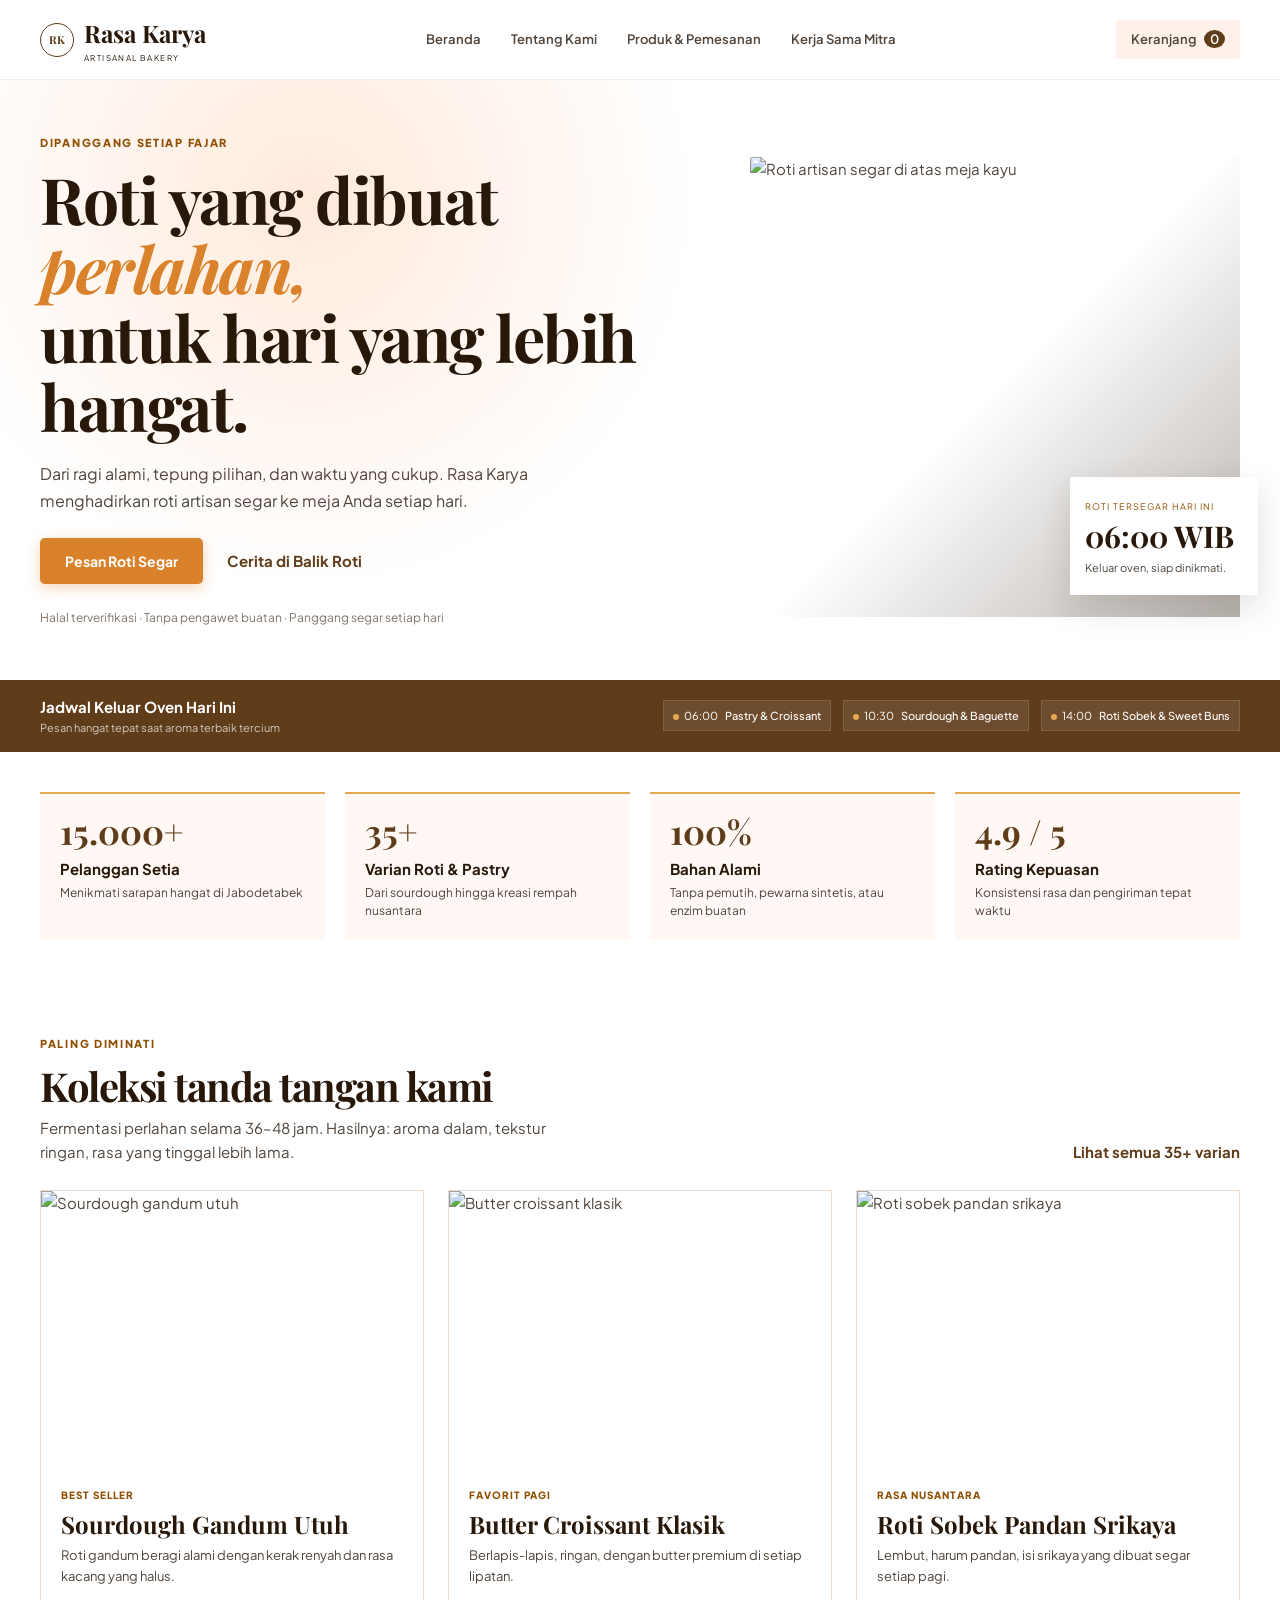
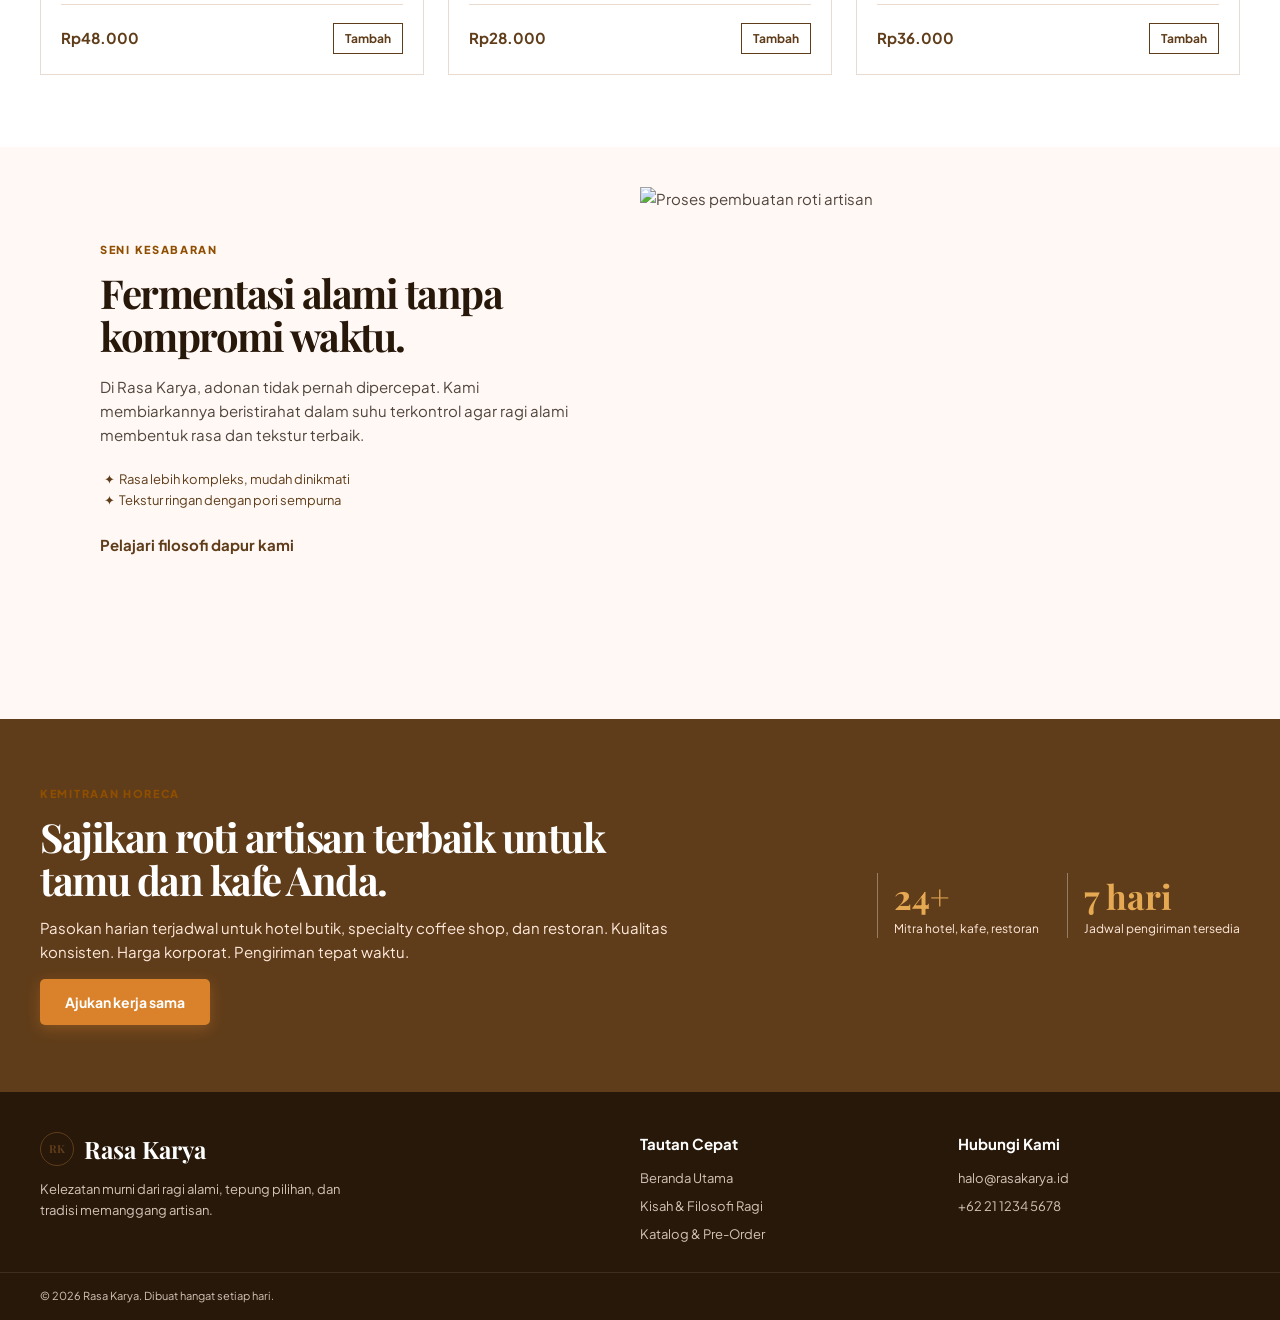
==== index.html @ 346f7a11 "rasa-karya" ====
<!doctype html>
<html lang="id">
<head>
  <meta charset="utf-8">
  <meta name="viewport" content="width=device-width,initial-scale=1">
  <meta name="description" content="Rasa Karya — roti artisan segar, dibuat perlahan setiap fajar.">
  <title>Rasa Karya — Tefa Bakery</title>
  <link rel="preconnect" href="https://fonts.googleapis.com">
  <link rel="preconnect" href="https://fonts.gstatic.com" crossorigin>
  <link href="https://fonts.googleapis.com/css2?family=Manrope:wght@400;500;600;700;800&family=Playfair+Display:wght@600;700&family=Plus+Jakarta+Sans:wght@400;500;600;700;800&display=swap" rel="stylesheet">
  <link rel="stylesheet" href="style.css">
</head>

<body>
  <header class="site-header">
    <a class="brand" href="#beranda" aria-label="Rasa Karya beranda">
      <span class="brand-mark">RK</span>
      <span><b>Rasa Karya</b><small>ARTISANAL BAKERY</small></span>
    </a>
    <button class="menu" aria-expanded="false" aria-controls="navigation">Menu</button>
    <nav id="navigation"><a href="#beranda">Beranda</a><a href="#cerita">Tentang Kami</a><a href="#koleksi">Produk &amp; Pemesanan</a><a href="#mitra">Kerja Sama Mitra</a></nav>
    <a class="cart" href="#koleksi" aria-label="Lihat koleksi roti">Keranjang <span id="cart-count">0</span></a>
  </header>

<!-- Beranda -->

  <main id="beranda">
    <section class="hero shell">
      <div class="hero-copy">
        <p class="overline">DIPANGGANG SETIAP FAJAR</p>
        <h1>Roti yang dibuat <em>perlahan,</em><br>untuk hari yang lebih hangat.</h1>
        <p class="lede">Dari ragi alami, tepung pilihan, dan waktu yang cukup. Rasa Karya menghadirkan roti artisan segar ke meja Anda setiap hari.</p>
        <div class="actions"><a class="button primary" href="#koleksi">Pesan Roti Segar</a><a class="text-link" href="#cerita">Cerita di Balik Roti</a></div>
        <p class="micro">Halal terverifikasi · Tanpa pengawet buatan · Panggang segar setiap hari</p>
      </div>
      <div class="hero-visual"><img src="https://images.unsplash.com/photo-1509440159596-0249088772ff?auto=format&fit=crop&w=1000&q=85" alt="Roti artisan segar di atas meja kayu"><div class="flour"></div><aside><span>ROTI TERSEGAR HARI INI</span><strong>06:00 WIB</strong><p>Keluar oven, siap dinikmati.</p></aside></div>
    </section>

    <section class="bake-bar"><div class="shell bake-inner"><div><b>Jadwal Keluar Oven Hari Ini</b><small>Pesan hangat tepat saat aroma terbaik tercium</small></div><div class="bake-times"><span><i></i>06:00 <b>Pastry &amp; Croissant</b></span><span><i></i>10:30 <b>Sourdough &amp; Baguette</b></span><span><i></i>14:00 <b>Roti Sobek &amp; Sweet Buns</b></span></div></div></section>

    <section class="stats shell" aria-label="Rasa Karya dalam angka"><article><strong>15.000+</strong><b>Pelanggan Setia</b><p>Menikmati sarapan hangat di Jabodetabek</p></article><article><strong>35+</strong><b>Varian Roti &amp; Pastry</b><p>Dari sourdough hingga kreasi rempah nusantara</p></article><article><strong>100%</strong><b>Bahan Alami</b><p>Tanpa pemutih, pewarna sintetis, atau enzim buatan</p></article><article><strong>4.9 / 5</strong><b>Rating Kepuasan</b><p>Konsistensi rasa dan pengiriman tepat waktu</p></article></section>
<!-- Koleksi Roti -->
    <section id="koleksi" class="collection shell"><div class="section-head"><div><p class="overline">PALING DIMINATI</p><h2>Koleksi tanda tangan kami</h2><p>Fermentasi perlahan selama 36–48 jam. Hasilnya: aroma dalam, tekstur ringan, rasa yang tinggal lebih lama.</p></div><a class="text-link" href="#semua-produk">Lihat semua 35+ varian</a></div><div class="products">
      <article class="product"><img src="https://images.unsplash.com/photo-1549931319-a545dcf3bc73?auto=format&fit=crop&w=800&q=80" alt="Sourdough gandum utuh"><div><span>BEST SELLER</span><h3>Sourdough Gandum Utuh</h3><p>Roti gandum beragi alami dengan kerak renyah dan rasa kacang yang halus.</p><footer><b>Rp48.000</b><button data-product="Sourdough Gandum Utuh">Tambah</button></footer></div></article>
      <article class="product"><img src="https://images.unsplash.com/photo-1555507036-ab1f4038808a?auto=format&fit=crop&w=800&q=80" alt="Butter croissant klasik"><div><span>FAVORIT PAGI</span><h3>Butter Croissant Klasik</h3><p>Berlapis-lapis, ringan, dengan butter premium di setiap lipatan.</p><footer><b>Rp28.000</b><button data-product="Butter Croissant Klasik">Tambah</button></footer></div></article>
      <article class="product"><img src="https://images.unsplash.com/photo-1512058564366-18510be2db19?auto=format&fit=crop&w=800&q=80" alt="Roti sobek pandan srikaya"><div><span>RASA NUSANTARA</span><h3>Roti Sobek Pandan Srikaya</h3><p>Lembut, harum pandan, isi srikaya yang dibuat segar setiap pagi.</p><footer><b>Rp36.000</b><button data-product="Roti Sobek Pandan Srikaya">Tambah</button></footer></div></article>
    </div></section>

    <section id="cerita" class="story shell">
      <div class="story-copy"><p class="overline">SENI KESABARAN</p><h2>Fermentasi alami tanpa kompromi waktu.</h2><p>Di Rasa Karya, adonan tidak pernah dipercepat. Kami membiarkannya beristirahat dalam suhu terkontrol agar ragi alami membentuk rasa dan tekstur terbaik.</p><ul><li>Rasa lebih kompleks, mudah dinikmati</li><li>Tekstur ringan dengan pori sempurna</li></ul><a class="text-link" href="#mitra">Pelajari filosofi dapur kami</a></div><img src="https://images.unsplash.com/photo-1509440159596-0249088772ff?auto=format&fit=crop&w=1000&q=85" alt="Proses pembuatan roti artisan"></section>

    <section id="mitra" class="partner"><div class="shell partner-inner">
      <div><p class="overline">KEMITRAAN HORECA</p>
        <h2>Sajikan roti artisan terbaik untuk tamu dan kafe Anda.</h2>
        <p>Pasokan harian terjadwal untuk hotel butik, specialty coffee shop, dan restoran.
           Kualitas konsisten. Harga korporat. Pengiriman tepat waktu.</p>
           <a class="button primary" href="mailto:mitra@rasakarya.id?subject=Kemitraan%20Rasa%20Karya">Ajukan kerja sama</a>
          </div><dl><div><dt>24+</dt><dd>Mitra hotel, kafe, restoran</dd></div><div><dt>7 hari</dt><dd>Jadwal pengiriman tersedia</dd></div></dl></div></section>
  </main>
  <footer class="footer"><div class="shell footer-grid"><div><a class="brand" href="#beranda"><span class="brand-mark">RK</span><b>Rasa Karya</b></a><p>Kelezatan murni dari ragi alami, tepung pilihan, dan tradisi memanggang artisan.</p></div><div><b>Tautan Cepat</b><a href="#beranda">Beranda Utama</a><a href="#cerita">Kisah &amp; Filosofi Ragi</a><a href="#koleksi">Katalog &amp; Pre-Order</a></div><div><b>Hubungi Kami</b><a href="mailto:halo@rasakarya.id">halo@rasakarya.id</a><a href="tel:+622112345678">+62 21 1234 5678</a></div></div><div class="shell copyright">© 2026 Rasa Karya. Dibuat hangat setiap hari.</div></footer>
  <div id="toast" role="status" aria-live="polite"></div><script src="script.js"></script>
</body>
</html>
---- style.css ----
:root{--brown:#603d1a;--ink:#28180a;--orange:#d9822b;--cream:#fff8f5;--blush:#fff1e9;--gold:#e5a853;--text:#50453c;--line:#eadbd0}*{box-sizing:border-box}html{scroll-behavior:smooth}body{margin:0;background:#fff;color:var(--text);font:15px/1.6 "Plus Jakarta Sans",sans-serif}.shell{max-width:1280px;margin:auto;padding-left:40px;padding-right:40px}.site-header{height:80px;max-width:1360px;margin:auto;padding:0 40px;display:flex;align-items:center;justify-content:space-between;gap:24px;background:#fff;position:sticky;top:0;z-index:10;border-bottom:1px solid #f4ece6}.brand{display:flex;align-items:center;gap:10px;color:var(--ink);text-decoration:none;line-height:1}.brand b{font:700 24px "Playfair Display",serif}.brand small{display:block;font-size:8px;letter-spacing:1.4px;margin-top:5px}.brand-mark{width:34px;height:34px;display:grid;place-items:center;border:1px solid var(--brown);border-radius:50%;font:700 11px "Playfair Display";color:var(--brown)}nav{display:flex;gap:30px}nav a,.cart{color:var(--text);text-decoration:none;font-weight:600;font-size:13px}nav a:hover,.text-link:hover{color:var(--orange)}.cart{background:var(--blush);padding:9px 15px;border-radius:4px}.cart span{background:var(--brown);color:#fff;border-radius:50%;padding:1px 6px;margin-left:5px}.menu{display:none}.hero{min-height:524px;display:grid;grid-template-columns:1.25fr .9fr;gap:30px;align-items:center;padding-top:54px;padding-bottom:40px;background:radial-gradient(circle at 24% 20%,#ffeadc 0,transparent 36%)}.overline{font-size:11px;font-weight:800;letter-spacing:1.7px;color:#8f4e00;margin:0 0 12px}.hero h1,h2{color:var(--ink);font:700 clamp(38px,5vw,64px)/1.08 "Playfair Display",serif;letter-spacing:-1.5px;margin:0}.hero h1 em{color:var(--orange);font-style:italic}.lede{max-width:565px;font-size:16px;line-height:1.7;margin:20px 0 24px}.actions{display:flex;align-items:center;gap:24px}.button{display:inline-block;text-decoration:none;border:0;cursor:pointer;font:700 14px "Plus Jakarta Sans"}.primary{padding:14px 25px;border-radius:5px;background:var(--orange);color:white;box-shadow:0 4px 14px #d9822b55}.primary:hover{background:#b96112}.text-link{color:var(--brown);font-weight:700;text-decoration:none}.micro{font-size:12px;margin-top:24px;color:#82756a}.hero-visual{height:460px;position:relative}.hero-visual img{width:100%;height:100%;object-fit:cover;border-radius:2px;filter:saturate(.9)}.hero-visual:after{content:"";position:absolute;inset:0;background:linear-gradient(135deg,transparent 50%,#28180a55)}.hero-visual aside{position:absolute;z-index:1;right:-18px;bottom:22px;width:188px;padding:15px;background:#fff;box-shadow:0 12px 32px #2c1a0e24}.hero-visual aside span{font-size:9px;letter-spacing:1px;color:#8f4e00}.hero-visual aside strong{display:block;font:700 30px "Playfair Display";color:var(--ink)}.hero-visual aside p{font-size:11px;line-height:1.4;margin:4px 0}.bake-bar{background:var(--brown);color:#fff}.bake-inner{min-height:72px;display:flex;align-items:center;justify-content:space-between;gap:25px}.bake-inner small{display:block;font-size:11px;opacity:.72}.bake-times{display:flex;gap:12px;font-size:11px}.bake-times span{padding:6px 9px;background:#ffffff15;border:1px solid #ffffff1f}.bake-times i{display:inline-block;width:6px;height:6px;border-radius:50%;background:var(--gold);margin-right:5px}.bake-times b{font-weight:500;margin-left:5px}.stats{display:grid;grid-template-columns:repeat(4,1fr);gap:20px;padding-top:40px;padding-bottom:40px}.stats article{background:var(--cream);padding:20px;border-top:2px solid var(--gold)}.stats strong{display:block;color:var(--brown);font:700 34px/1 "Playfair Display"}.stats b{display:block;color:var(--ink);margin:9px 0 3px}.stats p{font-size:12px;line-height:1.5;margin:0}.collection{padding-top:55px;padding-bottom:72px}.section-head{display:flex;justify-content:space-between;align-items:end;gap:30px;margin-bottom:26px}.section-head h2,.story h2,.partner h2{font-size:40px}.section-head p:not(.overline){max-width:555px;margin:9px 0 0}.products{display:grid;grid-template-columns:repeat(3,1fr);gap:24px}.product{border:1px solid var(--line);background:#fff;overflow:hidden}.product img{width:100%;height:270px;object-fit:cover;display:block}.product>div{padding:20px}.product span{font-size:10px;font-weight:800;letter-spacing:1px;color:#8f4e00}.product h3{font:700 24px/1.15 "Playfair Display";color:var(--ink);margin:6px 0}.product p{font-size:13px;min-height:43px;margin:0}.product footer{display:flex;align-items:center;justify-content:space-between;padding-top:18px;margin-top:16px;border-top:1px solid var(--line);color:var(--brown)}.product button{color:var(--brown);background:transparent;border:1px solid var(--brown);padding:7px 11px;font:700 12px "Plus Jakarta Sans";cursor:pointer}.product button:hover{background:var(--brown);color:#fff}.story{display:grid;grid-template-columns:1fr 1fr;padding-top:40px;padding-bottom:40px;background:var(--cream)}.story-copy{padding:54px 60px}.story-copy h2{margin-bottom:18px}.story ul{list-style:"✦  ";padding-left:19px;font-size:13px;color:var(--brown);margin:22px 0}.story img{width:100%;height:492px;object-fit:cover}.partner{background:var(--brown);color:#ffeadc}.partner-inner{min-height:373px;display:flex;align-items:center;justify-content:space-between;gap:40px;padding-top:45px;padding-bottom:45px}.partner h2{color:#fff;max-width:660px}.partner p{max-width:670px}.partner dl{display:flex;gap:28px}.partner dl div{border-left:1px solid #ffffff55;padding-left:16px;min-width:120px}.partner dt{font:700 34px "Playfair Display";color:var(--gold)}.partner dd{font-size:12px;margin:0}.footer{background:#28180a;color:#d4c3b7;padding:40px 0 15px}.footer-grid{display:grid;grid-template-columns:2fr 1fr 1fr;gap:35px}.footer .brand{color:#fff}.footer p{max-width:300px;font-size:13px}.footer-grid>div:not(:first-child){display:flex;flex-direction:column;gap:7px}.footer-grid>div>b{color:#fff;margin-bottom:5px}.footer a{color:#d4c3b7;text-decoration:none;font-size:13px}.copyright{border-top:1px solid #ffffff18;margin-top:28px;padding-top:14px;font-size:11px}#toast{position:fixed;right:20px;bottom:20px;padding:12px 16px;background:var(--ink);color:#fff;opacity:0;transform:translateY(10px);transition:.2s;pointer-events:none}#toast.show{opacity:1;transform:none}@media(max-width:800px){.shell{padding-left:20px;padding-right:20px}.site-header{height:64px;padding:0 20px}.brand b{font-size:20px}nav{display:none;position:absolute;top:64px;left:0;right:0;padding:18px 20px;background:#fff;border-bottom:1px solid var(--line);flex-direction:column}.menu{display:block;margin-left:auto;background:none;border:0;font:700 12px "Plus Jakarta Sans";color:var(--brown)}.menu[aria-expanded=true]+nav{display:flex}.cart{display:none}.hero{grid-template-columns:1fr;padding-top:48px}.hero h1{font-size:44px}.hero-visual{height:340px}.bake-inner{padding-top:15px;padding-bottom:15px;align-items:start;flex-direction:column}.bake-times{overflow:auto;width:100%}.bake-times span{white-space:nowrap}.stats,.products{grid-template-columns:1fr 1fr}.section-head{display:block}.section-head>a{display:inline-block;margin-top:16px}.story{grid-template-columns:1fr}.story-copy{padding:40px 25px}.story img{height:330px}.partner-inner{display:block}.partner dl{margin-top:30px}.footer-grid{grid-template-columns:1fr;gap:28px}}@media(max-width:500px){.stats,.products{grid-template-columns:1fr}.actions{align-items:flex-start;flex-direction:column;gap:13px}.hero-visual aside{right:10px}.section-head h2,.story h2,.partner h2{font-size:34px}.partner dl{gap:15px}}
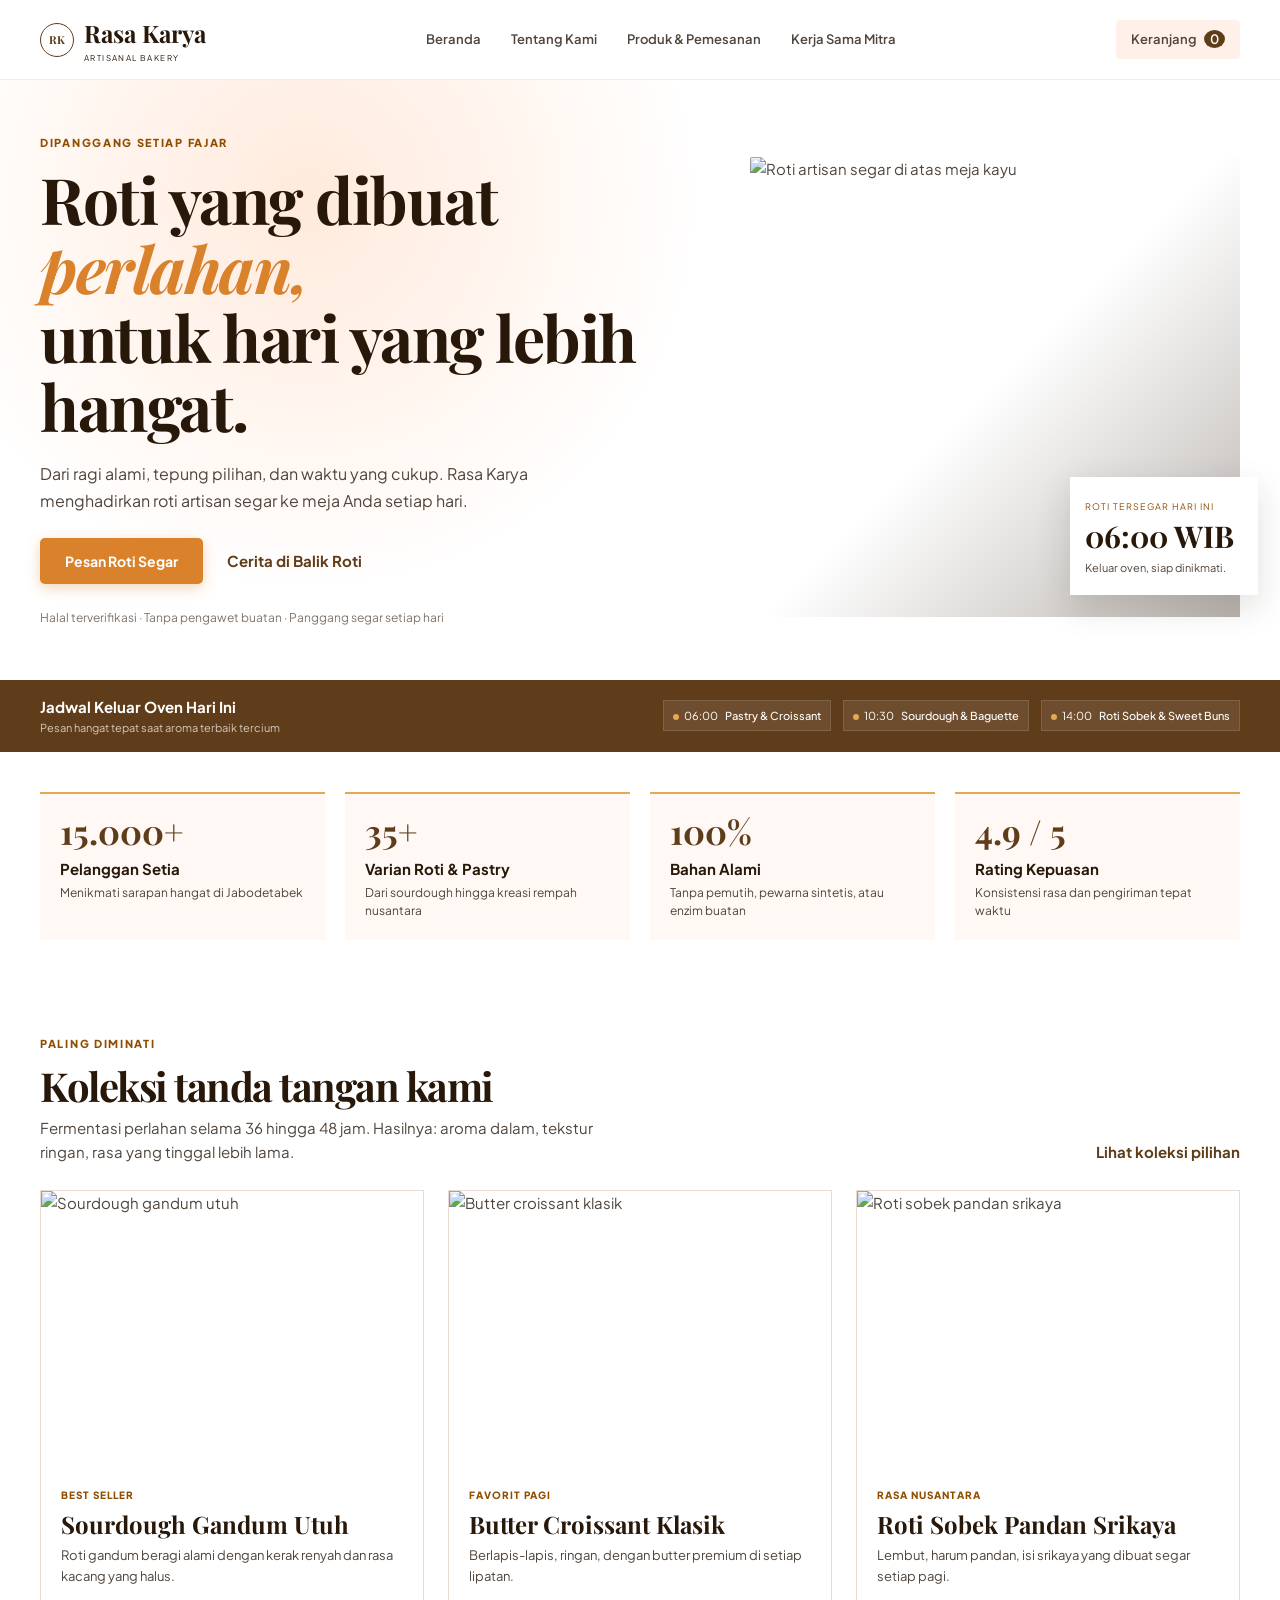
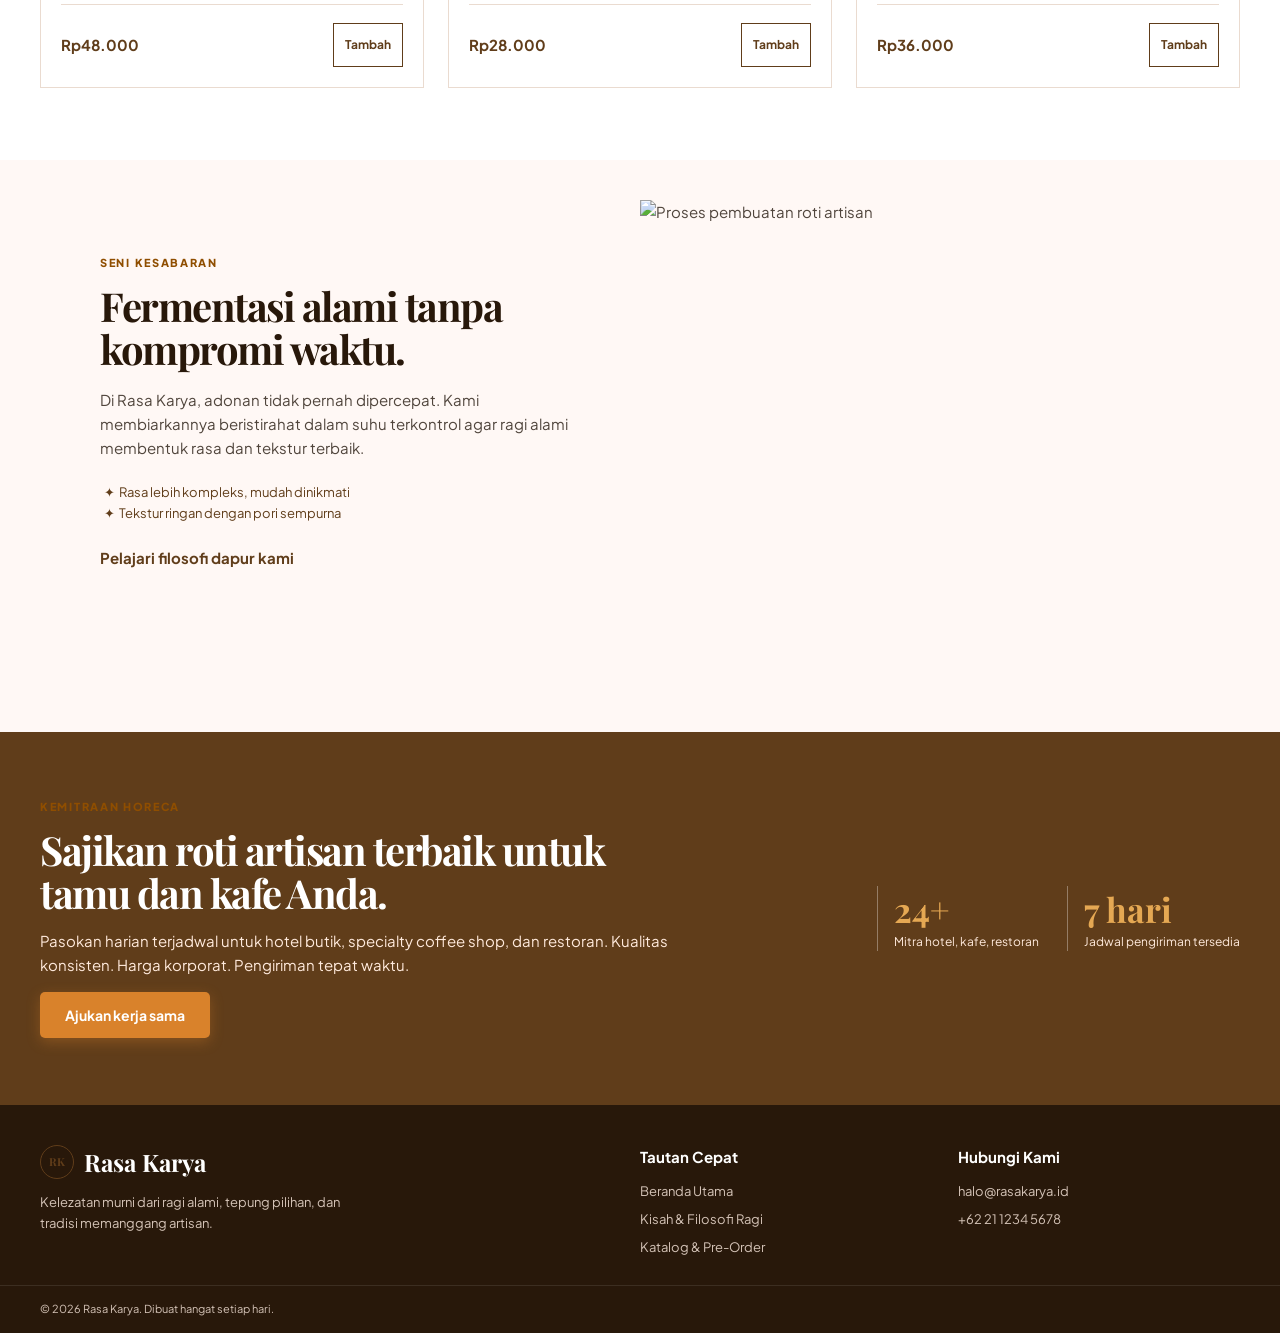
==== commit 00d40e9e: "modified:   index.html 	modified:   script.js 	modified:   style.css" ====
--- a/index.html
+++ b/index.html
@@ -2,9 +2,10 @@
 <html lang="id">
 <head>
   <meta charset="utf-8">
-  <meta name="viewport" content="width=device-width,initial-scale=1">
-  <meta name="description" content="Rasa Karya — roti artisan segar, dibuat perlahan setiap fajar.">
-  <title>Rasa Karya — Tefa Bakery</title>
+  <meta name="viewport" content="width=device-width, initial-scale=1">
+  <meta name="description" content="Rasa Karya: roti artisan segar, dibuat perlahan setiap fajar.">
+  <title>Rasa Karya - Tefa Bakery</title>
+
   <link rel="preconnect" href="https://fonts.googleapis.com">
   <link rel="preconnect" href="https://fonts.gstatic.com" crossorigin>
   <link href="https://fonts.googleapis.com/css2?family=Manrope:wght@400;500;600;700;800&family=Playfair+Display:wght@600;700&family=Plus+Jakarta+Sans:wght@400;500;600;700;800&display=swap" rel="stylesheet">
@@ -15,14 +16,25 @@
   <header class="site-header">
     <a class="brand" href="#beranda" aria-label="Rasa Karya beranda">
       <span class="brand-mark">RK</span>
-      <span><b>Rasa Karya</b><small>ARTISANAL BAKERY</small></span>
+      <span>
+        <b>Rasa Karya</b>
+        <small>ARTISANAL BAKERY</small>
+      </span>
     </a>
-    <button class="menu" aria-expanded="false" aria-controls="navigation">Menu</button>
-    <nav id="navigation"><a href="#beranda">Beranda</a><a href="#cerita">Tentang Kami</a><a href="#koleksi">Produk &amp; Pemesanan</a><a href="#mitra">Kerja Sama Mitra</a></nav>
-    <a class="cart" href="#koleksi" aria-label="Lihat koleksi roti">Keranjang <span id="cart-count">0</span></a>
+
+    <button class="menu" type="button" aria-expanded="false" aria-controls="navigation">Menu</button>
+
+    <nav id="navigation">
+      <a href="#beranda">Beranda</a>
+      <a href="#cerita">Tentang Kami</a>
+      <a href="#koleksi">Produk &amp; Pemesanan</a>
+      <a href="#mitra">Kerja Sama Mitra</a>
+    </nav>
+
+    <a class="cart" href="#koleksi" aria-label="Lihat koleksi roti">
+      Keranjang <span id="cart-count">0</span>
+    </a>
   </header>
-
-<!-- Beranda -->
 
   <main id="beranda">
     <section class="hero shell">
@@ -30,34 +42,174 @@
         <p class="overline">DIPANGGANG SETIAP FAJAR</p>
         <h1>Roti yang dibuat <em>perlahan,</em><br>untuk hari yang lebih hangat.</h1>
         <p class="lede">Dari ragi alami, tepung pilihan, dan waktu yang cukup. Rasa Karya menghadirkan roti artisan segar ke meja Anda setiap hari.</p>
-        <div class="actions"><a class="button primary" href="#koleksi">Pesan Roti Segar</a><a class="text-link" href="#cerita">Cerita di Balik Roti</a></div>
+        <div class="actions">
+          <a class="button primary" href="#koleksi">Pesan Roti Segar</a>
+          <a class="text-link" href="#cerita">Cerita di Balik Roti</a>
+        </div>
         <p class="micro">Halal terverifikasi · Tanpa pengawet buatan · Panggang segar setiap hari</p>
       </div>
-      <div class="hero-visual"><img src="https://images.unsplash.com/photo-1509440159596-0249088772ff?auto=format&fit=crop&w=1000&q=85" alt="Roti artisan segar di atas meja kayu"><div class="flour"></div><aside><span>ROTI TERSEGAR HARI INI</span><strong>06:00 WIB</strong><p>Keluar oven, siap dinikmati.</p></aside></div>
-    </section>
-
-    <section class="bake-bar"><div class="shell bake-inner"><div><b>Jadwal Keluar Oven Hari Ini</b><small>Pesan hangat tepat saat aroma terbaik tercium</small></div><div class="bake-times"><span><i></i>06:00 <b>Pastry &amp; Croissant</b></span><span><i></i>10:30 <b>Sourdough &amp; Baguette</b></span><span><i></i>14:00 <b>Roti Sobek &amp; Sweet Buns</b></span></div></div></section>
-
-    <section class="stats shell" aria-label="Rasa Karya dalam angka"><article><strong>15.000+</strong><b>Pelanggan Setia</b><p>Menikmati sarapan hangat di Jabodetabek</p></article><article><strong>35+</strong><b>Varian Roti &amp; Pastry</b><p>Dari sourdough hingga kreasi rempah nusantara</p></article><article><strong>100%</strong><b>Bahan Alami</b><p>Tanpa pemutih, pewarna sintetis, atau enzim buatan</p></article><article><strong>4.9 / 5</strong><b>Rating Kepuasan</b><p>Konsistensi rasa dan pengiriman tepat waktu</p></article></section>
-<!-- Koleksi Roti -->
-    <section id="koleksi" class="collection shell"><div class="section-head"><div><p class="overline">PALING DIMINATI</p><h2>Koleksi tanda tangan kami</h2><p>Fermentasi perlahan selama 36–48 jam. Hasilnya: aroma dalam, tekstur ringan, rasa yang tinggal lebih lama.</p></div><a class="text-link" href="#semua-produk">Lihat semua 35+ varian</a></div><div class="products">
-      <article class="product"><img src="https://images.unsplash.com/photo-1549931319-a545dcf3bc73?auto=format&fit=crop&w=800&q=80" alt="Sourdough gandum utuh"><div><span>BEST SELLER</span><h3>Sourdough Gandum Utuh</h3><p>Roti gandum beragi alami dengan kerak renyah dan rasa kacang yang halus.</p><footer><b>Rp48.000</b><button data-product="Sourdough Gandum Utuh">Tambah</button></footer></div></article>
-      <article class="product"><img src="https://images.unsplash.com/photo-1555507036-ab1f4038808a?auto=format&fit=crop&w=800&q=80" alt="Butter croissant klasik"><div><span>FAVORIT PAGI</span><h3>Butter Croissant Klasik</h3><p>Berlapis-lapis, ringan, dengan butter premium di setiap lipatan.</p><footer><b>Rp28.000</b><button data-product="Butter Croissant Klasik">Tambah</button></footer></div></article>
-      <article class="product"><img src="https://images.unsplash.com/photo-1512058564366-18510be2db19?auto=format&fit=crop&w=800&q=80" alt="Roti sobek pandan srikaya"><div><span>RASA NUSANTARA</span><h3>Roti Sobek Pandan Srikaya</h3><p>Lembut, harum pandan, isi srikaya yang dibuat segar setiap pagi.</p><footer><b>Rp36.000</b><button data-product="Roti Sobek Pandan Srikaya">Tambah</button></footer></div></article>
-    </div></section>
+
+      <div class="hero-visual">
+        <img src="https://images.unsplash.com/photo-1509440159596-0249088772ff?auto=format&fit=crop&w=1000&q=85" alt="Roti artisan segar di atas meja kayu">
+        <div class="flour"></div>
+        <aside>
+          <span>ROTI TERSEGAR HARI INI</span>
+          <strong>06:00 WIB</strong>
+          <p>Keluar oven, siap dinikmati.</p>
+        </aside>
+      </div>
+    </section>
+
+    <section class="bake-bar">
+      <div class="shell bake-inner">
+        <div>
+          <b>Jadwal Keluar Oven Hari Ini</b>
+          <small>Pesan hangat tepat saat aroma terbaik tercium</small>
+        </div>
+        <div class="bake-times">
+          <span><i></i>06:00 <b>Pastry &amp; Croissant</b></span>
+          <span><i></i>10:30 <b>Sourdough &amp; Baguette</b></span>
+          <span><i></i>14:00 <b>Roti Sobek &amp; Sweet Buns</b></span>
+        </div>
+      </div>
+    </section>
+
+    <section class="stats shell" aria-label="Rasa Karya dalam angka">
+      <article>
+        <strong>15.000+</strong>
+        <b>Pelanggan Setia</b>
+        <p>Menikmati sarapan hangat di Jabodetabek</p>
+      </article>
+      <article>
+        <strong>35+</strong>
+        <b>Varian Roti &amp; Pastry</b>
+        <p>Dari sourdough hingga kreasi rempah nusantara</p>
+      </article>
+      <article>
+        <strong>100%</strong>
+        <b>Bahan Alami</b>
+        <p>Tanpa pemutih, pewarna sintetis, atau enzim buatan</p>
+      </article>
+      <article>
+        <strong>4.9 / 5</strong>
+        <b>Rating Kepuasan</b>
+        <p>Konsistensi rasa dan pengiriman tepat waktu</p>
+      </article>
+    </section>
+
+    <section id="koleksi" class="collection shell">
+      <div class="section-head">
+        <div>
+          <p class="overline">PALING DIMINATI</p>
+          <h2>Koleksi tanda tangan kami</h2>
+          <p>Fermentasi perlahan selama 36 hingga 48 jam. Hasilnya: aroma dalam, tekstur ringan, rasa yang tinggal lebih lama.</p>
+        </div>
+        <a class="text-link" href="#koleksi">Lihat koleksi pilihan</a>
+      </div>
+
+      <div class="products">
+        <article class="product">
+          <img src="https://images.unsplash.com/photo-1549931319-a545dcf3bc73?auto=format&fit=crop&w=800&q=80" alt="Sourdough gandum utuh">
+          <div>
+            <span>BEST SELLER</span>
+            <h3>Sourdough Gandum Utuh</h3>
+            <p>Roti gandum beragi alami dengan kerak renyah dan rasa kacang yang halus.</p>
+            <footer>
+              <b>Rp48.000</b>
+              <button type="button" data-product="Sourdough Gandum Utuh">Tambah</button>
+            </footer>
+          </div>
+        </article>
+
+        <article class="product">
+          <img src="https://images.unsplash.com/photo-1555507036-ab1f4038808a?auto=format&fit=crop&w=800&q=80" alt="Butter croissant klasik">
+          <div>
+            <span>FAVORIT PAGI</span>
+            <h3>Butter Croissant Klasik</h3>
+            <p>Berlapis-lapis, ringan, dengan butter premium di setiap lipatan.</p>
+            <footer>
+              <b>Rp28.000</b>
+              <button type="button" data-product="Butter Croissant Klasik">Tambah</button>
+            </footer>
+          </div>
+        </article>
+
+        <article class="product">
+          <img src="https://images.unsplash.com/photo-1512058564366-18510be2db19?auto=format&fit=crop&w=800&q=80" alt="Roti sobek pandan srikaya">
+          <div>
+            <span>RASA NUSANTARA</span>
+            <h3>Roti Sobek Pandan Srikaya</h3>
+            <p>Lembut, harum pandan, isi srikaya yang dibuat segar setiap pagi.</p>
+            <footer>
+              <b>Rp36.000</b>
+              <button type="button" data-product="Roti Sobek Pandan Srikaya">Tambah</button>
+            </footer>
+          </div>
+        </article>
+      </div>
+    </section>
 
     <section id="cerita" class="story shell">
-      <div class="story-copy"><p class="overline">SENI KESABARAN</p><h2>Fermentasi alami tanpa kompromi waktu.</h2><p>Di Rasa Karya, adonan tidak pernah dipercepat. Kami membiarkannya beristirahat dalam suhu terkontrol agar ragi alami membentuk rasa dan tekstur terbaik.</p><ul><li>Rasa lebih kompleks, mudah dinikmati</li><li>Tekstur ringan dengan pori sempurna</li></ul><a class="text-link" href="#mitra">Pelajari filosofi dapur kami</a></div><img src="https://images.unsplash.com/photo-1509440159596-0249088772ff?auto=format&fit=crop&w=1000&q=85" alt="Proses pembuatan roti artisan"></section>
-
-    <section id="mitra" class="partner"><div class="shell partner-inner">
-      <div><p class="overline">KEMITRAAN HORECA</p>
-        <h2>Sajikan roti artisan terbaik untuk tamu dan kafe Anda.</h2>
-        <p>Pasokan harian terjadwal untuk hotel butik, specialty coffee shop, dan restoran.
-           Kualitas konsisten. Harga korporat. Pengiriman tepat waktu.</p>
-           <a class="button primary" href="mailto:mitra@rasakarya.id?subject=Kemitraan%20Rasa%20Karya">Ajukan kerja sama</a>
-          </div><dl><div><dt>24+</dt><dd>Mitra hotel, kafe, restoran</dd></div><div><dt>7 hari</dt><dd>Jadwal pengiriman tersedia</dd></div></dl></div></section>
+      <div class="story-copy">
+        <p class="overline">SENI KESABARAN</p>
+        <h2>Fermentasi alami tanpa kompromi waktu.</h2>
+        <p>Di Rasa Karya, adonan tidak pernah dipercepat. Kami membiarkannya beristirahat dalam suhu terkontrol agar ragi alami membentuk rasa dan tekstur terbaik.</p>
+        <ul>
+          <li>Rasa lebih kompleks, mudah dinikmati</li>
+          <li>Tekstur ringan dengan pori sempurna</li>
+        </ul>
+        <a class="text-link" href="#mitra">Pelajari filosofi dapur kami</a>
+      </div>
+      <img src="https://images.unsplash.com/photo-1509440159596-0249088772ff?auto=format&fit=crop&w=1000&q=85" alt="Proses pembuatan roti artisan">
+    </section>
+
+    <section id="mitra" class="partner">
+      <div class="shell partner-inner">
+        <div>
+          <p class="overline">KEMITRAAN HORECA</p>
+          <h2>Sajikan roti artisan terbaik untuk tamu dan kafe Anda.</h2>
+          <p>Pasokan harian terjadwal untuk hotel butik, specialty coffee shop, dan restoran. Kualitas konsisten. Harga korporat. Pengiriman tepat waktu.</p>
+          <a class="button primary" href="mailto:mitra@rasakarya.id?subject=Kemitraan%20Rasa%20Karya">Ajukan kerja sama</a>
+        </div>
+        <dl>
+          <div>
+            <dt>24+</dt>
+            <dd>Mitra hotel, kafe, restoran</dd>
+          </div>
+          <div>
+            <dt>7 hari</dt>
+            <dd>Jadwal pengiriman tersedia</dd>
+          </div>
+        </dl>
+      </div>
+    </section>
   </main>
-  <footer class="footer"><div class="shell footer-grid"><div><a class="brand" href="#beranda"><span class="brand-mark">RK</span><b>Rasa Karya</b></a><p>Kelezatan murni dari ragi alami, tepung pilihan, dan tradisi memanggang artisan.</p></div><div><b>Tautan Cepat</b><a href="#beranda">Beranda Utama</a><a href="#cerita">Kisah &amp; Filosofi Ragi</a><a href="#koleksi">Katalog &amp; Pre-Order</a></div><div><b>Hubungi Kami</b><a href="mailto:halo@rasakarya.id">halo@rasakarya.id</a><a href="tel:+622112345678">+62 21 1234 5678</a></div></div><div class="shell copyright">© 2026 Rasa Karya. Dibuat hangat setiap hari.</div></footer>
-  <div id="toast" role="status" aria-live="polite"></div><script src="script.js"></script>
+
+  <footer class="footer">
+    <div class="shell footer-grid">
+      <div>
+        <a class="brand" href="#beranda">
+          <span class="brand-mark">RK</span>
+          <b>Rasa Karya</b>
+        </a>
+        <p>Kelezatan murni dari ragi alami, tepung pilihan, dan tradisi memanggang artisan.</p>
+      </div>
+      <div>
+        <b>Tautan Cepat</b>
+        <a href="#beranda">Beranda Utama</a>
+        <a href="#cerita">Kisah &amp; Filosofi Ragi</a>
+        <a href="#koleksi">Katalog &amp; Pre-Order</a>
+      </div>
+      <div>
+        <b>Hubungi Kami</b>
+        <a href="mailto:halo@rasakarya.id">halo@rasakarya.id</a>
+        <a href="tel:+622112345678">+62 21 1234 5678</a>
+      </div>
+    </div>
+    <div class="shell copyright">© 2026 Rasa Karya. Dibuat hangat setiap hari.</div>
+  </footer>
+
+  <div id="toast" role="status" aria-live="polite"></div>
+  <script src="script.js"></script>
 </body>
 </html>
--- a/style.css
+++ b/style.css
@@ -1 +1,571 @@
-:root{--brown:#603d1a;--ink:#28180a;--orange:#d9822b;--cream:#fff8f5;--blush:#fff1e9;--gold:#e5a853;--text:#50453c;--line:#eadbd0}*{box-sizing:border-box}html{scroll-behavior:smooth}body{margin:0;background:#fff;color:var(--text);font:15px/1.6 "Plus Jakarta Sans",sans-serif}.shell{max-width:1280px;margin:auto;padding-left:40px;padding-right:40px}.site-header{height:80px;max-width:1360px;margin:auto;padding:0 40px;display:flex;align-items:center;justify-content:space-between;gap:24px;background:#fff;position:sticky;top:0;z-index:10;border-bottom:1px solid #f4ece6}.brand{display:flex;align-items:center;gap:10px;color:var(--ink);text-decoration:none;line-height:1}.brand b{font:700 24px "Playfair Display",serif}.brand small{display:block;font-size:8px;letter-spacing:1.4px;margin-top:5px}.brand-mark{width:34px;height:34px;display:grid;place-items:center;border:1px solid var(--brown);border-radius:50%;font:700 11px "Playfair Display";color:var(--brown)}nav{display:flex;gap:30px}nav a,.cart{color:var(--text);text-decoration:none;font-weight:600;font-size:13px}nav a:hover,.text-link:hover{color:var(--orange)}.cart{background:var(--blush);padding:9px 15px;border-radius:4px}.cart span{background:var(--brown);color:#fff;border-radius:50%;padding:1px 6px;margin-left:5px}.menu{display:none}.hero{min-height:524px;display:grid;grid-template-columns:1.25fr .9fr;gap:30px;align-items:center;padding-top:54px;padding-bottom:40px;background:radial-gradient(circle at 24% 20%,#ffeadc 0,transparent 36%)}.overline{font-size:11px;font-weight:800;letter-spacing:1.7px;color:#8f4e00;margin:0 0 12px}.hero h1,h2{color:var(--ink);font:700 clamp(38px,5vw,64px)/1.08 "Playfair Display",serif;letter-spacing:-1.5px;margin:0}.hero h1 em{color:var(--orange);font-style:italic}.lede{max-width:565px;font-size:16px;line-height:1.7;margin:20px 0 24px}.actions{display:flex;align-items:center;gap:24px}.button{display:inline-block;text-decoration:none;border:0;cursor:pointer;font:700 14px "Plus Jakarta Sans"}.primary{padding:14px 25px;border-radius:5px;background:var(--orange);color:white;box-shadow:0 4px 14px #d9822b55}.primary:hover{background:#b96112}.text-link{color:var(--brown);font-weight:700;text-decoration:none}.micro{font-size:12px;margin-top:24px;color:#82756a}.hero-visual{height:460px;position:relative}.hero-visual img{width:100%;height:100%;object-fit:cover;border-radius:2px;filter:saturate(.9)}.hero-visual:after{content:"";position:absolute;inset:0;background:linear-gradient(135deg,transparent 50%,#28180a55)}.hero-visual aside{position:absolute;z-index:1;right:-18px;bottom:22px;width:188px;padding:15px;background:#fff;box-shadow:0 12px 32px #2c1a0e24}.hero-visual aside span{font-size:9px;letter-spacing:1px;color:#8f4e00}.hero-visual aside strong{display:block;font:700 30px "Playfair Display";color:var(--ink)}.hero-visual aside p{font-size:11px;line-height:1.4;margin:4px 0}.bake-bar{background:var(--brown);color:#fff}.bake-inner{min-height:72px;display:flex;align-items:center;justify-content:space-between;gap:25px}.bake-inner small{display:block;font-size:11px;opacity:.72}.bake-times{display:flex;gap:12px;font-size:11px}.bake-times span{padding:6px 9px;background:#ffffff15;border:1px solid #ffffff1f}.bake-times i{display:inline-block;width:6px;height:6px;border-radius:50%;background:var(--gold);margin-right:5px}.bake-times b{font-weight:500;margin-left:5px}.stats{display:grid;grid-template-columns:repeat(4,1fr);gap:20px;padding-top:40px;padding-bottom:40px}.stats article{background:var(--cream);padding:20px;border-top:2px solid var(--gold)}.stats strong{display:block;color:var(--brown);font:700 34px/1 "Playfair Display"}.stats b{display:block;color:var(--ink);margin:9px 0 3px}.stats p{font-size:12px;line-height:1.5;margin:0}.collection{padding-top:55px;padding-bottom:72px}.section-head{display:flex;justify-content:space-between;align-items:end;gap:30px;margin-bottom:26px}.section-head h2,.story h2,.partner h2{font-size:40px}.section-head p:not(.overline){max-width:555px;margin:9px 0 0}.products{display:grid;grid-template-columns:repeat(3,1fr);gap:24px}.product{border:1px solid var(--line);background:#fff;overflow:hidden}.product img{width:100%;height:270px;object-fit:cover;display:block}.product>div{padding:20px}.product span{font-size:10px;font-weight:800;letter-spacing:1px;color:#8f4e00}.product h3{font:700 24px/1.15 "Playfair Display";color:var(--ink);margin:6px 0}.product p{font-size:13px;min-height:43px;margin:0}.product footer{display:flex;align-items:center;justify-content:space-between;padding-top:18px;margin-top:16px;border-top:1px solid var(--line);color:var(--brown)}.product button{color:var(--brown);background:transparent;border:1px solid var(--brown);padding:7px 11px;font:700 12px "Plus Jakarta Sans";cursor:pointer}.product button:hover{background:var(--brown);color:#fff}.story{display:grid;grid-template-columns:1fr 1fr;padding-top:40px;padding-bottom:40px;background:var(--cream)}.story-copy{padding:54px 60px}.story-copy h2{margin-bottom:18px}.story ul{list-style:"✦  ";padding-left:19px;font-size:13px;color:var(--brown);margin:22px 0}.story img{width:100%;height:492px;object-fit:cover}.partner{background:var(--brown);color:#ffeadc}.partner-inner{min-height:373px;display:flex;align-items:center;justify-content:space-between;gap:40px;padding-top:45px;padding-bottom:45px}.partner h2{color:#fff;max-width:660px}.partner p{max-width:670px}.partner dl{display:flex;gap:28px}.partner dl div{border-left:1px solid #ffffff55;padding-left:16px;min-width:120px}.partner dt{font:700 34px "Playfair Display";color:var(--gold)}.partner dd{font-size:12px;margin:0}.footer{background:#28180a;color:#d4c3b7;padding:40px 0 15px}.footer-grid{display:grid;grid-template-columns:2fr 1fr 1fr;gap:35px}.footer .brand{color:#fff}.footer p{max-width:300px;font-size:13px}.footer-grid>div:not(:first-child){display:flex;flex-direction:column;gap:7px}.footer-grid>div>b{color:#fff;margin-bottom:5px}.footer a{color:#d4c3b7;text-decoration:none;font-size:13px}.copyright{border-top:1px solid #ffffff18;margin-top:28px;padding-top:14px;font-size:11px}#toast{position:fixed;right:20px;bottom:20px;padding:12px 16px;background:var(--ink);color:#fff;opacity:0;transform:translateY(10px);transition:.2s;pointer-events:none}#toast.show{opacity:1;transform:none}@media(max-width:800px){.shell{padding-left:20px;padding-right:20px}.site-header{height:64px;padding:0 20px}.brand b{font-size:20px}nav{display:none;position:absolute;top:64px;left:0;right:0;padding:18px 20px;background:#fff;border-bottom:1px solid var(--line);flex-direction:column}.menu{display:block;margin-left:auto;background:none;border:0;font:700 12px "Plus Jakarta Sans";color:var(--brown)}.menu[aria-expanded=true]+nav{display:flex}.cart{display:none}.hero{grid-template-columns:1fr;padding-top:48px}.hero h1{font-size:44px}.hero-visual{height:340px}.bake-inner{padding-top:15px;padding-bottom:15px;align-items:start;flex-direction:column}.bake-times{overflow:auto;width:100%}.bake-times span{white-space:nowrap}.stats,.products{grid-template-columns:1fr 1fr}.section-head{display:block}.section-head>a{display:inline-block;margin-top:16px}.story{grid-template-columns:1fr}.story-copy{padding:40px 25px}.story img{height:330px}.partner-inner{display:block}.partner dl{margin-top:30px}.footer-grid{grid-template-columns:1fr;gap:28px}}@media(max-width:500px){.stats,.products{grid-template-columns:1fr}.actions{align-items:flex-start;flex-direction:column;gap:13px}.hero-visual aside{right:10px}.section-head h2,.story h2,.partner h2{font-size:34px}.partner dl{gap:15px}}
+:root {
+  --brown:#603d1a;
+  --ink:#28180a;
+  --orange:#d9822b;
+  --cream:#fff8f5;
+  --blush:#fff1e9;
+  --gold:#e5a853;
+  --text:#50453c;
+  --line:#eadbd0
+}
+* {
+  box-sizing:border-box
+}
+html {
+  scroll-behavior:smooth
+}
+body {
+  margin:0;
+  background:#fff;
+  color:var(--text);
+  font:15px/1.6 "Plus Jakarta Sans",sans-serif
+}
+.shell {
+  max-width:1280px;
+  margin:auto;
+  padding-left:40px;
+  padding-right:40px
+}
+.site-header {
+  height:80px;
+  max-width:1360px;
+  margin:auto;
+  padding:0 40px;
+  display:flex;
+  align-items:center;
+  justify-content:space-between;
+  gap:24px;
+  background:#fff;
+  position:sticky;
+  top:0;
+  z-index:10;
+  border-bottom:1px solid #f4ece6
+}
+.brand {
+  display:flex;
+  align-items:center;
+  gap:10px;
+  color:var(--ink);
+  text-decoration:none;
+  line-height:1
+}
+.brand b {
+  font:700 24px "Playfair Display",serif
+}
+.brand small {
+  display:block;
+  font-size:8px;
+  letter-spacing:1.4px;
+  margin-top:5px
+}
+.brand-mark {
+  width:34px;
+  height:34px;
+  display:grid;
+  place-items:center;
+  border:1px solid var(--brown);
+  border-radius:50%;
+  font:700 11px "Playfair Display";
+  color:var(--brown)
+}
+nav {
+  display:flex;
+  gap:30px
+}
+nav a,.cart {
+  color:var(--text);
+  text-decoration:none;
+  font-weight:600;
+  font-size:13px
+}
+nav a:hover,.text-link:hover {
+  color:var(--orange)
+}
+.cart {
+  background:var(--blush);
+  padding:9px 15px;
+  border-radius:4px
+}
+.cart span {
+  background:var(--brown);
+  color:#fff;
+  border-radius:50%;
+  padding:1px 6px;
+  margin-left:5px
+}
+.menu {
+  display:none
+}
+.hero {
+  min-height:524px;
+  display:grid;
+  grid-template-columns:1.25fr .9fr;
+  gap:30px;
+  align-items:center;
+  padding-top:54px;
+  padding-bottom:40px;
+  background:radial-gradient(circle at 24% 20%,#ffeadc 0,transparent 36%)
+}
+.overline {
+  font-size:11px;
+  font-weight:800;
+  letter-spacing:1.7px;
+  color:#8f4e00;
+  margin:0 0 12px
+}
+.hero h1,h2 {
+  color:var(--ink);
+  font:700 clamp(38px,5vw,64px)/1.08 "Playfair Display",serif;
+  letter-spacing:-1.5px;
+  margin:0
+}
+.hero h1 em {
+  color:var(--orange);
+  font-style:italic
+}
+.lede {
+  max-width:565px;
+  font-size:16px;
+  line-height:1.7;
+  margin:20px 0 24px
+}
+.actions {
+  display:flex;
+  align-items:center;
+  gap:24px
+}
+.button {
+  display:inline-block;
+  text-decoration:none;
+  border:0;
+  cursor:pointer;
+  font:700 14px "Plus Jakarta Sans"
+}
+.primary {
+  padding:14px 25px;
+  border-radius:5px;
+  background:var(--orange);
+  color:white;
+  box-shadow:0 4px 14px #d9822b55
+}
+.primary:hover {
+  background:#b96112
+}
+.text-link {
+  color:var(--brown);
+  font-weight:700;
+  text-decoration:none
+}
+.micro {
+  font-size:12px;
+  margin-top:24px;
+  color:#82756a
+}
+.hero-visual {
+  height:460px;
+  position:relative
+}
+.hero-visual img {
+  width:100%;
+  height:100%;
+  object-fit:cover;
+  border-radius:2px;
+  filter:saturate(.9)
+}
+.hero-visual:after {
+  content:"";
+  position:absolute;
+  inset:0;
+  background:linear-gradient(135deg,transparent 50%,#28180a55)
+}
+.hero-visual aside {
+  position:absolute;
+  z-index:1;
+  right:-18px;
+  bottom:22px;
+  width:188px;
+  padding:15px;
+  background:#fff;
+  box-shadow:0 12px 32px #2c1a0e24
+}
+.hero-visual aside span {
+  font-size:9px;
+  letter-spacing:1px;
+  color:#8f4e00
+}
+.hero-visual aside strong {
+  display:block;
+  font:700 30px "Playfair Display";
+  color:var(--ink)
+}
+.hero-visual aside p {
+  font-size:11px;
+  line-height:1.4;
+  margin:4px 0
+}
+.bake-bar {
+  background:var(--brown);
+  color:#fff
+}
+.bake-inner {
+  min-height:72px;
+  display:flex;
+  align-items:center;
+  justify-content:space-between;
+  gap:25px
+}
+.bake-inner small {
+  display:block;
+  font-size:11px;
+  opacity:.72
+}
+.bake-times {
+  display:flex;
+  gap:12px;
+  font-size:11px
+}
+.bake-times span {
+  padding:6px 9px;
+  background:#ffffff15;
+  border:1px solid #ffffff1f
+}
+.bake-times i {
+  display:inline-block;
+  width:6px;
+  height:6px;
+  border-radius:50%;
+  background:var(--gold);
+  margin-right:5px
+}
+.bake-times b {
+  font-weight:500;
+  margin-left:5px
+}
+.stats {
+  display:grid;
+  grid-template-columns:repeat(4,1fr);
+  gap:20px;
+  padding-top:40px;
+  padding-bottom:40px
+}
+.stats article {
+  background:var(--cream);
+  padding:20px;
+  border-top:2px solid var(--gold)
+}
+.stats strong {
+  display:block;
+  color:var(--brown);
+  font:700 34px/1 "Playfair Display"
+}
+.stats b {
+  display:block;
+  color:var(--ink);
+  margin:9px 0 3px
+}
+.stats p {
+  font-size:12px;
+  line-height:1.5;
+  margin:0
+}
+.collection {
+  padding-top:55px;
+  padding-bottom:72px
+}
+.section-head {
+  display:flex;
+  justify-content:space-between;
+  align-items:end;
+  gap:30px;
+  margin-bottom:26px
+}
+.section-head h2,.story h2,.partner h2 {
+  font-size:40px
+}
+.section-head p:not(.overline) {
+  max-width:555px;
+  margin:9px 0 0
+}
+.products {
+  display:grid;
+  grid-template-columns:repeat(3,1fr);
+  gap:24px
+}
+.product {
+  border:1px solid var(--line);
+  background:#fff;
+  overflow:hidden
+}
+.product img {
+  width:100%;
+  height:270px;
+  object-fit:cover;
+  display:block
+}
+.product>div {
+  padding:20px
+}
+.product span {
+  font-size:10px;
+  font-weight:800;
+  letter-spacing:1px;
+  color:#8f4e00
+}
+.product h3 {
+  font:700 24px/1.15 "Playfair Display";
+  color:var(--ink);
+  margin:6px 0
+}
+.product p {
+  font-size:13px;
+  min-height:43px;
+  margin:0
+}
+.product footer {
+  display:flex;
+  align-items:center;
+  justify-content:space-between;
+  padding-top:18px;
+  margin-top:16px;
+  border-top:1px solid var(--line);
+  color:var(--brown)
+}
+.product button {
+  min-height:44px;
+  color:var(--brown);
+  background:transparent;
+  border:1px solid var(--brown);
+  padding:7px 11px;
+  font:700 12px "Plus Jakarta Sans";
+  cursor:pointer
+}
+.product button:hover {
+  background:var(--brown);
+  color:#fff
+}
+.story {
+  display:grid;
+  grid-template-columns:1fr 1fr;
+  padding-top:40px;
+  padding-bottom:40px;
+  background:var(--cream)
+}
+.story-copy {
+  padding:54px 60px
+}
+.story-copy h2 {
+  margin-bottom:18px
+}
+.story ul {
+  list-style:"✦  ";
+  padding-left:19px;
+  font-size:13px;
+  color:var(--brown);
+  margin:22px 0
+}
+.story img {
+  width:100%;
+  height:492px;
+  object-fit:cover
+}
+.partner {
+  background:var(--brown);
+  color:#ffeadc
+}
+.partner-inner {
+  min-height:373px;
+  display:flex;
+  align-items:center;
+  justify-content:space-between;
+  gap:40px;
+  padding-top:45px;
+  padding-bottom:45px
+}
+.partner h2 {
+  color:#fff;
+  max-width:660px
+}
+.partner p {
+  max-width:670px
+}
+.partner dl {
+  display:flex;
+  gap:28px
+}
+.partner dl div {
+  border-left:1px solid #ffffff55;
+  padding-left:16px;
+  min-width:120px
+}
+.partner dt {
+  font:700 34px "Playfair Display";
+  color:var(--gold)
+}
+.partner dd {
+  font-size:12px;
+  margin:0
+}
+.footer {
+  background:#28180a;
+  color:#d4c3b7;
+  padding:40px 0 15px
+}
+.footer-grid {
+  display:grid;
+  grid-template-columns:2fr 1fr 1fr;
+  gap:35px
+}
+.footer .brand {
+  color:#fff
+}
+.footer p {
+  max-width:300px;
+  font-size:13px
+}
+.footer-grid>div:not(:first-child) {
+  display:flex;
+  flex-direction:column;
+  gap:7px
+}
+.footer-grid>div>b {
+  color:#fff;
+  margin-bottom:5px
+}
+.footer a {
+  color:#d4c3b7;
+  text-decoration:none;
+  font-size:13px
+}
+.copyright {
+  border-top:1px solid #ffffff18;
+  margin-top:28px;
+  padding-top:14px;
+  font-size:11px
+}
+#toast {
+  position:fixed;
+  right:20px;
+  bottom:20px;
+  padding:12px 16px;
+  background:var(--ink);
+  color:#fff;
+  opacity:0;
+  transform:translateY(10px);
+  transition:.2s;
+  pointer-events:none
+}
+#toast.show {
+  opacity:1;
+  transform:none
+}
+@media(max-width:800px) {
+  .shell {
+    padding-left:20px;
+    padding-right:20px
+  }
+  .site-header {
+    height:64px;
+    padding:0 20px
+  }
+  .brand b {
+    font-size:20px
+  }
+  nav {
+    display:none;
+    position:absolute;
+    top:64px;
+    left:0;
+    right:0;
+    padding:18px 20px;
+    background:#fff;
+    border-bottom:1px solid var(--line);
+    flex-direction:column
+  }
+  .menu {
+    display:block;
+    min-width:44px;
+    min-height:44px;
+    margin-left:auto;
+    background:none;
+    border:0;
+    font:700 12px "Plus Jakarta Sans";
+    color:var(--brown)
+  }
+  .menu[aria-expanded=true]+nav {
+    display:flex
+  }
+  .cart {
+    display:none
+  }
+  .hero {
+    grid-template-columns:1fr;
+    padding-top:48px
+  }
+  .hero h1 {
+    font-size:44px
+  }
+  .hero-visual {
+    height:340px
+  }
+  .bake-inner {
+    padding-top:15px;
+    padding-bottom:15px;
+    align-items:start;
+    flex-direction:column
+  }
+  .bake-times {
+    overflow:auto;
+    width:100%
+  }
+  .bake-times span {
+    white-space:nowrap
+  }
+  .stats,.products {
+    grid-template-columns:1fr 1fr
+  }
+  .section-head {
+    display:block
+  }
+  .section-head>a {
+    display:inline-block;
+    margin-top:16px
+  }
+  .story {
+    grid-template-columns:1fr
+  }
+  .story-copy {
+    padding:40px 25px
+  }
+  .story img {
+    height:330px
+  }
+  .partner-inner {
+    display:block
+  }
+  .partner dl {
+    margin-top:30px
+  }
+  .footer-grid {
+    grid-template-columns:1fr;
+    gap:28px
+  }
+}
+@media(max-width:500px) {
+  .stats,.products {
+    grid-template-columns:1fr
+  }
+  .actions {
+    align-items:flex-start;
+    flex-direction:column;
+    gap:13px
+  }
+  .hero-visual aside {
+    right:10px
+  }
+  .section-head h2,.story h2,.partner h2 {
+    font-size:34px
+  }
+  .partner dl {
+    gap:15px
+  }
+}
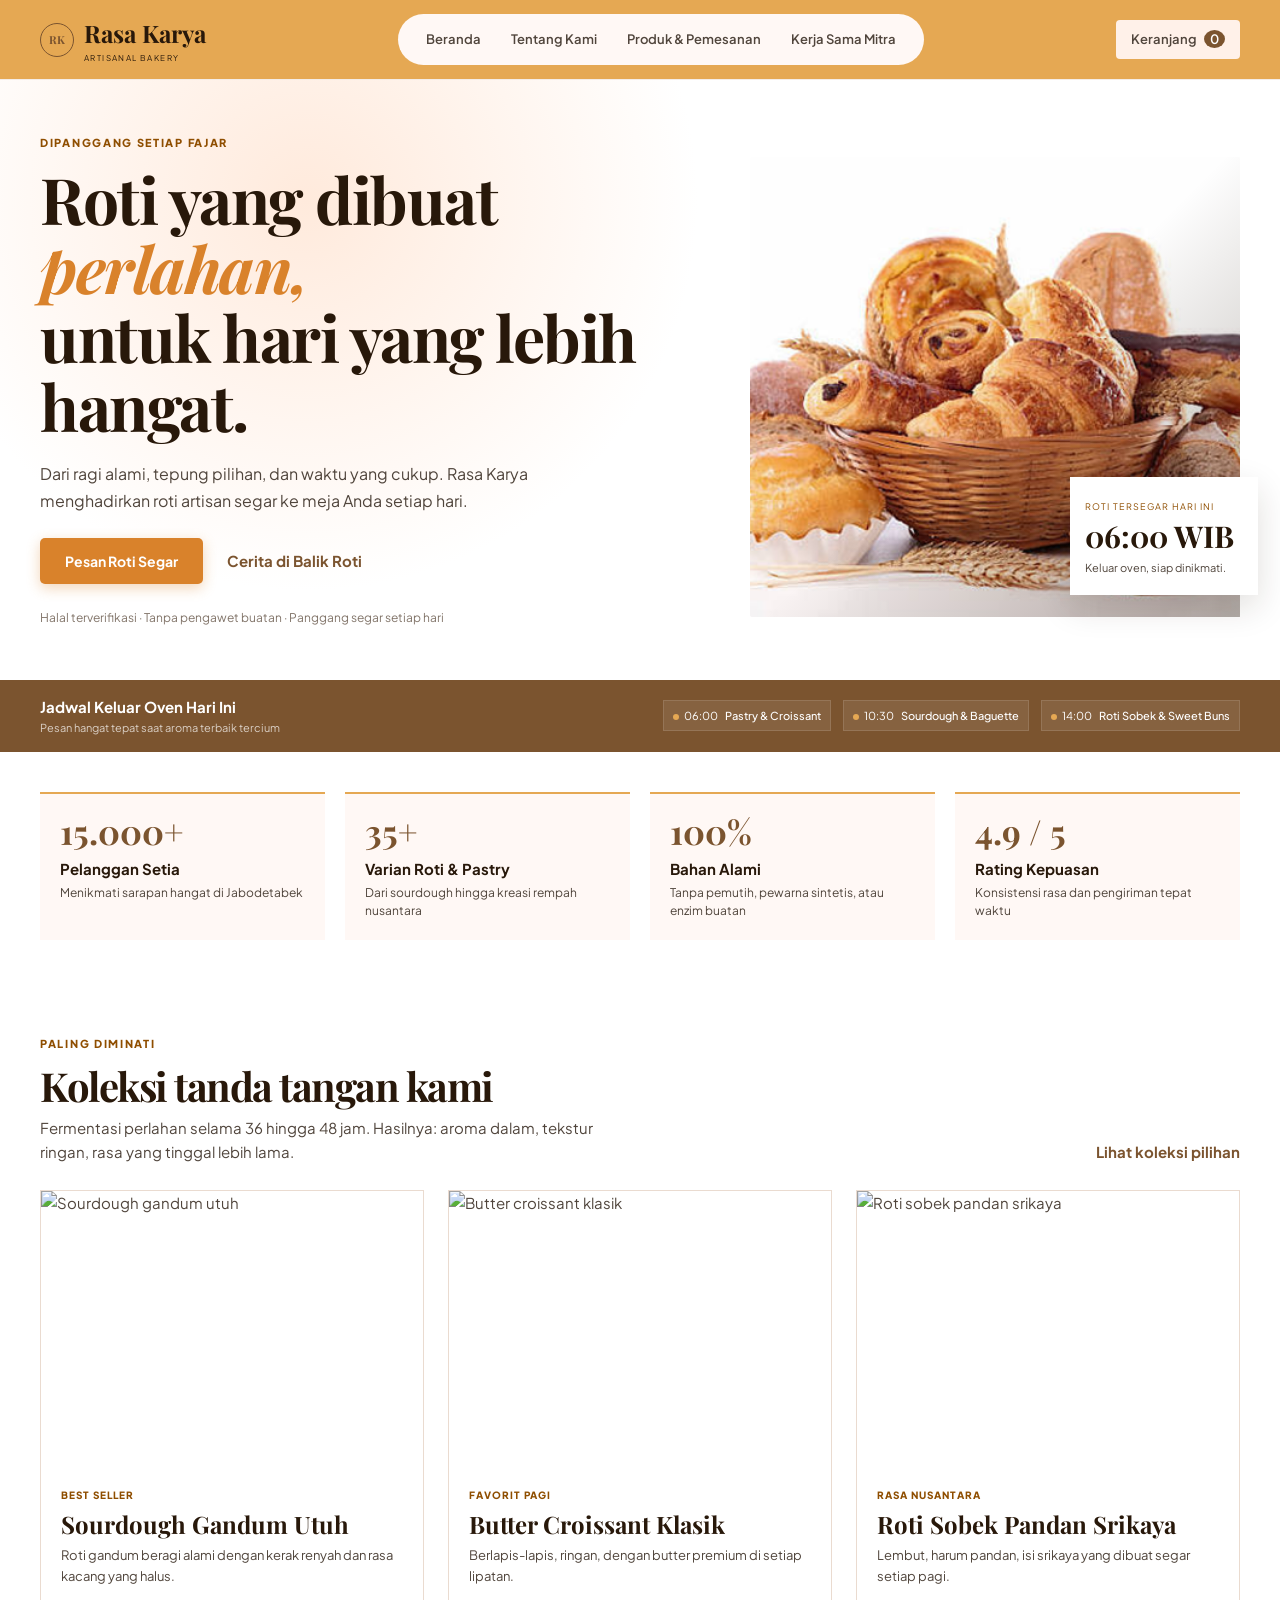
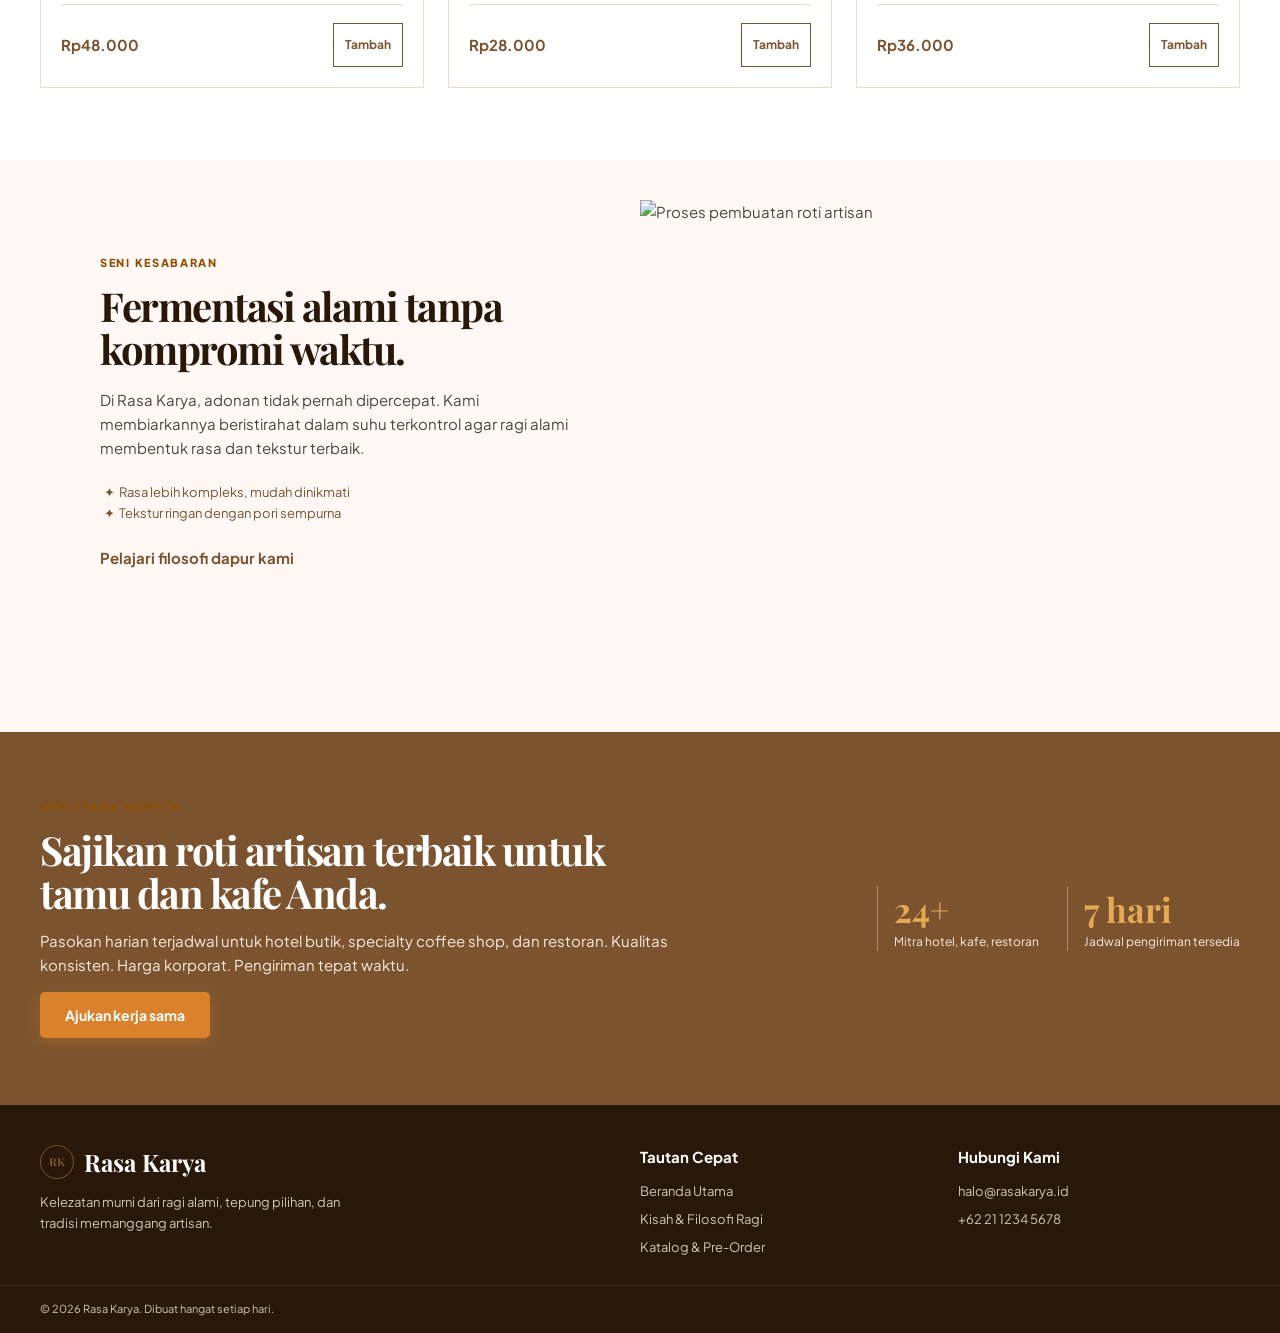
==== commit 4ccffc8a: "new file:   assets/images/hero-roti.png 	modified:   index.html 	modified:   script.js 	modified:   " ====
--- a/index.html
+++ b/index.html
@@ -50,7 +50,7 @@
       </div>
 
       <div class="hero-visual">
-        <img src="https://images.unsplash.com/photo-1509440159596-0249088772ff?auto=format&fit=crop&w=1000&q=85" alt="Roti artisan segar di atas meja kayu">
+        <img src="assets/images/hero-roti.png" alt="Roti artisan segar di atas meja kayu">
         <div class="flour"></div>
         <aside>
           <span>ROTI TERSEGAR HARI INI</span>
--- a/style.css
+++ b/style.css
@@ -1,12 +1,13 @@
 :root {
-  --brown:#603d1a;
+  --brown:#7B542F;
   --ink:#28180a;
   --orange:#d9822b;
   --cream:#fff8f5;
   --blush:#fff1e9;
-  --gold:#e5a853;
+  --gold:#E5A853;
   --text:#50453c;
-  --line:#eadbd0
+  --line:#eadbd0;
+  --text-nav:#50453C
 }
 * {
   box-sizing:border-box
@@ -28,14 +29,13 @@
 }
 .site-header {
   height:80px;
-  max-width:1360px;
   margin:auto;
   padding:0 40px;
   display:flex;
   align-items:center;
   justify-content:space-between;
   gap:24px;
-  background:#fff;
+  background:var(--gold);
   position:sticky;
   top:0;
   z-index:10;
@@ -70,7 +70,8 @@
 }
 nav {
   display:flex;
-  gap:30px
+  gap:30px;
+  background:var(--gold);
 }
 nav a,.cart {
   color:var(--text);
@@ -78,8 +79,22 @@
   font-weight:600;
   font-size:13px
 }
-nav a:hover,.text-link:hover {
+nav a:hover,
+nav a[aria-current="page"],
+.text-link:hover {
   color:var(--orange)
+}
+nav a[aria-current="page"] {
+  background:var(--brown);
+  color:#fff !important;
+  padding:6px 10px;
+  border-radius:4px
+}
+#navigation{
+  background:var(--cream);
+  color:var(--text-nav);
+  padding:15px 28px;
+  border-radius:60px;
 }
 .cart {
   background:var(--blush);
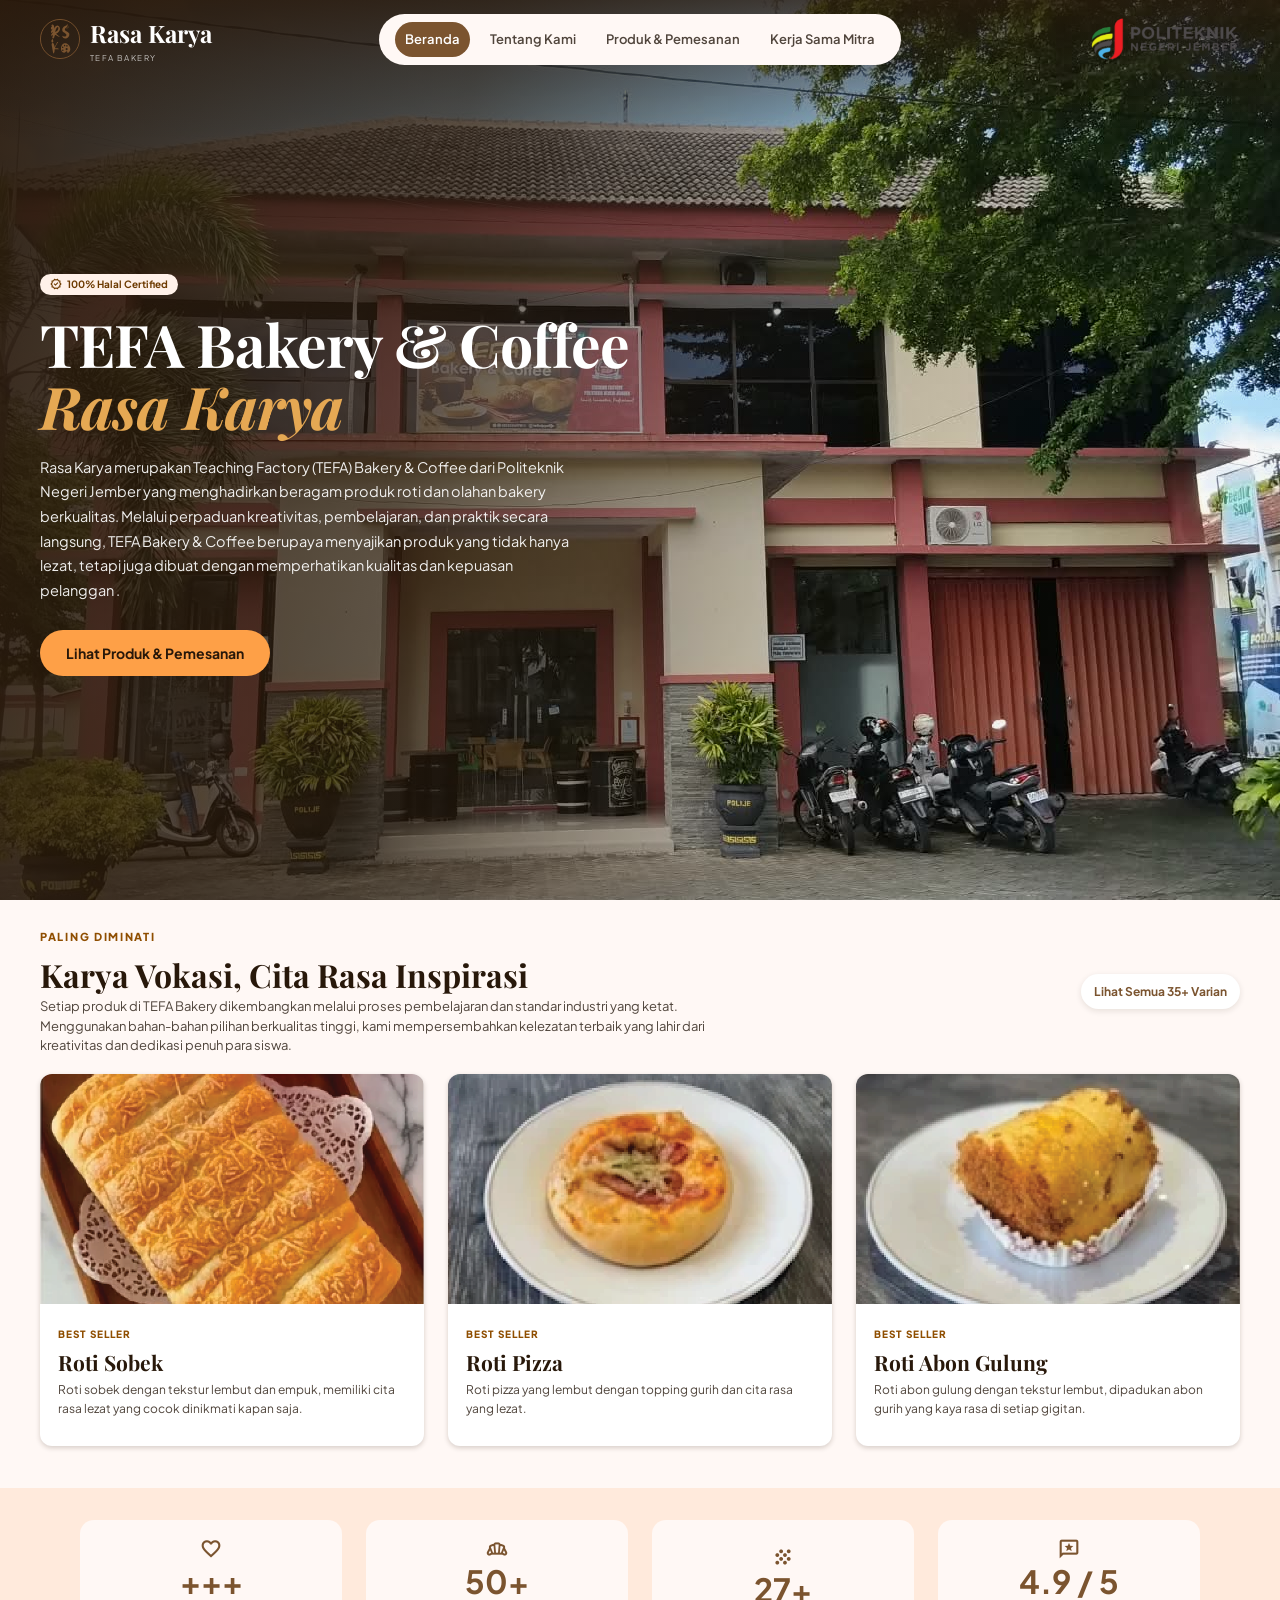
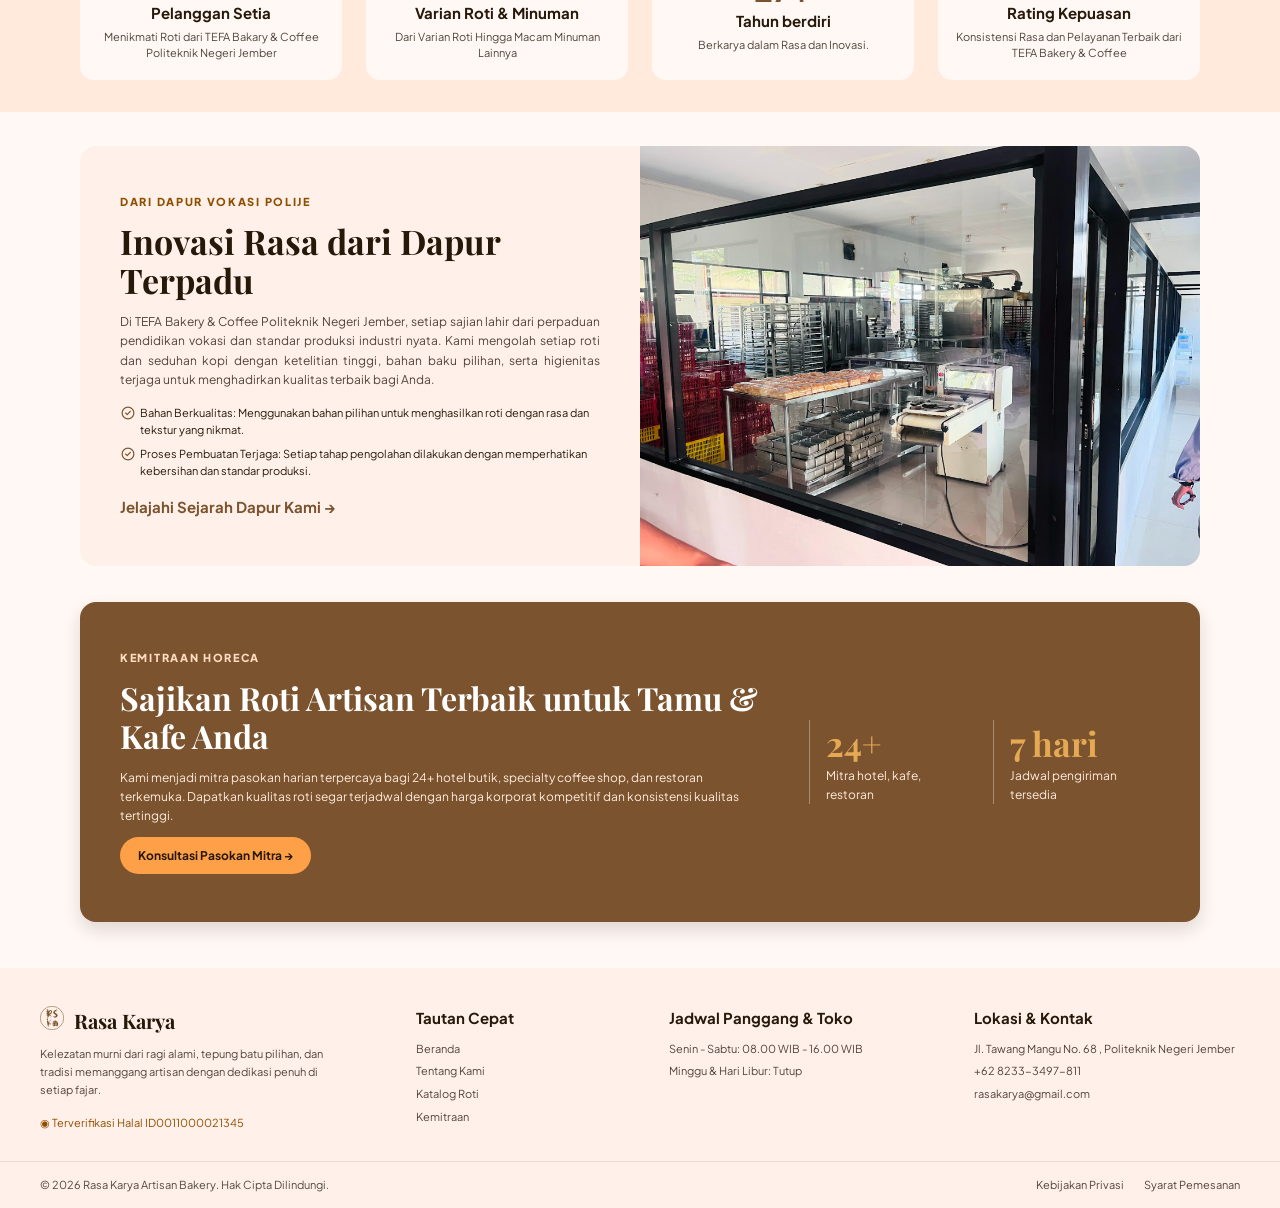
==== commit e9992a3a: "Feat & Update [SR]: mengganti, Logo Polije bagian Header. menambah fitur tombol keranjang untuk pop " ====
--- a/index.html
+++ b/index.html
@@ -9,167 +9,140 @@
   <link rel="preconnect" href="https://fonts.googleapis.com">
   <link rel="preconnect" href="https://fonts.gstatic.com" crossorigin>
   <link href="https://fonts.googleapis.com/css2?family=Manrope:wght@400;500;600;700;800&family=Playfair+Display:wght@600;700&family=Plus+Jakarta+Sans:wght@400;500;600;700;800&display=swap" rel="stylesheet">
-  <link rel="stylesheet" href="style.css">
+  <link rel="stylesheet" href="https://fonts.googleapis.com/css2?family=Material+Symbols+Outlined">
+  <link rel="stylesheet" href="../css/style.css">
+  <link rel="stylesheet" href="../css/motion.css" />
+  <link rel="icon" href="../assets/images/favicon.svg"/>
 </head>
 
-<body>
+<body class="home-page">
   <header class="site-header">
     <a class="brand" href="#beranda" aria-label="Rasa Karya beranda">
-      <span class="brand-mark">RK</span>
+      <span class="brand-mark">
+        <img src="../assets/images/mini-logo.svg" alt="Logo Rasa Karya">
+      </span>
       <span>
         <b>Rasa Karya</b>
-        <small>ARTISANAL BAKERY</small>
+        <small>TEFA BAKERY</small>
       </span>
     </a>
 
     <button class="menu" type="button" aria-expanded="false" aria-controls="navigation">Menu</button>
 
-    <nav id="navigation">
-      <a href="#beranda">Beranda</a>
-      <a href="#cerita">Tentang Kami</a>
-      <a href="#koleksi">Produk &amp; Pemesanan</a>
-      <a href="#mitra">Kerja Sama Mitra</a>
+    <nav id="navigation" aria-label="Navigasi utama">
+      <a href="index.html" aria-current="page">Beranda</a>
+      <a href="../pages/about.html">Tentang Kami</a>
+      <a href="../pages/product.html">Produk &amp; Pemesanan</a>
+      <a href="../pages/partnership.html">Kerja Sama Mitra</a>
     </nav>
-
-    <a class="cart" href="#koleksi" aria-label="Lihat koleksi roti">
-      Keranjang <span id="cart-count">0</span>
-    </a>
+      <div class="header-image">
+        <img src="../assets/images/logo-header-polije.png" alt="logo-polije">  
+      </div>
+    </div>
   </header>
 
   <main id="beranda">
-    <section class="hero shell">
-      <div class="hero-copy">
-        <p class="overline">DIPANGGANG SETIAP FAJAR</p>
-        <h1>Roti yang dibuat <em>perlahan,</em><br>untuk hari yang lebih hangat.</h1>
-        <p class="lede">Dari ragi alami, tepung pilihan, dan waktu yang cukup. Rasa Karya menghadirkan roti artisan segar ke meja Anda setiap hari.</p>
-        <div class="actions">
-          <a class="button primary" href="#koleksi">Pesan Roti Segar</a>
-          <a class="text-link" href="#cerita">Cerita di Balik Roti</a>
-        </div>
-        <p class="micro">Halal terverifikasi · Tanpa pengawet buatan · Panggang segar setiap hari</p>
-      </div>
-
-      <div class="hero-visual">
-        <img src="assets/images/hero-roti.png" alt="Roti artisan segar di atas meja kayu">
-        <div class="flour"></div>
-        <aside>
-          <span>ROTI TERSEGAR HARI INI</span>
-          <strong>06:00 WIB</strong>
-          <p>Keluar oven, siap dinikmati.</p>
-        </aside>
-      </div>
-    </section>
-
-    <section class="bake-bar">
-      <div class="shell bake-inner">
-        <div>
-          <b>Jadwal Keluar Oven Hari Ini</b>
-          <small>Pesan hangat tepat saat aroma terbaik tercium</small>
-        </div>
-        <div class="bake-times">
-          <span><i></i>06:00 <b>Pastry &amp; Croissant</b></span>
-          <span><i></i>10:30 <b>Sourdough &amp; Baguette</b></span>
-          <span><i></i>14:00 <b>Roti Sobek &amp; Sweet Buns</b></span>
-        </div>
+    <section class="hero">
+          <div class="hero-copy">
+            <div class="trust-badges" aria-label="Keunggulan Rasa Karya">
+              <span><span class="material-symbols-outlined" aria-hidden="true">verified</span>100% Halal Certified</span>
+            </div>
+            <h1>TEFA Bakery & Coffee<br><em>Rasa Karya </em></h1>
+            <p class="lede">Rasa Karya merupakan Teaching Factory (TEFA) Bakery &  Coffee dari Politeknik Negeri Jember yang menghadirkan beragam produk roti dan olahan bakery berkualitas. Melalui perpaduan kreativitas, pembelajaran, dan praktik secara langsung, TEFA Bakery & Coffee berupaya menyajikan produk yang tidak hanya lezat, tetapi juga dibuat dengan memperhatikan kualitas dan kepuasan pelanggan .</p>
+            <div class="actions">
+              <a class="button primary" href="product.html">Lihat Produk &amp; Pemesanan</a>
+            </div>
+          </div>
+        </section>
+
+    <section id="koleksi" class="collection shell">
+      <div class="section-head">
+        <div>
+          <p class="overline">PALING DIMINATI</p>
+          <h2>Karya Vokasi, Cita Rasa Inspirasi</h2>
+          <p>Setiap produk di TEFA Bakery dikembangkan melalui proses pembelajaran dan standar industri yang ketat. Menggunakan bahan-bahan pilihan berkualitas tinggi, kami mempersembahkan kelezatan terbaik yang lahir dari kreativitas dan dedikasi penuh para siswa.</p>
+        </div>
+        <a class="text-link" href="product.html">Lihat Semua 35+ Varian</a>
+      </div>
+
+      <div class="products">
+        <article class="product">
+          <img src="../assets/images/products-rev/roti_sobek.png" alt="Roti sobek">
+          <div>
+            <span>BEST SELLER</span>
+            <h3>Roti Sobek</h3>
+            <p>Roti sobek dengan tekstur lembut dan empuk, memiliki cita rasa lezat yang cocok dinikmati kapan saja.</p>
+          </div>
+        </article>
+
+        <article class="product">
+          <img src="../assets/images/products-rev/roti_pizza.png" alt="Roti pizza">
+          <div>
+            <span>BEST SELLER</span>
+            <h3>Roti Pizza</h3>
+            <p>Roti pizza yang lembut dengan topping gurih dan cita rasa yang lezat.</p>
+          </div>
+        </article>
+
+        <article class="product">
+          <img src="../assets/images/products-rev/roti_abon_gulung.png" alt="Roti abon gulung">
+          <div>
+            <span>BEST SELLER</span>
+            <h3>Roti Abon Gulung</h3>
+            <p>Roti abon gulung dengan tekstur lembut, dipadukan abon gurih yang kaya rasa di setiap gigitan.</p>
+          </div>
+        </article>
       </div>
     </section>
 
     <section class="stats shell" aria-label="Rasa Karya dalam angka">
       <article>
-        <strong>15.000+</strong>
+        <span class="material-symbols-outlined" aria-hidden="true">favorite</span>
+        <strong>+++</strong>
         <b>Pelanggan Setia</b>
-        <p>Menikmati sarapan hangat di Jabodetabek</p>
-      </article>
-      <article>
-        <strong>35+</strong>
-        <b>Varian Roti &amp; Pastry</b>
-        <p>Dari sourdough hingga kreasi rempah nusantara</p>
-      </article>
-      <article>
-        <strong>100%</strong>
-        <b>Bahan Alami</b>
-        <p>Tanpa pemutih, pewarna sintetis, atau enzim buatan</p>
-      </article>
-      <article>
+        <p>Menikmati Roti dari TEFA Bakary & Coffee Politeknik Negeri Jember</p>
+      </article>
+      <article>
+        <span class="material-symbols-outlined" aria-hidden="true">bakery_dining</span>
+        <strong>50+</strong>
+        <b>Varian Roti &amp; Minuman</b>
+        <p>Dari Varian Roti Hingga Macam Minuman Lainnya<p>
+      </article>
+      <article>
+        <span class="material-symbols-outlined" aria-hidden="true">grain</span>
+        <strong>27+</strong>
+        <b>Tahun berdiri</b>
+        <p>Berkarya dalam Rasa dan Inovasi.</p>
+      </article>
+      <article>
+        <span class="material-symbols-outlined" aria-hidden="true">reviews</span>
         <strong>4.9 / 5</strong>
         <b>Rating Kepuasan</b>
-        <p>Konsistensi rasa dan pengiriman tepat waktu</p>
-      </article>
-    </section>
-
-    <section id="koleksi" class="collection shell">
-      <div class="section-head">
-        <div>
-          <p class="overline">PALING DIMINATI</p>
-          <h2>Koleksi tanda tangan kami</h2>
-          <p>Fermentasi perlahan selama 36 hingga 48 jam. Hasilnya: aroma dalam, tekstur ringan, rasa yang tinggal lebih lama.</p>
-        </div>
-        <a class="text-link" href="#koleksi">Lihat koleksi pilihan</a>
-      </div>
-
-      <div class="products">
-        <article class="product">
-          <img src="https://images.unsplash.com/photo-1549931319-a545dcf3bc73?auto=format&fit=crop&w=800&q=80" alt="Sourdough gandum utuh">
-          <div>
-            <span>BEST SELLER</span>
-            <h3>Sourdough Gandum Utuh</h3>
-            <p>Roti gandum beragi alami dengan kerak renyah dan rasa kacang yang halus.</p>
-            <footer>
-              <b>Rp48.000</b>
-              <button type="button" data-product="Sourdough Gandum Utuh">Tambah</button>
-            </footer>
-          </div>
-        </article>
-
-        <article class="product">
-          <img src="https://images.unsplash.com/photo-1555507036-ab1f4038808a?auto=format&fit=crop&w=800&q=80" alt="Butter croissant klasik">
-          <div>
-            <span>FAVORIT PAGI</span>
-            <h3>Butter Croissant Klasik</h3>
-            <p>Berlapis-lapis, ringan, dengan butter premium di setiap lipatan.</p>
-            <footer>
-              <b>Rp28.000</b>
-              <button type="button" data-product="Butter Croissant Klasik">Tambah</button>
-            </footer>
-          </div>
-        </article>
-
-        <article class="product">
-          <img src="https://images.unsplash.com/photo-1512058564366-18510be2db19?auto=format&fit=crop&w=800&q=80" alt="Roti sobek pandan srikaya">
-          <div>
-            <span>RASA NUSANTARA</span>
-            <h3>Roti Sobek Pandan Srikaya</h3>
-            <p>Lembut, harum pandan, isi srikaya yang dibuat segar setiap pagi.</p>
-            <footer>
-              <b>Rp36.000</b>
-              <button type="button" data-product="Roti Sobek Pandan Srikaya">Tambah</button>
-            </footer>
-          </div>
-        </article>
-      </div>
+        <p>Konsistensi Rasa dan Pelayanan Terbaik dari TEFA Bakery & Coffee</p>
+      </article>
     </section>
 
     <section id="cerita" class="story shell">
       <div class="story-copy">
-        <p class="overline">SENI KESABARAN</p>
-        <h2>Fermentasi alami tanpa kompromi waktu.</h2>
-        <p>Di Rasa Karya, adonan tidak pernah dipercepat. Kami membiarkannya beristirahat dalam suhu terkontrol agar ragi alami membentuk rasa dan tekstur terbaik.</p>
+        <p class="overline">DARI DAPUR VOKASI POLIJE</p>
+        <h2>Inovasi Rasa dari Dapur Terpadu</h2>
+        <p>Di TEFA Bakery & Coffee Politeknik Negeri Jember, setiap sajian lahir dari perpaduan pendidikan vokasi dan standar produksi industri nyata. Kami mengolah setiap roti dan seduhan kopi dengan ketelitian tinggi, bahan baku pilihan, serta higienitas terjaga untuk menghadirkan kualitas terbaik bagi Anda.</p>
         <ul>
-          <li>Rasa lebih kompleks, mudah dinikmati</li>
-          <li>Tekstur ringan dengan pori sempurna</li>
+          <li>Bahan Berkualitas: Menggunakan bahan pilihan untuk menghasilkan roti dengan rasa dan tekstur yang nikmat.</li>
+          <li>Proses Pembuatan Terjaga: Setiap tahap pengolahan dilakukan dengan memperhatikan kebersihan dan standar produksi.</li>
         </ul>
-        <a class="text-link" href="#mitra">Pelajari filosofi dapur kami</a>
-      </div>
-      <img src="https://images.unsplash.com/photo-1509440159596-0249088772ff?auto=format&fit=crop&w=1000&q=85" alt="Proses pembuatan roti artisan">
+        <a class="text-link" href="about.html">Jelajahi Sejarah Dapur Kami →</a>
+      </div>
+      <img src="../assets/images/dapur-polije.png" alt="Ruang produksi TEFA Bakery &amp; Coffee Polije">
     </section>
 
     <section id="mitra" class="partner">
       <div class="shell partner-inner">
         <div>
           <p class="overline">KEMITRAAN HORECA</p>
-          <h2>Sajikan roti artisan terbaik untuk tamu dan kafe Anda.</h2>
-          <p>Pasokan harian terjadwal untuk hotel butik, specialty coffee shop, dan restoran. Kualitas konsisten. Harga korporat. Pengiriman tepat waktu.</p>
-          <a class="button primary" href="mailto:mitra@rasakarya.id?subject=Kemitraan%20Rasa%20Karya">Ajukan kerja sama</a>
+          <h2>Sajikan Roti Artisan Terbaik untuk Tamu &amp; Kafe Anda</h2>
+          <p>Kami menjadi mitra pasokan harian terpercaya bagi 24+ hotel butik, specialty coffee shop, dan restoran terkemuka. Dapatkan kualitas roti segar terjadwal dengan harga korporat kompetitif dan konsistensi kualitas tertinggi.</p>
+          <a class="button primary" href="mailto:mitra@rasakarya.id?subject=Kemitraan%20Rasa%20Karya">Konsultasi Pasokan Mitra →</a>
         </div>
         <dl>
           <div>
@@ -185,31 +158,43 @@
     </section>
   </main>
 
-  <footer class="footer">
-    <div class="shell footer-grid">
-      <div>
-        <a class="brand" href="#beranda">
-          <span class="brand-mark">RK</span>
-          <b>Rasa Karya</b>
-        </a>
-        <p>Kelezatan murni dari ragi alami, tepung pilihan, dan tradisi memanggang artisan.</p>
-      </div>
-      <div>
-        <b>Tautan Cepat</b>
-        <a href="#beranda">Beranda Utama</a>
-        <a href="#cerita">Kisah &amp; Filosofi Ragi</a>
-        <a href="#koleksi">Katalog &amp; Pre-Order</a>
-      </div>
-      <div>
-        <b>Hubungi Kami</b>
-        <a href="mailto:halo@rasakarya.id">halo@rasakarya.id</a>
-        <a href="tel:+622112345678">+62 21 1234 5678</a>
-      </div>
-    </div>
-    <div class="shell copyright">© 2026 Rasa Karya. Dibuat hangat setiap hari.</div>
-  </footer>
+<footer class="footer home-footer">
+      <div class="shell footer-grid">
+        <div>
+          <a class="brand" href="index.html#beranda">
+            <span class="brand-mark"><img src="../assets/images/mini-logo.svg" alt=""></span>
+            <b>Rasa Karya</b>
+          </a>
+          <p>Kelezatan murni dari ragi alami, tepung batu pilihan, dan tradisi memanggang artisan dengan dedikasi penuh di setiap fajar.</p>
+          <span class="halal-note">◉ Terverifikasi Halal ID0011000021345</span>
+        </div>
+        <div>
+          <b>Tautan Cepat</b>
+          <a href="index.html#beranda">Beranda</a>
+          <a href="about.html">Tentang Kami</a>
+          <a href="product.html">Katalog Roti</a>
+          <a href="partnership.html">Kemitraan</a>
+        </div>
+        <div>
+          <b>Jadwal Panggang &amp; Toko</b>
+          <span>Senin - Sabtu: 08.00 WIB - 16.00 WIB</span>
+          <span>Minggu & Hari Libur: Tutup</span>
+        </div>
+        <div>
+          <b>Lokasi &amp; Kontak</b>
+          <span>Jl. Tawang Mangu No. 68 , Politeknik Negeri Jember</span>
+          <a href="">+62 8233-3497-811</a>
+          <a href="">rasakarya@gmail.com</a>
+        </div>
+      </div>
+      <div class="shell copyright">
+        <span>© 2026 Rasa Karya Artisan Bakery. Hak Cipta Dilindungi.</span>
+        <span><a href="#privasi">Kebijakan Privasi</a><a href="#syarat">Syarat Pemesanan</a></span>
+      </div>
+    </footer>
 
   <div id="toast" role="status" aria-live="polite"></div>
-  <script src="script.js"></script>
+  <script src="../js/reveal.js"></script>
+  <script src="../js/script.js"></script>
 </body>
 </html>
--- a/css/style.css
+++ b/css/style.css
@@ -0,0 +1,1170 @@
+:root {
+  --brown:#7B542F;
+  --ink:#28180a;
+  --orange:#d9822b;
+  --cream:#fff8f5;
+  --blush:#fff1e9;
+  --gold:#E5A853;
+  --text:#50453c;
+  --text-tertiary:#514942;
+  --line:#eadbd0;
+  --text-nav:#50453C
+}
+* {
+  box-sizing:border-box
+}
+:where(a, button, input, textarea, select):focus-visible {
+  outline:3px solid var(--orange);
+  outline-offset:3px
+}
+.form-message {
+  margin:10px 0 0;
+  font-size:13px;
+  font-weight:700
+}
+.form-message[data-state="success"] { color:#315b2c }
+.form-message[data-state="error"] { color:#8f2f1f }
+html {
+  scroll-behavior:smooth
+}
+body {
+  margin:0;
+  background:#fff;
+  color:var(--text);
+  font:15px/1.6 "Plus Jakarta Sans",sans-serif
+}
+.shell {
+  max-width:1280px;
+  margin:auto;
+  padding-left:40px;
+  padding-right:40px
+}
+.site-header {
+  height:80px;
+  margin:auto;
+  padding:0 40px;
+  display:grid;
+  grid-template-columns:1fr auto 1fr;
+  align-items:center;
+  gap:24px;
+  background:var(--gold);
+  position:sticky;
+  top:0;
+  z-index:10;
+  border-bottom:1px solid #f4ece6
+}
+.header-actions {
+  display:flex;
+  align-items:center;
+  gap:16px;
+  margin-left:auto
+}
+.account {
+  display:flex;
+  flex-direction:column;
+  line-height:1.2;
+  color:var(--text);
+  font-size:11px;
+  padding-left:14px;
+  border-left:1px solid var(--line)
+}
+.account span {
+  color:var(--text-tertiary);
+  font-size:10px
+}
+.account a {
+  color:var(--ink);
+  font-weight:700;
+  text-decoration:none
+}
+.account a:hover {
+  color:var(--orange)
+}
+.header-image {
+  flex: 1;
+  display: flex;
+  justify-content: flex-end;
+  align-items: center;
+}
+.header-image img {
+  max-width: 150px;
+  height: auto;
+}
+
+.brand {
+  display:flex;
+  align-items:center;
+  gap:10px;
+  color:var(--ink);
+  text-decoration:none;
+  line-height:1
+}
+.brand b {
+  font:700 24px "Playfair Display",serif
+}
+.brand small {
+  display:block;
+  font-size:8px;
+  letter-spacing:1.4px;
+  margin-top:5px
+}
+.brand-mark img {
+  width:40px;
+  height:40px;
+  object-fit:cover
+}
+nav {
+  display:flex;
+  justify-content:center;
+  gap:10px
+}
+.site-header > nav {
+  justify-self:center
+}
+.site-header > .header-actions {
+  justify-self:end
+}
+nav a {
+  color:var(--text);
+  text-decoration:none;
+  font-weight:600;
+  font-size:13px;
+  padding:7px 10px;
+  border-radius:20px
+}
+.material-symbols-outlined {
+  display:inline-block;
+  width:auto;
+  flex:0 0 auto;
+  font-size:20px;
+  line-height:1;
+  font-variation-settings:
+  'FILL' 0,
+  'wght' 500,
+  'GRAD' 0,
+  'opsz' 24
+}
+nav a:hover,
+nav a[aria-current="page"],
+.text-link:hover {
+  color:var(--orange)
+}
+nav a[aria-current="page"] {
+  background:var(--brown);
+  color:#fff !important
+}
+#navigation{
+  background:var(--cream);
+  color:var(--text-nav);
+  padding:8px 16px;
+  border-radius:999px
+}
+.cart {
+  display:inline-flex;
+  align-items:center;
+  gap:8px;
+  width:fit-content;
+  background:var(--blush);
+  color:var(--brown);
+  padding:8px 12px;
+  border-radius:999px;
+  text-decoration:none;
+  font-size:12px;
+  font-weight:700
+}
+.cart span#cart-count {
+  background:var(--brown);
+  color:#fff;
+  border-radius:999px;
+  min-width:18px;
+  height:18px;
+  padding:0 5px;
+  display:inline-grid;
+  place-items:center;
+  font-size:11px;
+  line-height:1
+}
+.menu {
+  display:none
+}
+.hero {
+  min-height:524px;
+  display:grid;
+  grid-template-columns:1.25fr .9fr;
+  gap:30px;
+  align-items:center;
+  padding-top:54px;
+  padding-bottom:40px;
+  /* Soft warmth keeps the hero focal point on the first message. */
+  background:radial-gradient(circle at 24% 20%,#ffeadc 0,transparent 36%)
+}
+.overline {
+  font-size:11px;
+  font-weight:800;
+  letter-spacing:1.7px;
+  color:#8f4e00;
+  margin:0 0 12px
+}
+.hero h1,h2 {
+  color:var(--ink);
+  font:700 clamp(38px,5vw,64px)/1.08 "Playfair Display",serif;
+  letter-spacing:-1.5px;
+  margin:0
+}
+.hero h1 em {
+  color:var(--orange);
+  font-style:italic
+}
+.lede {
+  max-width:565px;
+  font-size:16px;
+  line-height:1.7;
+  margin:20px 0 24px
+}
+.actions {
+  display:flex;
+  align-items:center;
+  gap:24px
+}
+.button {
+  display:inline-block;
+  text-decoration:none;
+  border:0;
+  cursor:pointer;
+  font:700 14px "Plus Jakarta Sans"
+}
+.primary {
+  padding:14px 25px;
+  border-radius:5px;
+  background:var(--orange);
+  color:white;
+  box-shadow:0 4px 14px #d9822b55
+}
+.primary:hover {
+  background:#b96112
+}
+.text-link {
+  color:var(--brown);
+  font-weight:700;
+  text-decoration:none
+}
+.micro {
+  font-size:12px;
+  margin-top:24px;
+  color:#82756a
+}
+.hero-visual {
+  height:460px;
+  width:530px;
+  position:relative;
+}
+.hero-visual img {
+  width:100%;
+  height:100%;
+  object-fit:cover;
+  border-radius:12px;
+  filter:saturate(.9)
+}
+.hero-visual:after {
+  content:"";
+  position:absolute;
+  inset:0;
+  background:linear-gradient(135deg,transparent 50%,#28180a55)
+}
+.hero-visual aside {
+  position:absolute;
+  z-index:1;
+  right:-18px;
+  bottom:22px;
+  width:188px;
+  padding:15px;
+  background:#fff;
+  box-shadow:0 12px 32px #2c1a0e24
+}
+.hero-visual aside span {
+  font-size:9px;
+  letter-spacing:1px;
+  color:#8f4e00
+}
+.hero-visual aside strong {
+  display:block;
+  font:700 30px "Playfair Display";
+  color:var(--ink)
+}
+.hero-visual aside p {
+  font-size:11px;
+  line-height:1.4;
+  margin:4px 0
+}
+.stats {
+  display:grid;
+  grid-template-columns:repeat(4,1fr);
+  gap:20px;
+  padding-top:40px;
+  padding-bottom:40px
+}
+.stats article {
+  background:var(--cream);
+  padding:20px;
+  border-radius:8px;
+  border-top:2px solid var(--gold)
+}
+.stats strong {
+  display:block;
+  color:var(--brown);
+  font:700 34px/1 "Plus Jakarta Sans";
+}
+.stats b {
+  display:block;
+  color:var(--ink);
+  margin:9px 0 3px
+}
+.stats p {
+  font-size:12px;
+  line-height:1.5;
+  margin:0
+}
+.collection {
+  padding-top:55px;
+  padding-bottom:72px
+}
+.section-head {
+  display:flex;
+  justify-content:space-between;
+  align-items:end;
+  gap:30px;
+  margin-bottom:26px
+}
+.section-head h2,.story h2,.partner h2 {
+  font-size:40px
+}
+.section-head p:not(.overline) {
+  max-width:555px;
+  margin:9px 0 0
+}
+.products {
+  display:grid;
+  grid-template-columns:repeat(3,1fr);
+  gap:24px
+}
+.product {
+  border:1px solid var(--line);
+  background:#fff;
+  border-radius:12px;
+  overflow:hidden
+}
+.product img {
+  width:100%;
+  object-fit:cover;
+  display:block
+}
+.product>div {
+  padding:20px
+}
+.product span {
+  font-size:10px;
+  font-weight:800;
+  letter-spacing:1px;
+  color:#8f4e00
+}
+.product h3 {
+  font:700 24px/1.15 "Playfair Display";
+  color:var(--ink);
+  margin:6px 0
+}
+.product p {
+  font-size:13px;
+  min-height:43px;
+  margin:0
+}
+.product footer {
+  display:flex;
+  align-items:center;
+  justify-content:space-between;
+  padding-top:18px;
+  margin-top:16px;
+  border-top:1px solid var(--line);
+  color:var(--brown)
+}
+.product button {
+  min-height:44px;
+  color:var(--brown);
+  background:transparent;
+  border:1px solid var(--brown);
+  padding:7px 11px;
+  font:700 12px "Plus Jakarta Sans";
+  cursor:pointer
+}
+.product button:hover {
+  background:var(--brown);
+  color:#fff
+}
+.story {
+  display:grid;
+  grid-template-columns:1fr 1fr;
+  padding-top:40px;
+  padding-bottom:40px;
+  background:var(--cream)
+}
+.story-copy {
+  padding:54px 60px
+}
+.story-copy h2 {
+  margin-bottom:18px
+}
+.story ul {
+  list-style:"✦  ";
+  padding-left:19px;
+  font-size:13px;
+  color:var(--brown);
+  margin:22px 0
+}
+.story img {
+  width:100%;
+  height:492px;
+  object-fit:cover;
+  border-radius:12px
+}
+.partner {
+  background:var(--brown);
+  color:#ffeadc
+}
+.partner-inner {
+  min-height:373px;
+  display:flex;
+  align-items:center;
+  justify-content:space-between;
+  gap:40px;
+  padding-top:45px;
+  padding-bottom:45px
+}
+.partner h2 {
+  color:#fff;
+  max-width:660px
+}
+.partner p {
+  max-width:670px
+}
+.partner dl {
+  display:flex;
+  gap:28px
+}
+.partner dl div {
+  border-left:1px solid #ffffff55;
+  padding-left:16px;
+  min-width:120px
+}
+.partner dt {
+  font:700 34px "Playfair Display";
+  color:var(--gold)
+}
+.partner dd {
+  font-size:12px;
+  margin:0
+}
+.footer {
+  background:#28180a;
+  color:#d4c3b7;
+  padding:40px 0 15px
+}
+.footer-grid {
+  display:grid;
+  grid-template-columns:2fr 1fr 1fr;
+  gap:35px
+}
+.footer .brand {
+  color:#fff
+}
+.footer p {
+  max-width:300px;
+  font-size:13px
+}
+.footer-grid>div:not(:first-child) {
+  display:flex;
+  flex-direction:column;
+  gap:7px
+}
+.footer-grid>div>b {
+  color:#fff;
+  margin-bottom:5px
+}
+.footer a {
+  color:#d4c3b7;
+  text-decoration:none;
+  font-size:13px
+}
+.copyright {
+  border-top:1px solid #ffffff18;
+  margin-top:28px;
+  padding-top:14px;
+  font-size:11px
+}
+#toast {
+  position:fixed;
+  right:20px;
+  bottom:20px;
+  padding:12px 16px;
+  background:var(--ink);
+  color:#fff;
+  opacity:0;
+  transform:translateY(10px);
+  transition:.2s;
+  pointer-events:none
+}
+#toast.show {
+  opacity:1;
+  transform:none
+}
+@media(max-width:800px) {
+  .site-header > nav,
+  .site-header > .header-actions {
+    justify-self:auto
+  }
+  .shell {
+    padding-left:20px;
+    padding-right:20px
+  }
+  .site-header {
+    height:64px;
+    padding:0 20px;
+    display:flex
+  }
+  .brand b {
+    font-size:20px
+  }
+  nav {
+    display:none;
+    position:absolute;
+    top:64px;
+    left:0;
+    right:0;
+    padding:18px 20px;
+    background:#fff;
+    border-bottom:1px solid var(--line);
+    flex-direction:column
+  }
+  .menu {
+    display:block;
+    min-width:44px;
+    min-height:44px;
+    margin-left:auto;
+    background:none;
+    border:0;
+    font:700 12px "Plus Jakarta Sans";
+    color:var(--brown)
+  }
+  .menu[aria-expanded="true"] + nav {
+    display:flex
+  }
+  .header-actions {
+    gap:8px
+  }
+  .account {
+    display:none
+  }
+  .cart {
+    display:inline-flex;
+    padding:8px
+  }
+  .hero {
+    grid-template-columns:1fr;
+    padding-top:48px
+  }
+  .hero h1 {
+    font-size:44px
+  }
+  .hero-visual {
+    width:100%;
+    height:340px
+  }
+  .stats,.products {
+    grid-template-columns:1fr 1fr
+  }
+  .section-head {
+    display:block
+  }
+  .section-head>a {
+    display:inline-block;
+    margin-top:16px
+  }
+  .story {
+    grid-template-columns:1fr
+  }
+  .story-copy {
+    padding:40px 25px
+  }
+  .story img {
+    height:330px
+  }
+  .partner-inner {
+    display:block
+  }
+  .partner dl {
+    margin-top:30px
+  }
+  .footer-grid {
+    grid-template-columns:1fr;
+    gap:28px
+  }
+}
+@media(max-width:500px) {
+  .stats,.products {
+    grid-template-columns:1fr
+  }
+  .actions {
+    align-items:flex-start;
+    flex-direction:column;
+    gap:13px
+  }
+  .hero-visual aside {
+    right:10px
+  }
+  .section-head h2,.story h2,.partner h2 {
+    font-size:34px
+  }
+  .partner dl {
+    gap:15px
+  }
+}
+
+.home-page {
+  background:var(--cream)
+}
+.home-page .hero {
+  position:relative;
+  display:flex;
+  align-items:center;
+  min-height:100vh;
+  min-height:100svh;
+  margin-top:-80px;
+  padding:150px max(40px,calc((100% - 1280px) / 2)) 100px;
+  /* Tiga lapisan background, masing-masing dengan alasan (R-31):
+     1) scrim atas tipis: nav transparan yang mengambang di atas foto tetap terbaca (R-25),
+     2) bidang gelap kiri-ke-kanan: teks hero putih terbaca, fasad outlet (kanan) tetap terlihat,
+     3) foto hero-bg.png menempel penuh selebar layar (referensi gojek.com). */
+  background:
+      linear-gradient(180deg, rgba(40,24,10,.75) 0%, rgba(40,24,10,.4) 60px, rgba(40,24,10,0) 140px),
+      linear-gradient(100deg, rgba(40,24,10,.94) 0%, rgba(40,24,10,.7) 34%, rgba(40,24,10,.22) 60%, rgba(40,24,10,.03) 80%),
+      url(../assets/images/hero-bg.png) center 30%/cover no-repeat
+}
+/* Nav mengambang transparan di atas foto hero, hanya di desktop (>=901px).
+   Setelah melewati hero, JS menambah .is-scrolled dan nav kembali ke gold
+   agar kontras saat menggulir konten berlatarbelakang krem (R-25). */
+@media(min-width:901px) {
+  .home-page .site-header {
+    background:transparent;
+    border-bottom-color:transparent
+  }
+  .home-page .site-header:not(.is-scrolled) .brand { color:#fff }
+  .home-page .site-header:not(.is-scrolled) .brand small { color:rgba(255,255,255,.72) }
+  .home-page .site-header:not(.is-scrolled) .account { color:rgba(255,255,255,.85); border-left-color:rgba(255,255,255,.3) }
+  .home-page .site-header:not(.is-scrolled) .account span { color:rgba(255,255,255,.65) }
+  .home-page .site-header:not(.is-scrolled) .account a { color:#fff }
+  .home-page .site-header.is-scrolled {
+    background:var(--gold);
+    border-bottom-color:#f4ece6
+  }
+}
+.trust-badges {
+  display:flex;
+  flex-wrap:wrap;
+  gap:7px;
+  margin-bottom:18px
+}
+.trust-badges > span {
+  display:inline-flex;
+  align-items:center;
+  gap:5px;
+  padding:4px 10px;
+  border-radius:999px;
+  background:#fff1e9;
+  color:#6d3a00;
+  font-size:10px;
+  font-weight:700;
+  line-height:1.35
+}
+.trust-badges .material-symbols-outlined {
+  font-size:12px
+}
+.home-page .hero h1 {
+  max-width:720px;
+  color:#fff;
+  font-size:clamp(38px,4.6vw,62px);
+  line-height:1.05;
+  letter-spacing:-1px;
+  margin:0
+}
+.home-page .hero h1 em { color:var(--gold) }
+.home-page .lede {
+  max-width:540px;
+  margin:18px 0 28px;
+  color:rgba(255,255,255,.92);
+  font-size:14.5px;
+  line-height:1.7;
+  text-align:left
+}
+.home-page .hero .actions { margin-top:2px }
+/* CTA utama hero: oranye terang dengan teks cokelat tua (kontras 5.8:1, AA),
+   konsisten dengan tombol di section mitra. Label spesifik ke halaman Produk. */
+.home-page .hero .primary {
+  padding:14px 26px;
+  border-radius:999px;
+  background:#fea047;
+  color:var(--ink);
+  box-shadow:none;
+  font-size:14px
+}
+.home-page .hero .primary:hover { background:#f2952f }
+.bake-schedule {
+  display:flex;
+  align-items:center;
+  justify-content:space-between;
+  gap:24px;
+  padding:14px max(40px,calc((100% - 1200px) / 2));
+  background:#fff1e9
+}
+.schedule-intro {
+  display:flex;
+  align-items:center;
+  gap:10px;
+  flex:0 0 auto;
+  color:var(--ink)
+}
+.schedule-intro > .material-symbols-outlined {
+  display:grid;
+  place-items:center;
+  width:30px;
+  height:30px;
+  border-radius:50%;
+  background:var(--brown);
+  color:#fff;
+  font-size:16px
+}
+.schedule-intro b,
+.schedule-intro small {
+  display:block
+}
+.schedule-intro b {
+  font-size:12px
+}
+.schedule-intro small {
+  color:var(--text-tertiary);
+  font-size:10px
+}
+.bake-schedule ul {
+  display:flex;
+  flex-wrap:wrap;
+  justify-content:flex-end;
+  gap:8px;
+  margin:0;
+  padding:0;
+  list-style:none
+}
+.bake-schedule li {
+  display:flex;
+  align-items:center;
+  gap:7px;
+  padding:7px 12px;
+  border-radius:999px;
+  background:#fffaf7;
+  color:var(--text);
+  font-size:10px;
+  white-space:nowrap
+}
+.bake-schedule li b {
+  color:var(--brown)
+}
+.home-page .collection {
+  padding-top:28px;
+  padding-bottom:42px
+}
+.home-page .section-head {
+  align-items:center;
+  margin-bottom:18px
+}
+.home-page .section-head h2 {
+  font-size:32px;
+  letter-spacing:0
+}
+.home-page .section-head p:not(.overline) {
+  max-width:720px;
+  margin-top:5px;
+  font-size:13px;
+  line-height:1.5
+}
+.home-page .section-head > a {
+  flex:0 0 auto;
+  padding:8px 13px;
+  border-radius:999px;
+  background:#fff;
+  box-shadow:0 2px 6px #28180a1c;
+  font-size:12px
+}
+.home-page .products {
+  gap:24px
+}
+.home-page .product {
+  border:0;
+  border-radius:12px;
+  box-shadow:0 2px 5px #28180a30
+}
+.home-page .product img {
+  height:230px
+}
+.home-page .product > div {
+  padding:16px 18px 18px
+}
+.home-page .product h3 {
+  font-size:21px
+}
+.home-page .product p {
+  min-height:48px;
+  font-size:12px
+}
+.home-page .product footer {
+  padding-top:12px;
+  margin-top:12px
+}
+.home-page .stats {
+  max-width:none;
+  margin:0;
+  padding:32px max(40px,calc((100% - 1120px) / 2));
+  gap:24px;
+  background:#ffeadc
+}
+.home-page .stats article {
+  display:flex;
+  min-height:160px;
+  flex-direction:column;
+  align-items:center;
+  justify-content:center;
+  padding:16px;
+  border:0;
+  border-radius:14px;
+  background:#fff8f5;
+  text-align:center
+}
+.home-page .stats article > .material-symbols-outlined {
+  color:var(--brown);
+  font-size:22px
+}
+.home-page .stats strong {
+  margin-top:5px;
+  font-size:32px
+}
+.home-page .stats b {
+  margin:4px 0
+}
+.home-page .stats p {
+  max-width:240px;
+  font-size:11px
+}
+.home-page .story {
+  max-width:1120px;
+  min-height:420px;
+  margin:34px auto 36px;
+  padding:0;
+  grid-template-columns:1fr 1fr;
+  align-items:stretch;
+  overflow:hidden;
+  border-radius:16px;
+  background:#fff1e9
+}
+.home-page .story-copy {
+  align-self:center;
+  padding:36px 40px
+}
+.home-page .story-copy h2 {
+  margin-bottom:12px;
+  font-size:34px;
+  line-height:1.15;
+  letter-spacing:0
+}
+.home-page .story-copy > p:not(.overline) {
+  font-size:12px;
+  line-height:1.6;
+  text-align:justify;
+  text-align-last:left
+}
+.home-page .story ul {
+  list-style:none;
+  padding:0;
+  margin:16px 0;
+  color:var(--ink)
+}
+.home-page .story li {
+  position:relative;
+  margin:8px 0;
+  padding-left:20px;
+  font-size:11px;
+  line-height:1.5
+}
+.home-page .story li:before {
+  content:"check_circle";
+  position:absolute;
+  left:0;
+  top:0;
+  color:var(--brown);
+  font:16px/1 "Material Symbols Outlined"
+}
+.home-page .story img {
+  height:100%;
+  min-height:420px;
+  border-radius:0
+}
+.home-page .partner {
+  padding:0 40px 46px;
+  background:transparent
+}
+.home-page .partner-inner {
+  position:relative;
+  max-width:1120px;
+  min-height:320px;
+  margin:0 auto;
+  padding:38px 40px;
+  overflow:hidden;
+  border-radius:16px;
+  background:var(--brown);
+  box-shadow:0 8px 18px #28180a24
+}
+.home-page .partner-inner > div:first-child {
+  max-width:670px
+}
+.home-page .partner .overline {
+  color:#ffdcc2
+}
+.home-page .partner h2 {
+  font-size:32px;
+  line-height:1.2;
+  letter-spacing:0
+}
+.home-page .partner p:not(.overline) {
+  font-size:12px;
+  line-height:1.6
+}
+.home-page .partner .primary {
+  padding:11px 18px;
+  border-radius:999px;
+  background:#fea047;
+  color:var(--ink);
+  box-shadow:none;
+  font-size:12px
+}
+.home-page .partner dl {
+  position:relative;
+  z-index:1
+}
+.footer.home-footer {
+  padding:38px 0 14px;
+  background:#fff1e9;
+  color:var(--text)
+}
+.footer.home-footer .footer-grid {
+  grid-template-columns:1.7fr 1.1fr 1.35fr 1.3fr;
+  gap:28px
+}
+.footer.home-footer .brand {
+  color:var(--ink)
+}
+.footer.home-footer .brand b {
+  font-size:20px
+}
+.footer.home-footer .brand-mark img {
+  width:24px;
+  height:24px
+}
+.footer.home-footer p,
+.footer.home-footer a,
+.footer.home-footer .footer-grid span {
+  font-size:11px;
+  line-height:1.6
+}
+.footer.home-footer .footer-grid > div:not(:first-child) {
+  gap:5px
+}
+.footer.home-footer .footer-grid > div > b {
+  color:var(--ink)
+}
+.footer.home-footer a {
+  color:var(--text)
+}
+.halal-note,
+.closed-note {
+  color:#8f4e00
+}
+.footer.home-footer .copyright {
+  display:flex;
+  align-items:center;
+  justify-content:space-between;
+  gap:18px;
+  border-color:#28180a18;
+  color:var(--text-tertiary)
+}
+.footer.home-footer .copyright > span:last-child {
+  display:flex;
+  gap:20px
+}
+
+@media(max-width:900px) {
+  /* Mobile: teks turun ke bawah, foto tetap penuh selebar layar; scrim gelap
+     bawah-ke-atas menjaga kontras teks putih (R-25). Nav gold solid di atasnya. */
+  .home-page .hero {
+      align-items:flex-end;
+      margin-top:0;
+      min-height:calc(100svh - 64px);
+      padding:70px 24px 56px;
+      background:
+        linear-gradient(180deg, rgba(40,24,10,.1) 0%, rgba(40,24,10,.38) 45%, rgba(40,24,10,.82) 92%),
+        url(../assets/images/hero-bg.png) center 18%/cover no-repeat
+    }
+  .home-page .hero-copy { max-width:640px }
+  .home-page .shell {
+    padding-left:24px;
+    padding-right:24px
+  }
+  .bake-schedule {
+    padding-right:24px;
+    padding-left:24px
+  }
+  .home-page .stats {
+    padding-right:24px;
+    padding-left:24px
+  }
+  .home-page .story {
+    margin-right:24px;
+    margin-left:24px
+  }
+  .home-page .partner {
+    padding-right:24px;
+    padding-left:24px
+  }
+  .footer.home-footer .footer-grid {
+    grid-template-columns:repeat(2,minmax(0,1fr))
+  }
+}
+@media(max-width:700px) {
+  .home-page .hero {
+    padding:56px 20px 46px
+  }
+  .home-page .hero .primary { padding:13px 22px }
+  .bake-schedule {
+    align-items:flex-start;
+    flex-direction:column
+  }
+  .bake-schedule ul {
+    justify-content:flex-start
+  }
+  .home-page .products {
+    grid-template-columns:repeat(2,minmax(0,1fr))
+  }
+  .home-page .product img {
+    height:190px
+  }
+  .home-page .story {
+    grid-template-columns:1fr
+  }
+  .home-page .story img {
+    min-height:300px;
+    height:300px
+  }
+  .home-page .partner-inner {
+    display:block
+  }
+  .home-page .partner dl {
+    margin-top:24px
+  }
+}
+@media(max-width:500px) {
+  .home-page .hero h1 {
+    font-size:38px
+  }
+  .home-page .products,
+  .home-page .stats {
+    grid-template-columns:1fr
+  }
+  .home-page .section-head h2 {
+    font-size:28px
+  }
+  .home-page .section-head > a {
+    margin-top:12px
+  }
+  .home-page .story-copy {
+    padding:30px 24px
+  }
+  .home-page .partner-inner {
+    padding:30px 24px
+  }
+  .home-page .partner h2 {
+    font-size:27px
+  }
+  .footer.home-footer .footer-grid {
+    grid-template-columns:1fr
+  }
+  .footer.home-footer .copyright {
+    align-items:flex-start;
+    flex-direction:column
+  }
+}
+
+/* ---------- halaman sub tanpa header (koleksi & pemesanan layanan) ----------
+   Halaman ini dibuka dari Produk & Pemesanan, jadi header penuh dilepas agar
+   tidak ada pintu keluar di tengah proses memilih produk. Yang tersisa:
+   tombol kembali (jalan pulang) dan keranjang mengapung (status keranjang). */
+/* Tombol kembali ke halaman induk (Produk & Pemesanan). Halaman sub ini
+   tidak memakai header penuh, jadi tombol ini jalan pulangnya. */
+.back-link {
+  display: inline-flex;
+  align-items: center;
+  min-height: 44px;
+  margin-top: 16px;
+  margin-bottom: 14px;
+  padding: 10px 18px;
+  color: #6d3a00;
+  background: #fff;
+  border: 1px solid #efe2d8;
+  border-radius: 22px;
+  box-shadow: 0 2px 6px #28180a1a;
+  font-size: 13px;
+  font-weight: 600;
+  line-height: 1.3;
+  text-decoration: none;
+}
+.back-link:hover {
+  border-color: #cbb8a7;
+  color: var(--orange);
+}
+.back-link:focus-visible {
+  outline: 2px solid var(--orange);
+  outline-offset: 2px;
+}
+
+/* Keranjang mengapung di pojok kanan atas. Bayangan dipakai supaya tombol ini
+   terpisah dari kartu produk yang lewat di bawahnya saat halaman digulir. */
+.cart--floating {
+  position: fixed;
+  top: 16px;
+  right: 16px;
+  z-index: 30;
+  min-height: 44px;
+  padding: 0 14px;
+  background: #fff;
+  border: 1px solid #efe2d8;
+  box-shadow: 0 4px 12px #28180a24;
+  font-family: inherit;
+  cursor: pointer;
+}
+.cart--floating:focus-visible {
+  outline: 2px solid var(--orange);
+  outline-offset: 2px;
+}
+@media (max-width: 520px) {
+  .cart--floating {
+    top: 12px;
+    right: 12px;
+  }
+  /* Beri ruang agar tombol kembali tidak tertimpa keranjang: lebarnya dibatasi
+     supaya teks turun ke baris kedua, bukan menabrak tombol keranjang. */
+  .back-link {
+    max-width: calc(100% - 84px);
+  }
+}
--- a/css/motion.css
+++ b/css/motion.css
@@ -0,0 +1,193 @@
+/*
+  Rasa Karya — motion layer.
+  Only transform/opacity animate. Reduced motion keeps fades, drops movement.
+  Scroll reveals use one IntersectionObserver (js/reveal.js); everything else
+  is CSS. No animation library, no build step.
+*/
+
+/* ---------- tokens ---------- */
+:root {
+  --ease-out-soft: cubic-bezier(0.22, 1, 0.36, 1);
+  --ease-out-snap: cubic-bezier(0.16, 1, 0.3, 1);
+  --rise: 20px;
+  --stagger: 70ms;
+}
+
+/* ---------- scroll reveal (class applied by reveal.js) ---------- */
+@keyframes rise-in {
+  from { opacity: 0; transform: translate3d(0, var(--rise), 0); }
+  to   { opacity: 1; transform: none; }
+}
+
+/* Transition, not keyframes, so rapid state changes stay interruptible and
+   the stagger is a plain transition-delay. */
+.reveal {
+  opacity: 0;
+  transform: translate3d(0, var(--rise), 0);
+  transition:
+    opacity 400ms var(--ease-out-soft),
+    transform 400ms var(--ease-out-soft);
+  transition-delay: var(--delay, 0ms);
+}
+.reveal--right { transform: translate3d(28px, 0, 0); }
+.reveal.is-visible {
+  opacity: 1;
+  transform: none;
+}
+
+/* ---------- entrance (above the fold, runs once on load) ---------- */
+.site-header > .brand,
+.site-header > nav,
+.site-header > .header-actions {
+  animation: rise-in 320ms var(--ease-out-soft) both;
+}
+.site-header > .brand { animation-delay: 0ms; }
+.site-header > nav { animation-delay: 60ms; }
+.site-header > .header-actions { animation-delay: 120ms; }
+
+.hero-copy > *,
+.about-intro-copy > *,
+.page-header > div > *,
+.collection-hero > *,
+.service-intro > *,
+.partner-hero-center > * {
+  animation: rise-in 380ms var(--ease-out-soft) both;
+}
+.hero-copy > :nth-child(1), .about-intro-copy > :nth-child(1),
+.page-header > div > :nth-child(1), .collection-hero > :nth-child(1),
+.service-intro > :nth-child(1), .partner-hero-center > :nth-child(1) { animation-delay: 80ms; }
+.hero-copy > :nth-child(2), .about-intro-copy > :nth-child(2),
+.page-header > div > :nth-child(2), .collection-hero > :nth-child(2),
+.service-intro > :nth-child(2), .partner-hero-center > :nth-child(2) { animation-delay: 150ms; }
+.hero-copy > :nth-child(3), .about-intro-copy > :nth-child(3),
+.collection-hero > :nth-child(3), .service-intro > :nth-child(3),
+.partner-hero-center > :nth-child(3) { animation-delay: 220ms; }
+.hero-copy > :nth-child(n + 4), .about-intro-copy > :nth-child(n + 4),
+.collection-hero > :nth-child(n + 4), .service-intro > :nth-child(n + 4) { animation-delay: 290ms; }
+
+.hero-visual,
+.about-highlight,
+.gateway-card {
+  animation: rise-in 420ms var(--ease-out-soft) both;
+  animation-delay: 140ms;
+}
+
+/* ---------- hover depth (pointer devices only) ---------- */
+@media (hover: hover) and (pointer: fine) {
+  .product,
+  .stats article,
+  .collection-card,
+  .value-card,
+  .logo-card,
+  .gateway-card,
+  .service-card,
+  .text-link,
+  .about-text-link,
+  .primary,
+  .service-button {
+    transition:
+      transform 180ms var(--ease-out-snap),
+      box-shadow 180ms var(--ease-out-snap),
+      background-color 160ms linear,
+      color 160ms linear,
+      border-color 160ms linear;
+  }
+  .product:hover,
+  .stats article:hover,
+  .collection-card:hover,
+  .value-card:hover,
+  .logo-card:hover,
+  .gateway-card:hover,
+  .service-card:hover {
+    transform: translate3d(0, -4px, 0);
+    box-shadow: 0 14px 34px #28180a1f;
+  }
+  .product img,
+  .collection-card__image {
+    transition: transform 260ms var(--ease-out-snap);
+  }
+  .product:hover img,
+  .collection-card:hover .collection-card__image {
+    transform: scale(1.04);
+  }
+  .primary:hover,
+  .service-button:hover,
+  .about-cta-link:hover {
+    transform: translate3d(0, -2px, 0);
+    box-shadow: 0 8px 20px #d9822b4d;
+  }
+  .text-link:hover,
+  .about-text-link:hover { transform: translate3d(3px, 0, 0); }
+  .cart { transition: transform 160ms var(--ease-out-snap), background-color 160ms linear; }
+  .cart:hover { transform: scale(1.04); }
+  nav a { transition: color 160ms linear, background-color 160ms linear; }
+}
+
+/* ---------- interactive feedback ---------- */
+.product button,
+.collection-card button,
+.primary,
+.submit-btn,
+.service-button,
+.about-cta-link {
+  transition: transform 120ms var(--ease-out-snap), background-color 200ms linear,
+    color 200ms linear, box-shadow 200ms var(--ease-out-snap);
+}
+.product button:active,
+.collection-card button:active,
+.primary:active,
+.submit-btn:active,
+.service-button:active,
+.about-cta-link:active {
+  transform: scale(0.97);
+}
+
+/* cart badge pulses when the count changes (script toggles .bump) */
+@keyframes cart-bump {
+  0%   { transform: scale(1); }
+  40%  { transform: scale(1.25); }
+  100% { transform: scale(1); }
+}
+#cart-count.bump { animation: cart-bump 300ms var(--ease-out-snap); }
+
+/* freshly added item gets a soft acknowledgement glow */
+@keyframes added-flash {
+  from { box-shadow: 0 0 0 0 #d9822b80; }
+  to   { box-shadow: 0 0 0 10px #d9822b00; }
+}
+[data-added] { animation: added-flash 420ms var(--ease-out-soft); }
+
+/* ---------- reduced motion: keep the fade, drop all movement ---------- */
+@media (prefers-reduced-motion: reduce) {
+  :root { --rise: 0px; --stagger: 0ms; }
+  .reveal { transform: none !important; transition-duration: 150ms; }
+  .site-header > *,
+  .hero-copy > *,
+  .about-intro-copy > *,
+  .page-header > div > *,
+  .collection-hero > *,
+  .service-intro > *,
+  .partner-hero-center > *,
+  .hero-visual,
+  .about-highlight,
+  .gateway-card {
+    animation-duration: 150ms;
+    animation-delay: 0ms;
+  }
+  @media (hover: hover) and (pointer: fine) {
+    .product:hover,
+    .stats article:hover,
+    .collection-card:hover,
+    .value-card:hover,
+    .logo-card:hover,
+    .gateway-card:hover,
+    .service-card:hover,
+    .primary:hover,
+    .service-button:hover,
+    .about-cta-link:hover,
+    .text-link:hover,
+    .about-text-link:hover { transform: none; }
+    .product:hover img,
+    .collection-card:hover .collection-card__image { transform: none; }
+  }
+}
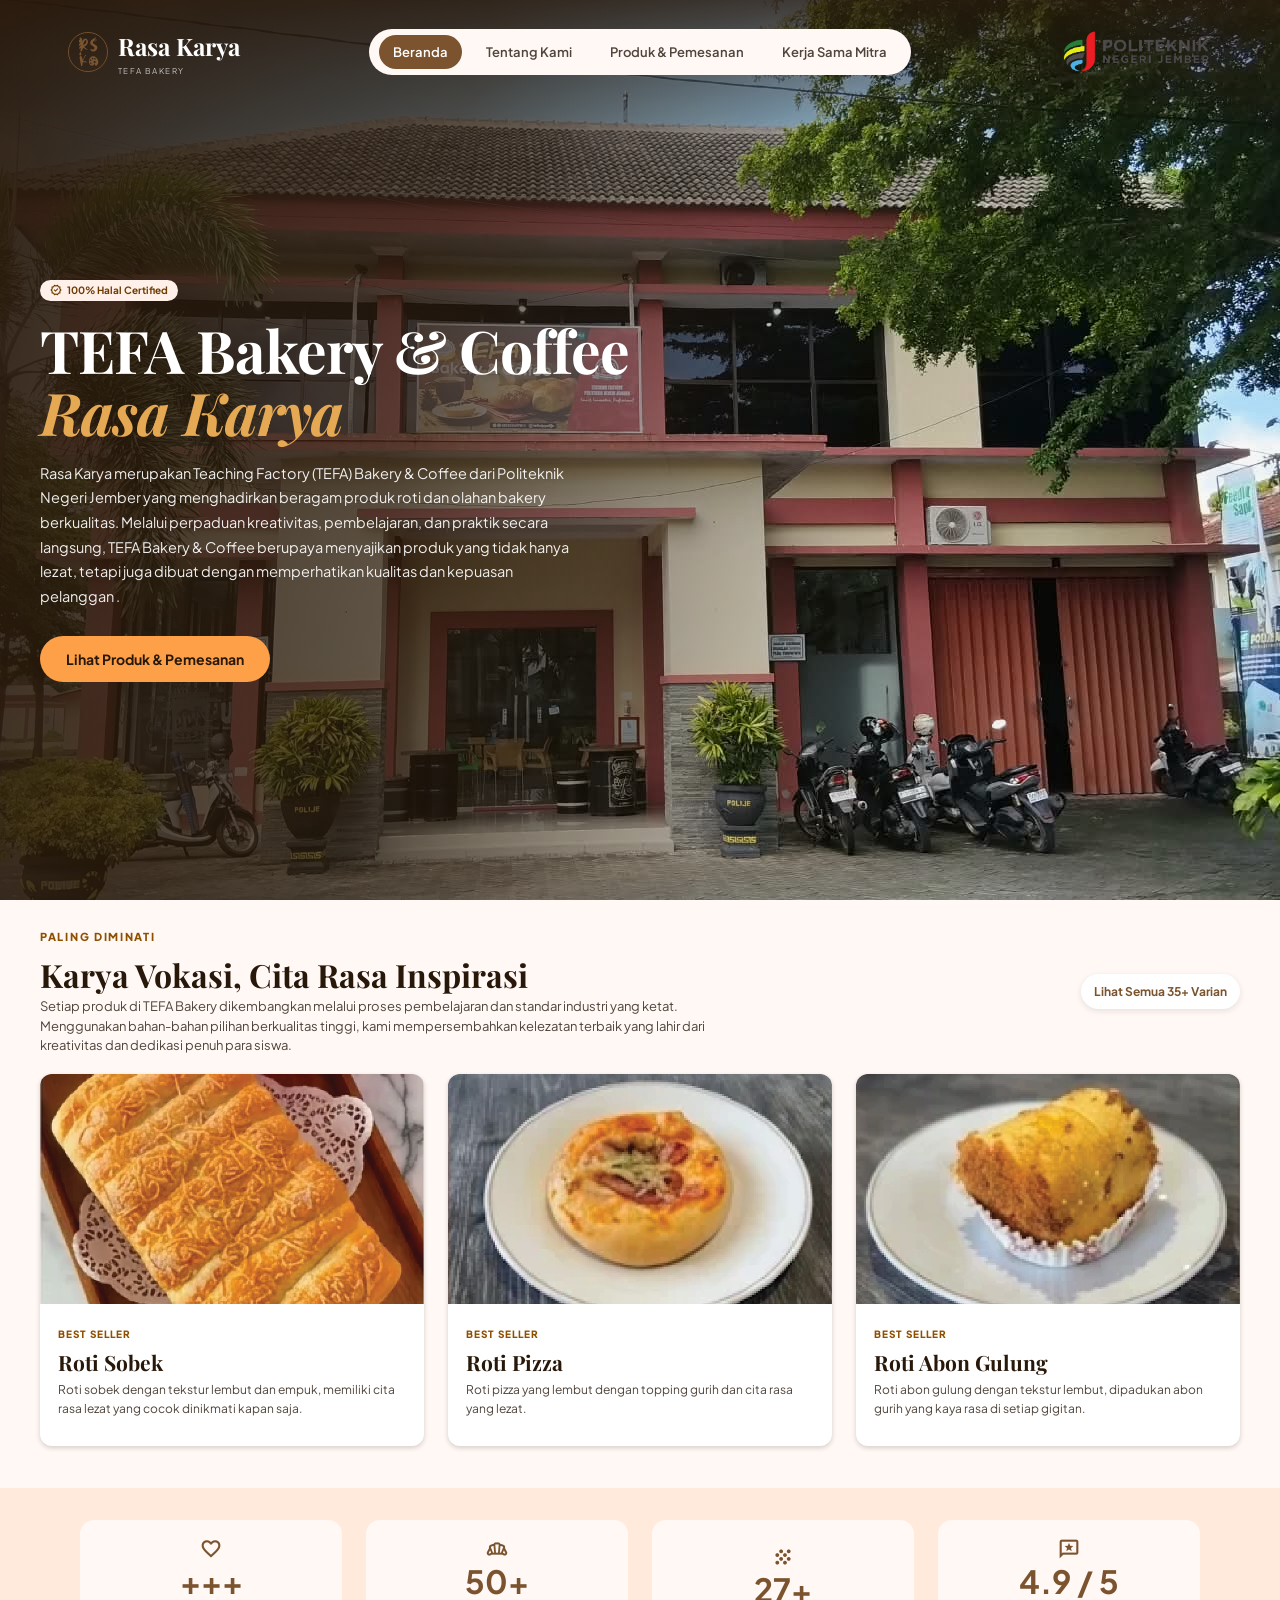
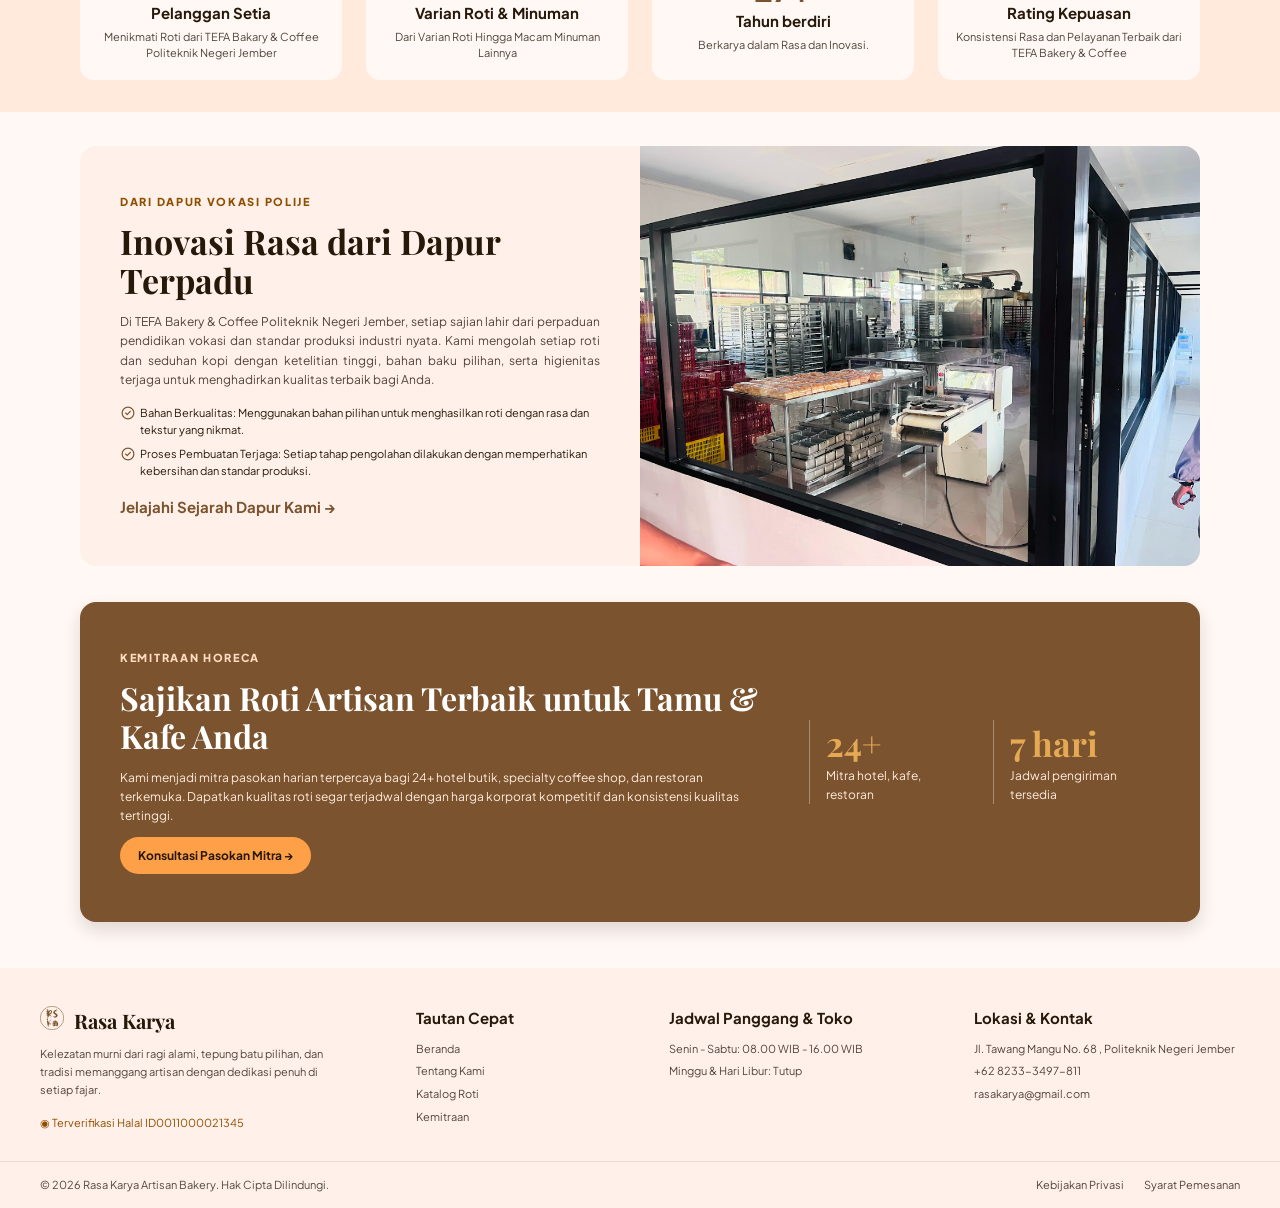
==== commit 6ab48fde: "Update[BA] : Memperbaiki tampilan ketika mode responsive" ====
--- a/index.html
+++ b/index.html
@@ -10,16 +10,16 @@
   <link rel="preconnect" href="https://fonts.gstatic.com" crossorigin>
   <link href="https://fonts.googleapis.com/css2?family=Manrope:wght@400;500;600;700;800&family=Playfair+Display:wght@600;700&family=Plus+Jakarta+Sans:wght@400;500;600;700;800&display=swap" rel="stylesheet">
   <link rel="stylesheet" href="https://fonts.googleapis.com/css2?family=Material+Symbols+Outlined">
-  <link rel="stylesheet" href="../css/style.css">
-  <link rel="stylesheet" href="../css/motion.css" />
-  <link rel="icon" href="../assets/images/favicon.svg"/>
+  <link rel="stylesheet" href="css/style.css">
+  <link rel="stylesheet" href="css/motion.css" />
+  <link rel="icon" href="assets/images/favicon.svg"/>
 </head>
 
 <body class="home-page">
   <header class="site-header">
     <a class="brand" href="#beranda" aria-label="Rasa Karya beranda">
       <span class="brand-mark">
-        <img src="../assets/images/mini-logo.svg" alt="Logo Rasa Karya">
+        <img src="assets/images/mini-logo.svg" alt="Logo Rasa Karya">
       </span>
       <span>
         <b>Rasa Karya</b>
@@ -27,17 +27,20 @@
       </span>
     </a>
 
-    <button class="menu" type="button" aria-expanded="false" aria-controls="navigation">Menu</button>
+    <!-- Tombol toggle menu (tampil hanya di mobile). Harus tepat sebelum <nav>. -->
+    <button class="menu" type="button" aria-expanded="false" aria-controls="navigation" aria-label="Buka menu">
+      <span class="material-symbols-outlined" aria-hidden="true">menu</span>
+    </button>
 
     <nav id="navigation" aria-label="Navigasi utama">
       <a href="index.html" aria-current="page">Beranda</a>
-      <a href="../pages/about.html">Tentang Kami</a>
-      <a href="../pages/product.html">Produk &amp; Pemesanan</a>
-      <a href="../pages/partnership.html">Kerja Sama Mitra</a>
+      <a href="pages/about.html">Tentang Kami</a>
+      <a href="pages/product.html">Produk &amp; Pemesanan</a>
+      <a href="pages/partnership.html">Kerja Sama Mitra</a>
     </nav>
-      <div class="header-image">
-        <img src="../assets/images/logo-header-polije.png" alt="logo-polije">  
-      </div>
+
+    <div class="header-image">
+      <img src="assets/images/logo-header-polije.png" alt="logo-polije">
     </div>
   </header>
 
@@ -50,7 +53,7 @@
             <h1>TEFA Bakery & Coffee<br><em>Rasa Karya </em></h1>
             <p class="lede">Rasa Karya merupakan Teaching Factory (TEFA) Bakery &  Coffee dari Politeknik Negeri Jember yang menghadirkan beragam produk roti dan olahan bakery berkualitas. Melalui perpaduan kreativitas, pembelajaran, dan praktik secara langsung, TEFA Bakery & Coffee berupaya menyajikan produk yang tidak hanya lezat, tetapi juga dibuat dengan memperhatikan kualitas dan kepuasan pelanggan .</p>
             <div class="actions">
-              <a class="button primary" href="product.html">Lihat Produk &amp; Pemesanan</a>
+              <a class="button primary" href="pages/product.html">Lihat Produk &amp; Pemesanan</a>
             </div>
           </div>
         </section>
@@ -62,12 +65,12 @@
           <h2>Karya Vokasi, Cita Rasa Inspirasi</h2>
           <p>Setiap produk di TEFA Bakery dikembangkan melalui proses pembelajaran dan standar industri yang ketat. Menggunakan bahan-bahan pilihan berkualitas tinggi, kami mempersembahkan kelezatan terbaik yang lahir dari kreativitas dan dedikasi penuh para siswa.</p>
         </div>
-        <a class="text-link" href="product.html">Lihat Semua 35+ Varian</a>
+        <a class="text-link" href="pages/collection.html">Lihat Semua 35+ Varian</a>
       </div>
 
       <div class="products">
         <article class="product">
-          <img src="../assets/images/products-rev/roti_sobek.png" alt="Roti sobek">
+          <img src="assets/images/products-rev/roti_sobek.png" alt="Roti sobek">
           <div>
             <span>BEST SELLER</span>
             <h3>Roti Sobek</h3>
@@ -76,7 +79,7 @@
         </article>
 
         <article class="product">
-          <img src="../assets/images/products-rev/roti_pizza.png" alt="Roti pizza">
+          <img src="assets/images/products-rev/roti_pizza.png" alt="Roti pizza">
           <div>
             <span>BEST SELLER</span>
             <h3>Roti Pizza</h3>
@@ -85,7 +88,7 @@
         </article>
 
         <article class="product">
-          <img src="../assets/images/products-rev/roti_abon_gulung.png" alt="Roti abon gulung">
+          <img src="assets/images/products-rev/roti_abon_gulung.png" alt="Roti abon gulung">
           <div>
             <span>BEST SELLER</span>
             <h3>Roti Abon Gulung</h3>
@@ -133,7 +136,7 @@
         </ul>
         <a class="text-link" href="about.html">Jelajahi Sejarah Dapur Kami →</a>
       </div>
-      <img src="../assets/images/dapur-polije.png" alt="Ruang produksi TEFA Bakery &amp; Coffee Polije">
+      <img src="assets/images/dapur-polije.png" alt="Ruang produksi TEFA Bakery &amp; Coffee Polije">
     </section>
 
     <section id="mitra" class="partner">
@@ -162,7 +165,7 @@
       <div class="shell footer-grid">
         <div>
           <a class="brand" href="index.html#beranda">
-            <span class="brand-mark"><img src="../assets/images/mini-logo.svg" alt=""></span>
+            <span class="brand-mark"><img src="assets/images/mini-logo.svg" alt=""></span>
             <b>Rasa Karya</b>
           </a>
           <p>Kelezatan murni dari ragi alami, tepung batu pilihan, dan tradisi memanggang artisan dengan dedikasi penuh di setiap fajar.</p>
@@ -194,7 +197,7 @@
     </footer>
 
   <div id="toast" role="status" aria-live="polite"></div>
-  <script src="../js/reveal.js"></script>
-  <script src="../js/script.js"></script>
+  <script src="js/reveal.js"></script>
+  <script src="js/script.js"></script>
 </body>
-</html>
+</html>
--- a/css/style.css
+++ b/css/style.css
@@ -130,7 +130,7 @@
   font-weight:600;
   font-size:13px;
   padding:7px 10px;
-  border-radius:20px
+  border-radius:4px
 }
 .material-symbols-outlined {
   display:inline-block;
@@ -157,7 +157,7 @@
   background:var(--cream);
   color:var(--text-nav);
   padding:8px 16px;
-  border-radius:999px
+  border-radius:4px
 }
 .cart {
   display:inline-flex;
@@ -538,10 +538,18 @@
     top:64px;
     left:0;
     right:0;
-    padding:18px 20px;
+    padding:20px;
     background:#fff;
     border-bottom:1px solid var(--line);
-    flex-direction:column
+    border-radius:0;
+    box-shadow:0 8px 20px rgba(0,0,0,0.05);
+    flex-direction:column;
+    gap:12px;
+    z-index:100;
+  }
+  nav a {
+    border-radius:2px !important;
+    padding:10px 14px;
   }
   .menu {
     display:block;
@@ -1168,3 +1176,460 @@
     max-width: calc(100% - 84px);
   }
 }
+
+/* =====================================================================
+   NAVBAR + LAYOUT MOBILE  (blok paling bawah, sengaja menimpa aturan lama)
+   Desktop (>=901px): navbar pill melayang.
+   Mobile (<=900px): navbar kotak + tombol toggle, layout & ukuran dirapikan.
+   ===================================================================== */
+
+html { -webkit-text-size-adjust: 100%; text-size-adjust: 100%; }
+body { overflow-x: clip; }   /* cegah geser horizontal tanpa merusak sticky */
+img { max-width: 100%; }
+
+/* ---------- DESKTOP (>= 901px) ---------- */
+@media (min-width: 901px) {
+  .site-header {
+    top: 12px;
+    width: calc(100% - 80px);
+    max-width: 1280px;
+    margin: 12px auto 0;
+    padding: 0 28px;
+    border: 0;
+    border-radius: 999px;            /* ganti 24px kalau mau sudut kotak membulat */
+    box-shadow: 0 6px 20px #28180a26;
+  }
+  .menu {
+    display: none;
+  }
+  #navigation {
+    padding: 6px 10px;
+    border-radius: 999px;
+  }
+  nav a {
+    padding: 7px 14px;
+    border-radius: 999px;
+  }
+
+  /* Header punya margin atas 12px, jadi hero ditarik 92px (80 + 12) */
+  .home-page .hero {
+    margin-top: -92px;
+    padding-top: 162px;
+  }
+
+  /* Di atas foto hero, header transparan tanpa bayangan */
+  .home-page .site-header:not(.is-scrolled) {
+    box-shadow: none;
+  }
+}
+
+/* ---------- MOBILE & TABLET (<= 900px) ---------- */
+@media (max-width: 900px) {
+
+  /* ===== Header: kotak ===== */
+  .site-header {
+    display: flex;
+    height: 64px;
+    width: auto;
+    max-width: none;
+    margin: 0;
+    padding: 0 16px;
+    top: 0;
+    gap: 10px;
+    border-radius: 0;
+    box-shadow: none;
+    border-bottom: 1px solid #f4ece6;
+  }
+  .brand {
+    flex: 0 1 auto;
+    min-width: 0;
+    gap: 8px;
+    white-space: nowrap;
+  }
+  .brand-mark img {
+    width: 36px;
+    height: 36px;
+  }
+  .brand b {
+    font-size: 18px;
+  }
+  .brand small {
+    font-size: 7px;
+    margin-top: 4px;
+  }
+  .header-image {
+    flex: 0 0 auto;
+    order: 2;
+    margin-left: auto;
+  }
+  .header-image img {
+    display: block;
+    width: auto;
+    max-width: 80px;
+    max-height: 32px;
+  }
+
+  /* Tombol toggle: kotak */
+  .menu {
+    order: 3;
+    display: inline-flex;
+    align-items: center;
+    justify-content: center;
+    flex: 0 0 auto;
+    width: 44px;
+    height: 44px;
+    min-width: 44px;
+    min-height: 44px;
+    margin-left: 0;
+    padding: 0;
+    background: var(--cream);
+    color: var(--brown);
+    border: 1px solid var(--brown);
+    border-radius: 0;
+    cursor: pointer;
+  }
+  .menu .material-symbols-outlined {
+    font-size: 24px;
+  }
+
+  /* Dropdown menu: kotak, selebar layar.
+     Memakai #navigation agar menang atas aturan #navigation di atas. */
+  .site-header > nav,
+  #navigation {
+    display: none;
+    position: absolute;
+    top: 64px;
+    left: 0;
+    right: 0;
+    flex-direction: column;
+    gap: 4px;
+    max-height: calc(100svh - 64px);
+    overflow-y: auto;
+    padding: 12px 16px 16px;
+    background: #fff;
+    color: var(--text-nav);
+    border-bottom: 1px solid var(--line);
+    border-radius: 0;
+    box-shadow: 0 8px 20px rgba(0,0,0,.08);
+    z-index: 100;
+  }
+  /* PENTING: selector ber-id supaya display:flex ini mengalahkan display:none di atas */
+  .menu[aria-expanded="true"] + #navigation {
+    display: flex;
+  }
+  .site-header nav a {
+    display: flex;
+    align-items: center;
+    min-height: 46px;
+    padding: 10px 14px;
+    font-size: 15px;
+    border-radius: 0 !important;
+  }
+  .account {
+    display: none;
+  }
+
+  /* ===== Jarak samping seragam ===== */
+  .home-page .shell {
+    padding-left: 20px;
+    padding-right: 20px;
+  }
+
+  /* ===== Hero ===== */
+  .home-page .hero {
+    min-height: calc(100svh - 64px);
+    padding: 72px 20px 52px;
+  }
+  .home-page .hero h1 {
+    font-size: clamp(34px, 10vw, 46px);
+    line-height: 1.08;
+  }
+  .home-page .lede {
+    max-width: none;
+    margin: 16px 0 24px;
+    font-size: 15px;
+    line-height: 1.65;
+  }
+  .trust-badges > span {
+    padding: 5px 12px;
+    font-size: 11px;
+  }
+  .home-page .hero .primary {
+    display: inline-flex;
+    align-items: center;
+    min-height: 48px;
+    padding: 12px 24px;
+    font-size: 14px;
+  }
+
+  /* ===== Koleksi ===== */
+  .home-page .collection {
+    padding-top: 36px;
+    padding-bottom: 36px;
+  }
+  .home-page .section-head h2 {
+    font-size: 28px;
+    line-height: 1.2;
+  }
+  .home-page .section-head p:not(.overline) {
+    font-size: 14px;
+    line-height: 1.6;
+  }
+  .home-page .section-head > a {
+    display: inline-flex;
+    align-items: center;
+    min-height: 44px;
+    margin-top: 14px;
+    padding: 10px 16px;
+    font-size: 13px;
+  }
+  .home-page .products {
+    grid-template-columns: repeat(2, minmax(0, 1fr));
+    gap: 16px;
+  }
+  .home-page .product img {
+    height: 200px;
+  }
+  .home-page .product h3 {
+    font-size: 20px;
+  }
+  .home-page .product p {
+    min-height: 0;
+    font-size: 13px;
+    line-height: 1.55;
+  }
+
+  /* ===== Statistik ===== */
+  .home-page .stats {
+    grid-template-columns: repeat(2, minmax(0, 1fr));
+    gap: 14px;
+    padding: 28px 20px;
+  }
+  .home-page .stats article {
+    min-height: 0;
+    padding: 18px 12px;
+  }
+  .home-page .stats strong {
+    font-size: 28px;
+  }
+  .home-page .stats b {
+    font-size: 14px;
+  }
+  .home-page .stats p {
+    font-size: 12px;
+    line-height: 1.5;
+  }
+
+  /* ===== Cerita ===== */
+  .home-page .story {
+    grid-template-columns: 1fr;
+    min-height: 0;
+    margin: 28px 20px;
+    padding: 0;                       /* menimpa padding dari .home-page .shell */
+  }
+  .home-page .story img {
+    order: -1;                        /* foto di atas, teks di bawah */
+    height: 220px;
+    min-height: 0;
+  }
+  .home-page .story-copy {
+    padding: 26px 22px 30px;
+  }
+  .home-page .story-copy h2 {
+    font-size: 26px;
+  }
+  .home-page .story-copy > p:not(.overline) {
+    font-size: 14px;
+    line-height: 1.65;
+    text-align: left;                 /* justify di layar sempit bikin celah antar kata */
+  }
+  .home-page .story li {
+    padding-left: 24px;
+    font-size: 13px;
+    line-height: 1.55;
+  }
+  .home-page .story .text-link {
+    display: inline-block;
+    padding: 8px 0;
+    font-size: 14px;
+  }
+
+  /* ===== Mitra ===== */
+  .home-page .partner {
+    padding: 0 20px 36px;
+  }
+  .home-page .partner-inner {
+    display: block;
+    min-height: 0;
+    padding: 28px 22px;
+  }
+  .home-page .partner h2 {
+    font-size: 26px;
+  }
+  .home-page .partner p:not(.overline) {
+    font-size: 14px;
+    line-height: 1.6;
+  }
+  .home-page .partner .primary {
+    display: inline-flex;
+    align-items: center;
+    min-height: 46px;
+    margin-top: 6px;
+    padding: 12px 20px;
+    font-size: 13px;
+  }
+  .home-page .partner dl {
+    flex-wrap: wrap;
+    gap: 14px;
+    margin: 24px 0 0;
+  }
+  .home-page .partner dl div {
+    flex: 1 1 120px;
+    min-width: 0;
+  }
+  .home-page .partner dt {
+    font-size: 30px;
+  }
+  .home-page .partner dd {
+    font-size: 13px;
+  }
+
+  /* ===== Footer ===== */
+  .footer.home-footer {
+    padding: 32px 0 20px;
+  }
+  .footer.home-footer .footer-grid {
+    grid-template-columns: repeat(2, minmax(0, 1fr));
+    gap: 24px;
+  }
+  .footer.home-footer .footer-grid > div:first-child {
+    grid-column: 1 / -1;
+  }
+  .footer.home-footer p,
+  .footer.home-footer a,
+  .footer.home-footer .footer-grid span {
+    font-size: 13px;
+    line-height: 1.6;
+  }
+  .footer.home-footer .footer-grid a {
+    display: inline-block;
+    padding: 4px 0;
+  }
+  .footer.home-footer .copyright {
+    flex-direction: column;
+    align-items: flex-start;
+    gap: 10px;
+    font-size: 12px;
+  }
+  .footer.home-footer .copyright > span:last-child {
+    flex-wrap: wrap;
+    gap: 6px 20px;
+  }
+}
+
+/* ---------- HP (<= 600px): produk jadi 1 kolom ---------- */
+@media (max-width: 600px) {
+  .home-page .products {
+    grid-template-columns: 1fr;
+  }
+  .home-page .product img {
+    height: 220px;
+  }
+  .home-page .product p {
+    font-size: 14px;
+  }
+}
+
+/* ---------- HP kecil (<= 480px) ---------- */
+@media (max-width: 480px) {
+  .site-header {
+    padding: 0 14px;
+    gap: 8px;
+  }
+  .brand b {
+    font-size: 17px;
+  }
+  .header-image img {
+    max-width: 64px;
+  }
+  .home-page .hero {
+    padding: 64px 18px 44px;
+  }
+  .home-page .shell {
+    padding-left: 18px;
+    padding-right: 18px;
+  }
+  .home-page .stats {
+    padding: 24px 18px;
+  }
+  .home-page .story {
+    margin: 24px 18px;
+  }
+  .home-page .partner {
+    padding: 0 18px 32px;
+  }
+  .footer.home-footer .footer-grid {
+    grid-template-columns: 1fr;
+  }
+}
+
+/* ---------- HP sangat kecil (<= 400px) ---------- */
+@media (max-width: 400px) {
+  .home-page .stats {
+    grid-template-columns: 1fr;
+  }
+  .header-image img {
+    max-width: 56px;
+  }
+}
+
+/* ---------- Ikon toggle: hamburger -> X (animasi CSS, tanpa teks) ---------- */
+.menu-icon {
+  position: relative;
+  display: block;
+  width: 22px;
+  height: 16px;
+  pointer-events: none;
+}
+.menu-icon span {
+  position: absolute;
+  left: 0;
+  width: 100%;
+  height: 2px;
+  background: currentColor;
+  transition: transform .3s ease, top .3s ease, opacity .2s ease;
+}
+.menu-icon span:nth-child(1) { top: 0; }
+.menu-icon span:nth-child(2) { top: 7px; }
+.menu-icon span:nth-child(3) { top: 14px; }
+
+.menu[aria-expanded="true"] .menu-icon span:nth-child(1) {
+  top: 7px;
+  transform: rotate(45deg);
+}
+.menu[aria-expanded="true"] .menu-icon span:nth-child(2) {
+  opacity: 0;
+  transform: scaleX(0);
+}
+.menu[aria-expanded="true"] .menu-icon span:nth-child(3) {
+  top: 7px;
+  transform: rotate(-45deg);
+}
+@media (prefers-reduced-motion: reduce) {
+  .menu-icon span { transition: none; }
+}
+
+/* Halaman lain yang masih membungkus logo Polije dengan .header-actions:
+   di mobile bungkusnya yang diurutkan, supaya tata letak header tetap sama. */
+@media (max-width: 900px) {
+  .header-actions {
+    flex: 0 0 auto;
+    order: 2;
+    margin-left: auto;
+    gap: 0;
+  }
+  .header-actions .header-image {
+    flex: 0 0 auto;
+    margin-left: 0;
+  }
+}
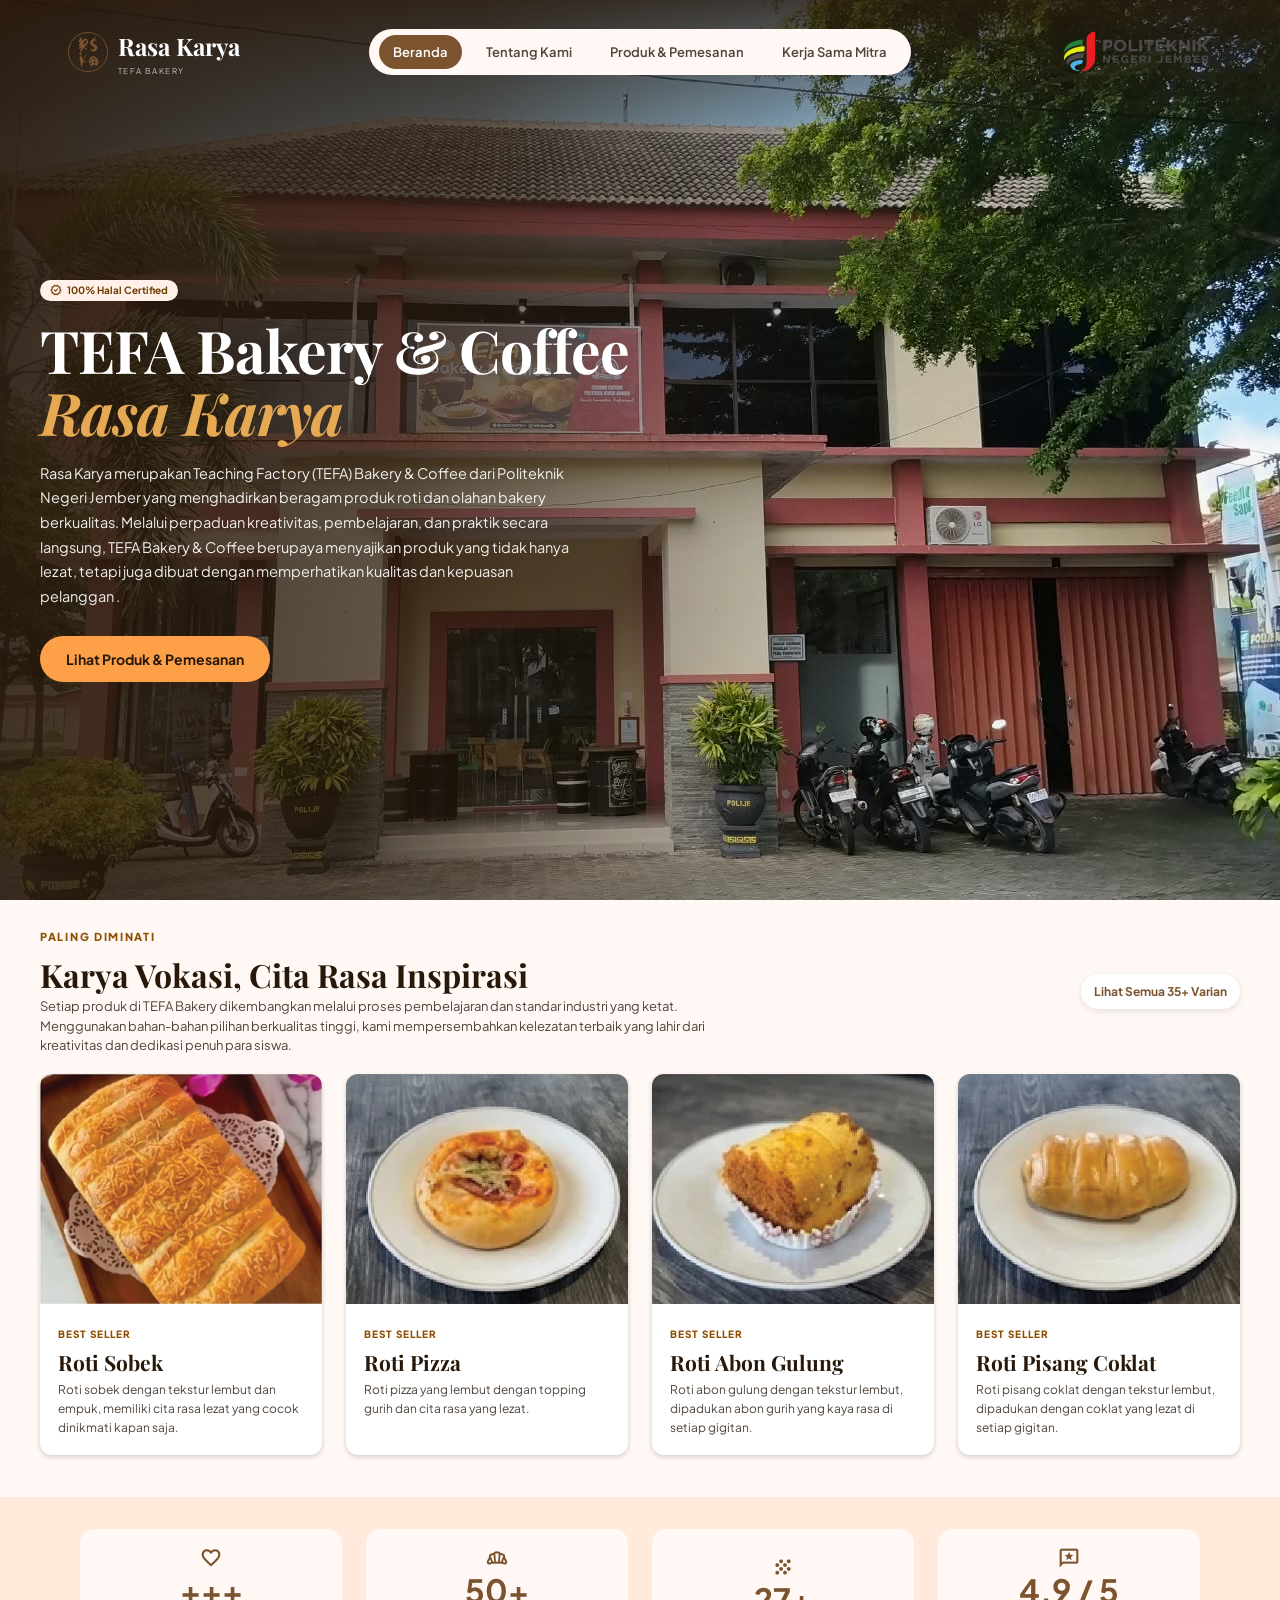
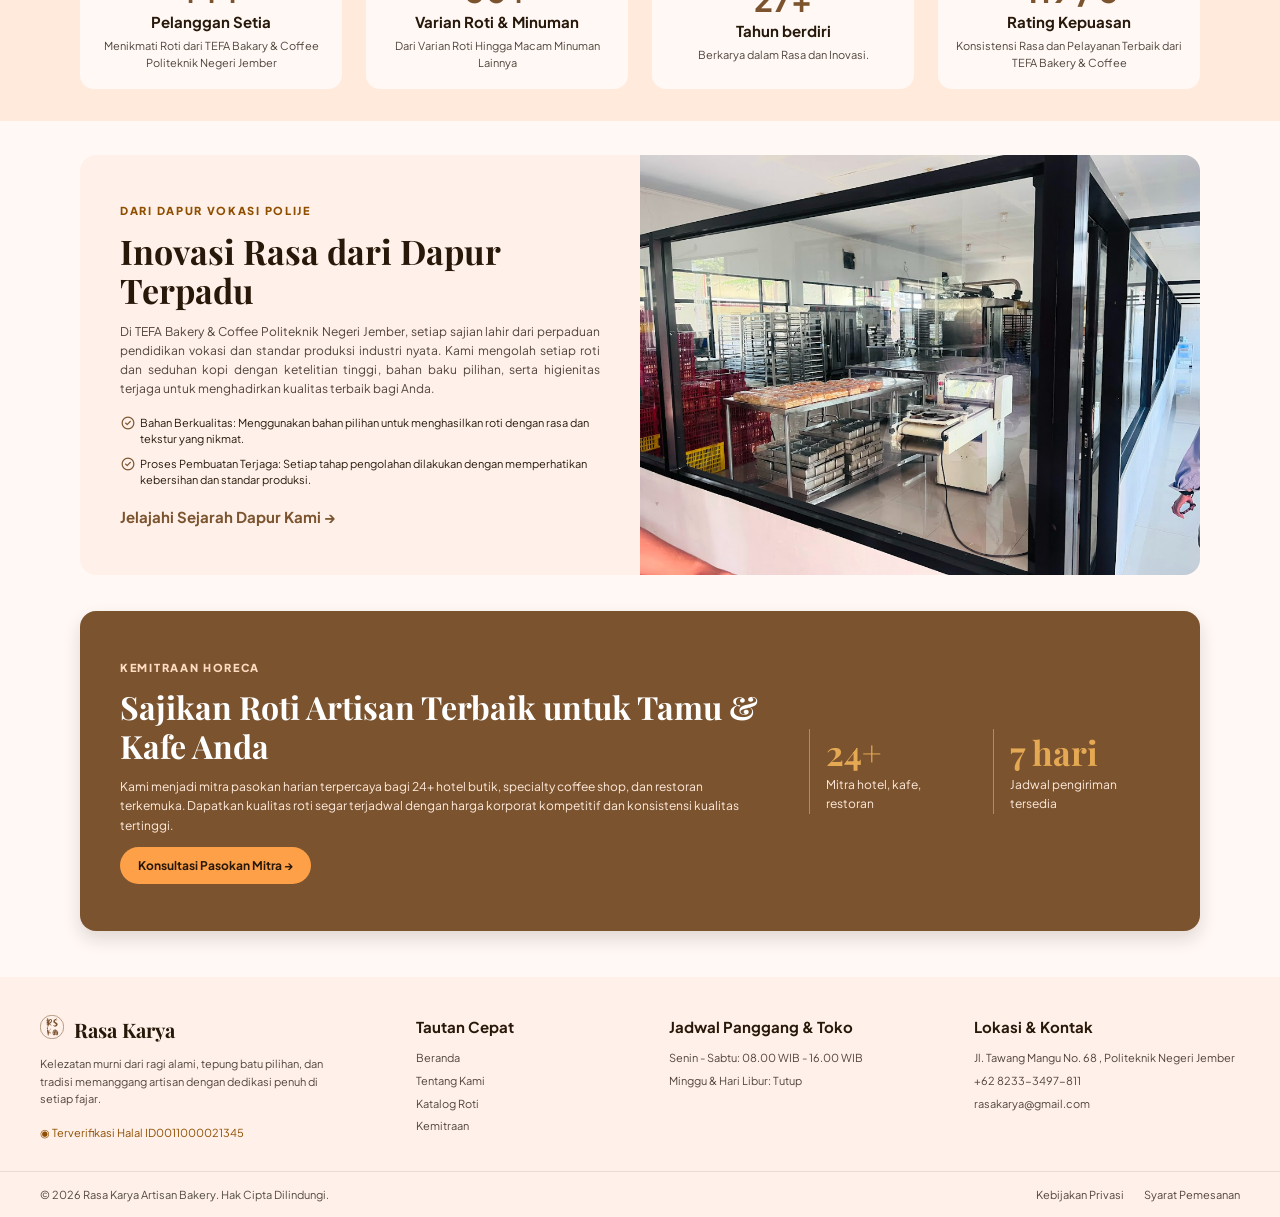
==== commit 73898bd6: "Update [SR]: Tampilan navbar responsive" ====
--- a/index.html
+++ b/index.html
@@ -39,8 +39,10 @@
       <a href="pages/partnership.html">Kerja Sama Mitra</a>
     </nav>
 
-    <div class="header-image">
-      <img src="assets/images/logo-header-polije.png" alt="logo-polije">
+    <div class="header-actions">
+      <div class="header-image">
+        <img src="assets/images/logo-header-polije.png" alt="logo-polije">
+      </div>
     </div>
   </header>
 
@@ -95,6 +97,15 @@
             <p>Roti abon gulung dengan tekstur lembut, dipadukan abon gurih yang kaya rasa di setiap gigitan.</p>
           </div>
         </article>
+
+        <article class="product">
+          <img src="assets/images/products-rev/roti_pisangcoklat.png" alt="Roti pisang coklat">
+          <div>
+            <span>BEST SELLER</span>
+            <h3>Roti Pisang Coklat</h3>
+            <p>Roti pisang coklat dengan tekstur lembut, dipadukan dengan coklat yang lezat di setiap gigitan.</p>
+          </div>
+        </article>
       </div>
     </section>
 
--- a/css/style.css
+++ b/css/style.css
@@ -59,27 +59,6 @@
   gap:16px;
   margin-left:auto
 }
-.account {
-  display:flex;
-  flex-direction:column;
-  line-height:1.2;
-  color:var(--text);
-  font-size:11px;
-  padding-left:14px;
-  border-left:1px solid var(--line)
-}
-.account span {
-  color:var(--text-tertiary);
-  font-size:10px
-}
-.account a {
-  color:var(--ink);
-  font-weight:700;
-  text-decoration:none
-}
-.account a:hover {
-  color:var(--orange)
-}
 .header-image {
   flex: 1;
   display: flex;
@@ -248,54 +227,6 @@
   font-weight:700;
   text-decoration:none
 }
-.micro {
-  font-size:12px;
-  margin-top:24px;
-  color:#82756a
-}
-.hero-visual {
-  height:460px;
-  width:530px;
-  position:relative;
-}
-.hero-visual img {
-  width:100%;
-  height:100%;
-  object-fit:cover;
-  border-radius:12px;
-  filter:saturate(.9)
-}
-.hero-visual:after {
-  content:"";
-  position:absolute;
-  inset:0;
-  background:linear-gradient(135deg,transparent 50%,#28180a55)
-}
-.hero-visual aside {
-  position:absolute;
-  z-index:1;
-  right:-18px;
-  bottom:22px;
-  width:188px;
-  padding:15px;
-  background:#fff;
-  box-shadow:0 12px 32px #2c1a0e24
-}
-.hero-visual aside span {
-  font-size:9px;
-  letter-spacing:1px;
-  color:#8f4e00
-}
-.hero-visual aside strong {
-  display:block;
-  font:700 30px "Playfair Display";
-  color:var(--ink)
-}
-.hero-visual aside p {
-  font-size:11px;
-  line-height:1.4;
-  margin:4px 0
-}
 .stats {
   display:grid;
   grid-template-columns:repeat(4,1fr);
@@ -344,7 +275,7 @@
 }
 .products {
   display:grid;
-  grid-template-columns:repeat(3,1fr);
+  grid-template-columns:repeat(4,1fr);
   gap:24px
 }
 .product {
@@ -516,75 +447,14 @@
   transform:none
 }
 @media(max-width:800px) {
-  .site-header > nav,
-  .site-header > .header-actions {
-    justify-self:auto
-  }
   .shell {
     padding-left:20px;
     padding-right:20px
   }
-  .site-header {
-    height:64px;
-    padding:0 20px;
-    display:flex
-  }
-  .brand b {
-    font-size:20px
-  }
-  nav {
-    display:none;
-    position:absolute;
-    top:64px;
-    left:0;
-    right:0;
-    padding:20px;
-    background:#fff;
-    border-bottom:1px solid var(--line);
-    border-radius:0;
-    box-shadow:0 8px 20px rgba(0,0,0,0.05);
-    flex-direction:column;
-    gap:12px;
-    z-index:100;
-  }
-  nav a {
-    border-radius:2px !important;
-    padding:10px 14px;
-  }
-  .menu {
-    display:block;
-    min-width:44px;
-    min-height:44px;
-    margin-left:auto;
-    background:none;
-    border:0;
-    font:700 12px "Plus Jakarta Sans";
-    color:var(--brown)
-  }
-  .menu[aria-expanded="true"] + nav {
-    display:flex
-  }
-  .header-actions {
-    gap:8px
-  }
-  .account {
-    display:none
-  }
   .cart {
     display:inline-flex;
     padding:8px
   }
-  .hero {
-    grid-template-columns:1fr;
-    padding-top:48px
-  }
-  .hero h1 {
-    font-size:44px
-  }
-  .hero-visual {
-    width:100%;
-    height:340px
-  }
   .stats,.products {
     grid-template-columns:1fr 1fr
   }
@@ -620,14 +490,11 @@
     grid-template-columns:1fr
   }
   .actions {
-    align-items:flex-start;
-    flex-direction:column;
-    gap:13px
-  }
-  .hero-visual aside {
-    right:10px
-  }
-  .section-head h2,.story h2,.partner h2 {
+      align-items:flex-start;
+      flex-direction:column;
+      gap:13px
+    }
+    .section-head h2,.story h2,.partner h2 {
     font-size:34px
   }
   .partner dl {
@@ -665,10 +532,7 @@
   }
   .home-page .site-header:not(.is-scrolled) .brand { color:#fff }
   .home-page .site-header:not(.is-scrolled) .brand small { color:rgba(255,255,255,.72) }
-  .home-page .site-header:not(.is-scrolled) .account { color:rgba(255,255,255,.85); border-left-color:rgba(255,255,255,.3) }
-  .home-page .site-header:not(.is-scrolled) .account span { color:rgba(255,255,255,.65) }
-  .home-page .site-header:not(.is-scrolled) .account a { color:#fff }
-  .home-page .site-header.is-scrolled {
+    .home-page .site-header.is-scrolled {
     background:var(--gold);
     border-bottom-color:#f4ece6
   }
@@ -731,34 +595,6 @@
   padding:14px max(40px,calc((100% - 1200px) / 2));
   background:#fff1e9
 }
-.schedule-intro {
-  display:flex;
-  align-items:center;
-  gap:10px;
-  flex:0 0 auto;
-  color:var(--ink)
-}
-.schedule-intro > .material-symbols-outlined {
-  display:grid;
-  place-items:center;
-  width:30px;
-  height:30px;
-  border-radius:50%;
-  background:var(--brown);
-  color:#fff;
-  font-size:16px
-}
-.schedule-intro b,
-.schedule-intro small {
-  display:block
-}
-.schedule-intro b {
-  font-size:12px
-}
-.schedule-intro small {
-  color:var(--text-tertiary);
-  font-size:10px
-}
 .bake-schedule ul {
   display:flex;
   flex-wrap:wrap;
@@ -996,8 +832,7 @@
 .footer.home-footer a {
   color:var(--text)
 }
-.halal-note,
-.closed-note {
+.halal-note {
   color:#8f4e00
 }
 .footer.home-footer .copyright {
@@ -1114,7 +949,7 @@
   }
 }
 
-/* ---------- halaman sub tanpa header (koleksi & pemesanan layanan) ----------
+/* Halaman sub tanpa header (koleksi & pemesanan layanan):
    Halaman ini dibuka dari Produk & Pemesanan, jadi header penuh dilepas agar
    tidak ada pintu keluar di tengah proses memilih produk. Yang tersisa:
    tombol kembali (jalan pulang) dan keranjang mengapung (status keranjang). */
@@ -1177,17 +1012,14 @@
   }
 }
 
-/* =====================================================================
-   NAVBAR + LAYOUT MOBILE  (blok paling bawah, sengaja menimpa aturan lama)
-   Desktop (>=901px): navbar pill melayang.
-   Mobile (<=900px): navbar kotak + tombol toggle, layout & ukuran dirapikan.
-   ===================================================================== */
+/* Navbar: blok terakhir, sengaja menimpa aturan lama di atas.
+   Desktop (>=901px): navbar pill melayang. Mobile (<=900px): kotak + toggle. */
 
 html { -webkit-text-size-adjust: 100%; text-size-adjust: 100%; }
 body { overflow-x: clip; }   /* cegah geser horizontal tanpa merusak sticky */
 img { max-width: 100%; }
 
-/* ---------- DESKTOP (>= 901px) ---------- */
+/* Desktop (>= 901px) */
 @media (min-width: 901px) {
   .site-header {
     top: 12px;
@@ -1223,10 +1055,9 @@
   }
 }
 
-/* ---------- MOBILE & TABLET (<= 900px) ---------- */
+/* Mobile & tablet (<= 900px) */
 @media (max-width: 900px) {
 
-  /* ===== Header: kotak ===== */
   .site-header {
     display: flex;
     height: 64px;
@@ -1239,6 +1070,8 @@
     border-radius: 0;
     box-shadow: none;
     border-bottom: 1px solid #f4ece6;
+    z-index: 1001;
+    position: relative;
   }
   .brand {
     flex: 0 1 auto;
@@ -1269,7 +1102,6 @@
     max-height: 32px;
   }
 
-  /* Tombol toggle: kotak */
   .menu {
     order: 3;
     display: inline-flex;
@@ -1282,11 +1114,12 @@
     min-height: 44px;
     margin-left: 0;
     padding: 0;
-    background: var(--cream);
+    background: none;
     color: var(--brown);
-    border: 1px solid var(--brown);
+    border: 0;
     border-radius: 0;
     cursor: pointer;
+    border-radius: 12px;
   }
   .menu .material-symbols-outlined {
     font-size: 24px;
@@ -1294,25 +1127,39 @@
 
   /* Dropdown menu: kotak, selebar layar.
      Memakai #navigation agar menang atas aturan #navigation di atas. */
-  .site-header > nav,
-  #navigation {
-    display: none;
-    position: absolute;
-    top: 64px;
-    left: 0;
-    right: 0;
-    flex-direction: column;
-    gap: 4px;
-    max-height: calc(100svh - 64px);
-    overflow-y: auto;
-    padding: 12px 16px 16px;
-    background: #fff;
-    color: var(--text-nav);
-    border-bottom: 1px solid var(--line);
-    border-radius: 0;
-    box-shadow: 0 8px 20px rgba(0,0,0,.08);
-    z-index: 100;
-  }
+  @media (max-width: 900px) {
+
+    .site-header > nav,
+    #navigation {
+        display: none;
+        position: absolute;
+
+        top: 64px;
+        left: 0;
+        right: 0;
+
+        width: 100%;
+
+        flex-direction: column;
+        gap: 4px;
+
+        max-height: calc(100svh - 64px);
+        overflow-y: auto;
+
+        padding: 12px 16px 16px;
+
+        background: #fff;
+        color: #50453C;
+
+        border-bottom: 1px solid var(--line);
+        border-radius: 0 0 36px 36px;
+
+        box-shadow: 0 8px 20px rgba(0, 0, 0, .08);
+
+        z-index: 100;
+    }
+
+}
   /* PENTING: selector ber-id supaya display:flex ini mengalahkan display:none di atas */
   .menu[aria-expanded="true"] + #navigation {
     display: flex;
@@ -1323,19 +1170,14 @@
     min-height: 46px;
     padding: 10px 14px;
     font-size: 15px;
-    border-radius: 0 !important;
-  }
-  .account {
-    display: none;
-  }
-
-  /* ===== Jarak samping seragam ===== */
+    border-radius: 36px;
+  }
+
   .home-page .shell {
     padding-left: 20px;
     padding-right: 20px;
   }
 
-  /* ===== Hero ===== */
   .home-page .hero {
     min-height: calc(100svh - 64px);
     padding: 72px 20px 52px;
@@ -1362,7 +1204,6 @@
     font-size: 14px;
   }
 
-  /* ===== Koleksi ===== */
   .home-page .collection {
     padding-top: 36px;
     padding-bottom: 36px;
@@ -1399,7 +1240,6 @@
     line-height: 1.55;
   }
 
-  /* ===== Statistik ===== */
   .home-page .stats {
     grid-template-columns: repeat(2, minmax(0, 1fr));
     gap: 14px;
@@ -1420,7 +1260,6 @@
     line-height: 1.5;
   }
 
-  /* ===== Cerita ===== */
   .home-page .story {
     grid-template-columns: 1fr;
     min-height: 0;
@@ -1454,7 +1293,6 @@
     font-size: 14px;
   }
 
-  /* ===== Mitra ===== */
   .home-page .partner {
     padding: 0 20px 36px;
   }
@@ -1494,7 +1332,6 @@
     font-size: 13px;
   }
 
-  /* ===== Footer ===== */
   .footer.home-footer {
     padding: 32px 0 20px;
   }
@@ -1527,7 +1364,7 @@
   }
 }
 
-/* ---------- HP (<= 600px): produk jadi 1 kolom ---------- */
+/* HP (<= 600px): produk 1 kolom */
 @media (max-width: 600px) {
   .home-page .products {
     grid-template-columns: 1fr;
@@ -1540,7 +1377,7 @@
   }
 }
 
-/* ---------- HP kecil (<= 480px) ---------- */
+/* HP kecil (<= 480px) */
 @media (max-width: 480px) {
   .site-header {
     padding: 0 14px;
@@ -1573,7 +1410,7 @@
   }
 }
 
-/* ---------- HP sangat kecil (<= 400px) ---------- */
+/* HP sangat kecil (<= 400px) */
 @media (max-width: 400px) {
   .home-page .stats {
     grid-template-columns: 1fr;
@@ -1583,44 +1420,58 @@
   }
 }
 
-/* ---------- Ikon toggle: hamburger -> X (animasi CSS, tanpa teks) ---------- */
+/* Ikon toggle: hamburger -> X (animasi CSS, tanpa teks) */
 .menu-icon {
   position: relative;
   display: block;
-  width: 22px;
-  height: 16px;
+  width: 30px;
+  height: 22px;
   pointer-events: none;
 }
+
 .menu-icon span {
   position: absolute;
   left: 0;
   width: 100%;
-  height: 2px;
+  height: 3px;
   background: currentColor;
-  transition: transform .3s ease, top .3s ease, opacity .2s ease;
-}
-.menu-icon span:nth-child(1) { top: 0; }
-.menu-icon span:nth-child(2) { top: 7px; }
-.menu-icon span:nth-child(3) { top: 14px; }
+  border-radius: 2px;
+
+  transition:
+    transform .3s ease,
+    top .3s ease,
+    opacity .2s ease;
+}
+
+.menu-icon span:nth-child(1) {
+  top: 0;
+}
+
+.menu-icon span:nth-child(2) {
+  top: 9px;
+}
+
+.menu-icon span:nth-child(3) {
+  top: 18px;
+}
 
 .menu[aria-expanded="true"] .menu-icon span:nth-child(1) {
-  top: 7px;
+  top: 9px;
   transform: rotate(45deg);
 }
+
 .menu[aria-expanded="true"] .menu-icon span:nth-child(2) {
   opacity: 0;
   transform: scaleX(0);
 }
+
 .menu[aria-expanded="true"] .menu-icon span:nth-child(3) {
-  top: 7px;
+  top: 9px;
   transform: rotate(-45deg);
 }
-@media (prefers-reduced-motion: reduce) {
-  .menu-icon span { transition: none; }
-}
-
-/* Halaman lain yang masih membungkus logo Polije dengan .header-actions:
-   di mobile bungkusnya yang diurutkan, supaya tata letak header tetap sama. */
+
+/* Logo Polije dibungkus .header-actions. Di mobile urutan flex ditentukan
+   oleh pembungkusnya, supaya logo tetap rapat ke tombol menu. */
 @media (max-width: 900px) {
   .header-actions {
     flex: 0 0 auto;
--- a/css/motion.css
+++ b/css/motion.css
@@ -65,7 +65,6 @@
 .hero-copy > :nth-child(n + 4), .about-intro-copy > :nth-child(n + 4),
 .collection-hero > :nth-child(n + 4), .service-intro > :nth-child(n + 4) { animation-delay: 290ms; }
 
-.hero-visual,
 .about-highlight,
 .gateway-card {
   animation: rise-in 420ms var(--ease-out-soft) both;
@@ -168,7 +167,6 @@
   .collection-hero > *,
   .service-intro > *,
   .partner-hero-center > *,
-  .hero-visual,
   .about-highlight,
   .gateway-card {
     animation-duration: 150ms;
